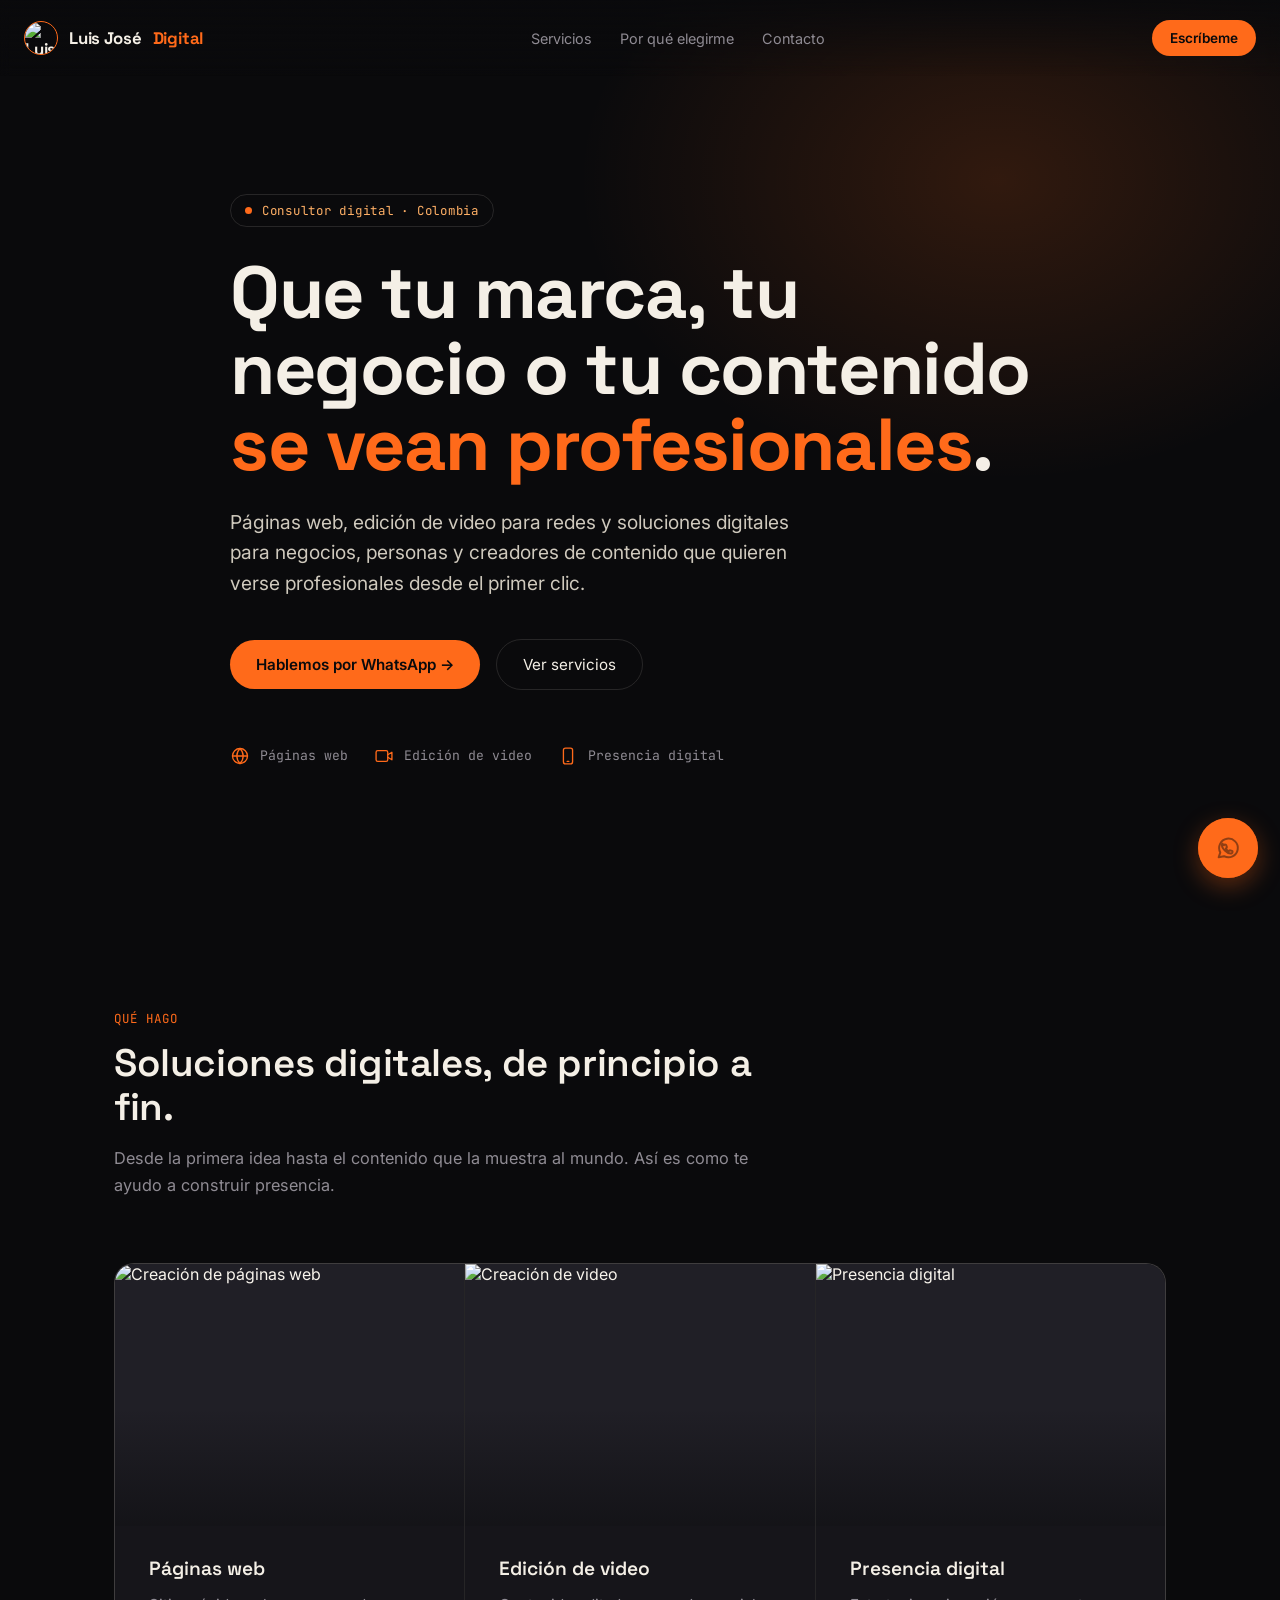
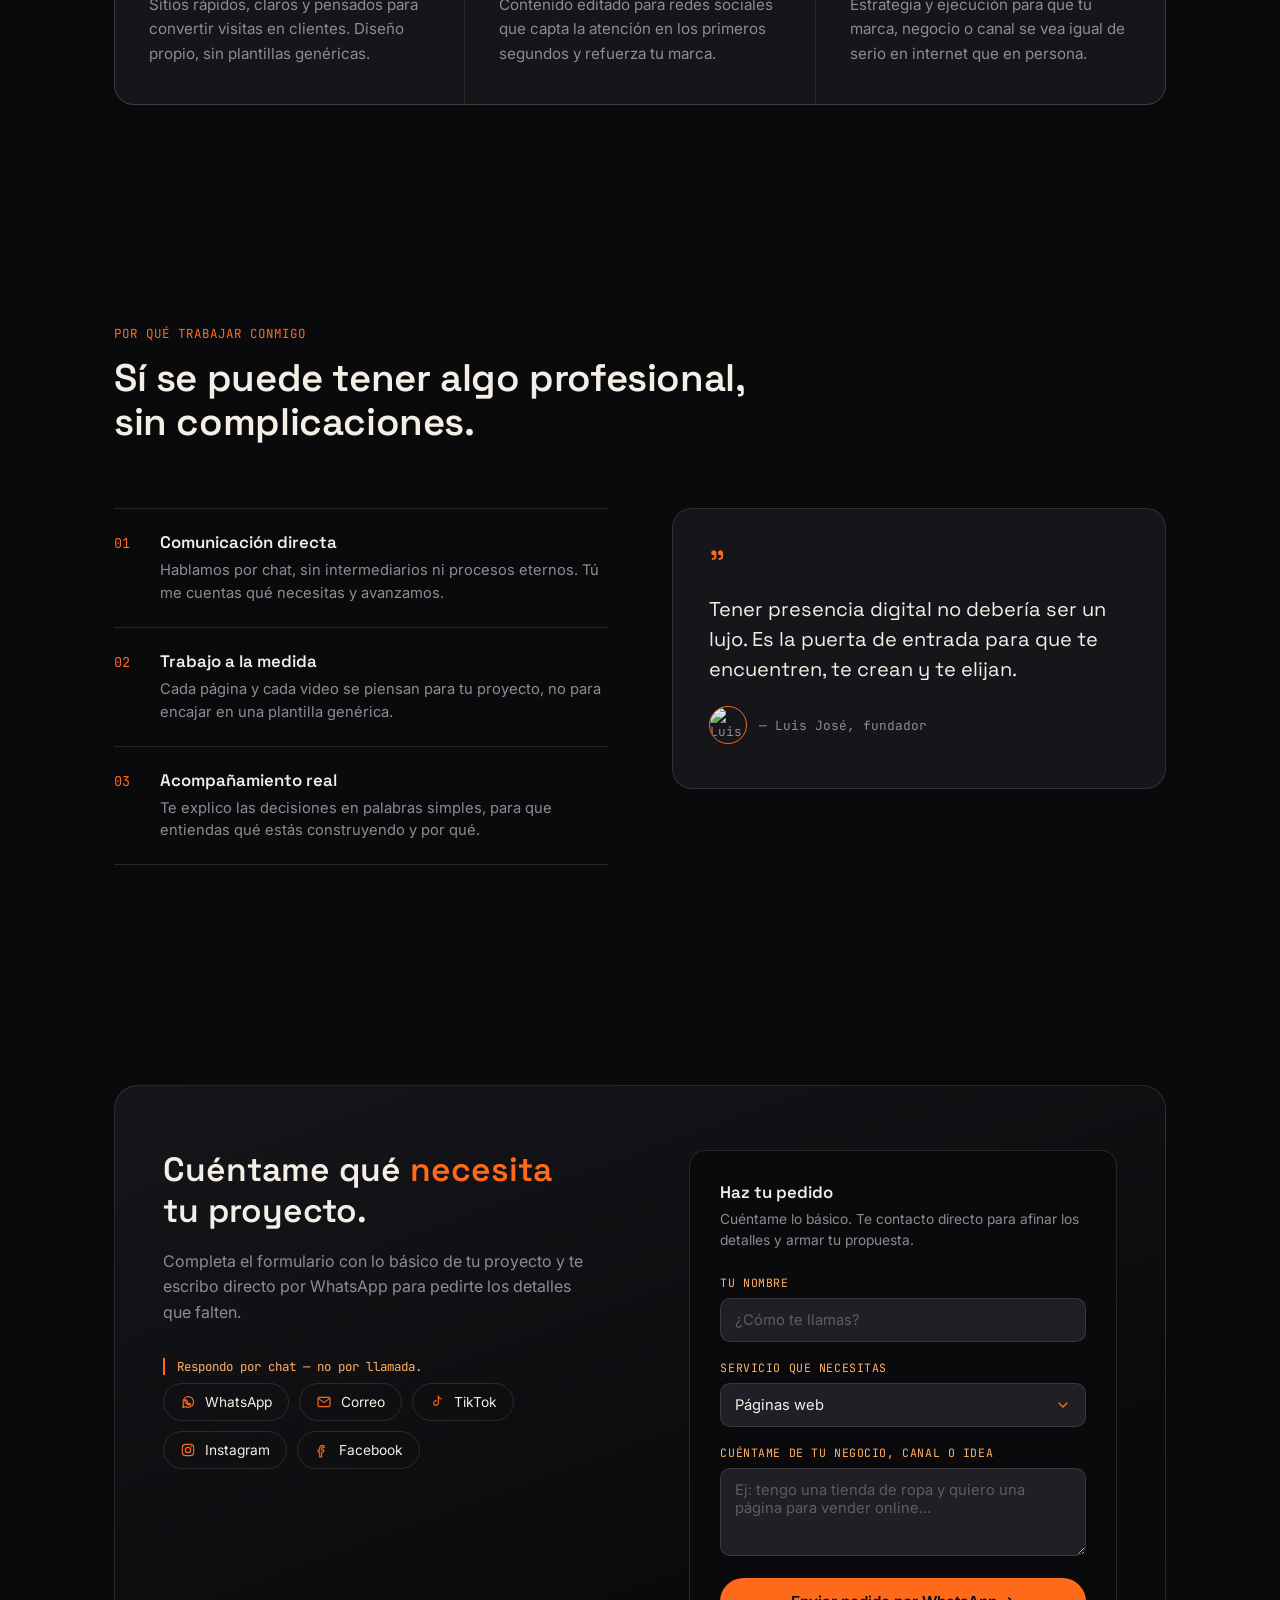
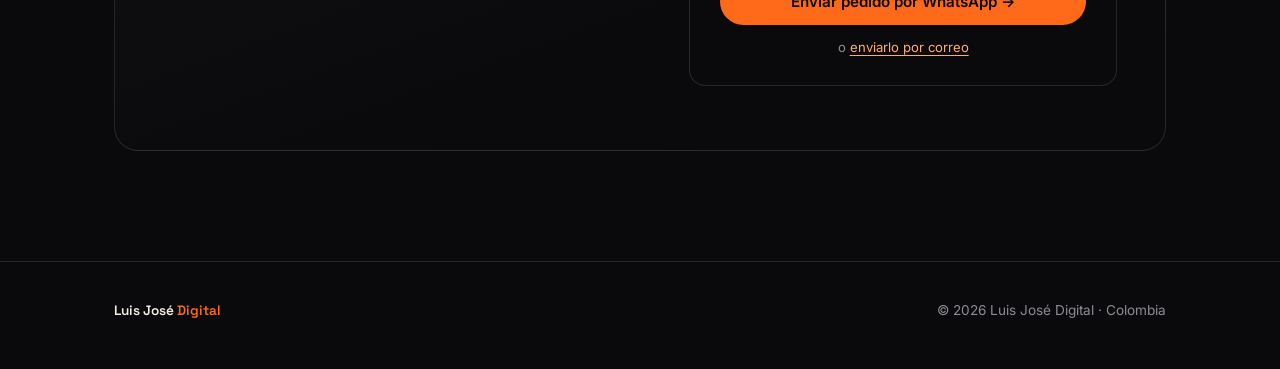
==== index.html @ afcee18d "Create index.html" ====
<!DOCTYPE html>
<html lang="es">
<head>
<meta charset="UTF-8">
<meta name="viewport" content="width=device-width, initial-scale=1.0">
<title>Luis José Digital — Consultor Digital</title>
<meta name="description" content="Luis José Digital: páginas web, edición de video y presencia digital para negocios, personas y creadores de contenido.">
<link rel="icon" type="image/png" href="https://i.postimg.cc/mDjmd9xJ/Perfil.png">
<link rel="preconnect" href="https://fonts.googleapis.com">
<link rel="preconnect" href="https://fonts.gstatic.com" crossorigin>
<link href="https://fonts.googleapis.com/css2?family=Space+Grotesk:wght@400;500;600;700&family=Inter:wght@400;500;600&family=JetBrains+Mono:wght@400;500&display=swap" rel="stylesheet">
<style>
  :root{
    --black: #0a0a0c;
    --charcoal: #16151a;
    --charcoal-2: #201f26;
    --orange: #ff6a1a;
    --orange-soft: #ffb066;
    --paper: #f4efe6;
    --gray: #8f8b93;
    --line: rgba(244,239,230,0.12);
  }
  *{margin:0;padding:0;box-sizing:border-box;}
  html{scroll-behavior:smooth;}
  body{
    background:var(--black);
    color:var(--paper);
    font-family:'Inter',sans-serif;
    -webkit-font-smoothing:antialiased;
    overflow-x:hidden;
  }
  a{color:inherit;text-decoration:none;}
  .mono{font-family:'JetBrains Mono',monospace;}
  .wrap{max-width:1100px;margin:0 auto;padding:0 24px;}

  @media (prefers-reduced-motion: reduce){
    *{animation-duration:0.01ms !important; animation-iteration-count:1 !important; transition-duration:0.01ms !important;}
  }

  /* ---------- NAV ---------- */
  nav{
    position:fixed;top:0;left:0;right:0;z-index:50;
    display:flex;align-items:center;justify-content:space-between;
    padding:20px 24px;
    background:linear-gradient(to bottom, rgba(10,10,12,0.9), transparent);
    backdrop-filter:blur(6px);
  }
  .nav-logo{display:flex;align-items:center;gap:11px;font-family:'Space Grotesk',sans-serif;font-weight:700;font-size:1.05rem;letter-spacing:-0.01em;}
  .nav-logo span{color:var(--orange);}
  .nav-avatar{
    width:34px;height:34px;border-radius:50%;
    object-fit:cover;
    border:1.5px solid var(--orange);
    flex-shrink:0;
  }
  .nav-links{display:flex;gap:28px;font-size:0.9rem;color:var(--gray);}
  .nav-links a:hover{color:var(--orange-soft);}
  .nav-cta{
    background:var(--orange);color:var(--black);font-weight:600;font-size:0.85rem;
    padding:10px 18px;border-radius:100px;
  }
  .nav-cta:hover{background:var(--orange-soft);}
  @media(max-width:720px){.nav-links{display:none;}}

  /* ---------- HERO ---------- */
  header.hero{
    position:relative;
    min-height:100svh;
    display:flex;align-items:center;
    padding:140px 0 80px;
    overflow:hidden;
    background:
      radial-gradient(ellipse 700px 500px at 78% 20%, rgba(255,106,26,0.16), transparent 60%),
      var(--black);
  }

  .eyebrow{
    display:inline-flex;align-items:center;gap:10px;
    font-family:'JetBrains Mono',monospace;
    font-size:0.78rem;letter-spacing:0.06em;
    color:var(--orange-soft);
    border:1px solid var(--line);
    padding:7px 14px;border-radius:100px;
    margin-bottom:28px;
  }
  .eyebrow::before{
    content:'';width:7px;height:7px;border-radius:50%;
    background:var(--orange);
    box-shadow:0 0 0 0 rgba(255,106,26,0.6);
    animation:dot-pulse 2s infinite;
  }
  @keyframes dot-pulse{
    0%{box-shadow:0 0 0 0 rgba(255,106,26,0.55);}
    70%{box-shadow:0 0 0 8px rgba(255,106,26,0);}
    100%{box-shadow:0 0 0 0 rgba(255,106,26,0);}
  }

  h1.title{
    font-family:'Space Grotesk',sans-serif;
    font-weight:700;
    font-size:clamp(2.6rem, 6.5vw, 4.6rem);
    line-height:1.03;
    letter-spacing:-0.02em;
    max-width:820px;
    margin-bottom:24px;
  }
  h1.title em{
    font-style:normal;
    color:var(--orange);
  }
  .hero-sub{
    font-size:clamp(1.02rem,1.6vw,1.2rem);
    color:#cfc9bd;
    max-width:560px;
    line-height:1.6;
    margin-bottom:40px;
  }
  .hero-actions{display:flex;gap:16px;flex-wrap:wrap;align-items:center;}
  .btn-primary{
    background:var(--orange);color:var(--black);
    font-weight:600;font-size:0.95rem;
    padding:15px 26px;border-radius:100px;
    display:inline-flex;align-items:center;gap:8px;
    transition:transform .15s ease, background .15s ease;
  }
  .btn-primary:hover{background:var(--orange-soft);transform:translateY(-2px);}
  .btn-ghost{
    border:1px solid var(--line);
    padding:15px 26px;border-radius:100px;
    font-size:0.95rem;color:var(--paper);
    transition:border-color .15s ease, color .15s ease;
  }
  .btn-ghost:hover{border-color:var(--orange-soft);color:var(--orange-soft);}

  .hero-tags{
    display:flex;gap:26px;margin-top:56px;flex-wrap:wrap;
    font-family:'JetBrains Mono',monospace;font-size:0.82rem;color:var(--gray);
  }
  .hero-tags span{display:flex;align-items:center;gap:10px;}

  /* ---------- ICONS ---------- */
  .icon{
    width:20px;height:20px;flex-shrink:0;
    stroke:var(--orange);
    fill:none;
    stroke-width:1.6;
    stroke-linecap:round;
    stroke-linejoin:round;
  }
  .contact-icon .icon{width:19px;height:19px;}

  /* ---------- SECTION HEADERS ---------- */
  .section{padding:110px 0;}
  .section-head{max-width:640px;margin-bottom:64px;}
  .section-eyebrow{
    font-family:'JetBrains Mono',monospace;
    font-size:0.78rem;color:var(--orange);
    letter-spacing:0.08em;text-transform:uppercase;
    margin-bottom:14px;display:block;
  }
  .section-title{
    font-family:'Space Grotesk',sans-serif;
    font-weight:600;font-size:clamp(1.7rem,3.2vw,2.4rem);
    letter-spacing:-0.01em;line-height:1.15;
  }
  .section-desc{color:var(--gray);margin-top:16px;font-size:1.02rem;line-height:1.65;}

  /* ---------- SERVICES ---------- */
  .services{
    display:grid;grid-template-columns:repeat(3,1fr);gap:1px;
    background:var(--line);
    border:1px solid var(--line);
    border-radius:20px;overflow:hidden;
  }
  @media(max-width:820px){.services{grid-template-columns:1fr;}}
  .service{
    background:var(--charcoal);
    transition:background .2s ease;
    display:flex;flex-direction:column;
  }
  .service:hover{background:var(--charcoal-2);}
  .service-media{
    width:100%;aspect-ratio:4/3;overflow:hidden;
    position:relative;
    background:var(--charcoal-2);
  }
  .service-media img{
    width:100%;height:100%;object-fit:cover;
    display:block;
    filter:grayscale(15%) contrast(1.05);
    transition:transform .35s ease, filter .35s ease;
  }
  .service:hover .service-media img{transform:scale(1.05);filter:grayscale(0%) contrast(1.05);}
  .service-media::after{
    content:'';position:absolute;inset:0;
    background:linear-gradient(180deg, transparent 55%, rgba(10,10,12,0.55));
    pointer-events:none;
  }
  .service-body{padding:30px 34px 38px;}
  .service h3{
    font-family:'Space Grotesk',sans-serif;
    font-size:1.2rem;font-weight:600;margin-bottom:12px;
  }
  .service p{color:var(--gray);font-size:0.95rem;line-height:1.6;}

  /* ---------- WHY / TRUST ---------- */
  .why{
    display:grid;grid-template-columns:1fr 1fr;gap:64px;align-items:start;
  }
  @media(max-width:820px){.why{grid-template-columns:1fr;gap:40px;}}
  .why-list{list-style:none;}
  .why-list li{
    display:flex;gap:18px;padding:22px 0;
    border-top:1px solid var(--line);
  }
  .why-list li:last-child{border-bottom:1px solid var(--line);}
  .why-num{
    font-family:'JetBrains Mono',monospace;color:var(--orange);
    font-size:0.85rem;padding-top:3px;flex-shrink:0;width:28px;
  }
  .why-list h4{font-family:'Space Grotesk',sans-serif;font-size:1.05rem;margin-bottom:6px;font-weight:600;}
  .why-list p{color:var(--gray);font-size:0.92rem;line-height:1.55;}

  .why-quote{
    background:var(--charcoal);
    border:1px solid var(--line);
    border-radius:20px;
    padding:44px 36px;
    position:sticky;top:110px;
  }
  .why-quote .mark{color:var(--orange);font-size:2.4rem;font-family:'Space Grotesk',sans-serif;line-height:0.6;display:block;margin-bottom:18px;}
  .why-quote p{font-family:'Space Grotesk',sans-serif;font-size:1.25rem;line-height:1.5;color:var(--paper);}
  .why-quote .attrib{
    margin-top:22px;display:flex;align-items:center;gap:12px;
    font-family:'JetBrains Mono',monospace;font-size:0.8rem;color:var(--gray);
  }
  .attrib-avatar{
    width:38px;height:38px;border-radius:50%;
    object-fit:cover;border:1.5px solid var(--orange);
  }

  /* ---------- CONTACT ---------- */
  .contact{
    background:linear-gradient(160deg, var(--charcoal), var(--black) 70%);
    border:1px solid var(--line);
    border-radius:24px;
    padding:64px 48px;
    position:relative;
    overflow:hidden;
  }
  @media(max-width:640px){.contact{padding:44px 26px;}}
  .contact-grid{
    display:grid;grid-template-columns:1.1fr 1fr;gap:56px;
    position:relative;z-index:1;
  }
  @media(max-width:820px){.contact-grid{grid-template-columns:1fr;}}
  .contact-title{
    font-family:'Space Grotesk',sans-serif;font-weight:600;
    font-size:clamp(1.6rem,3vw,2.1rem);line-height:1.2;margin-bottom:18px;
  }
  .contact-title em{font-style:normal;color:var(--orange);}
  .contact-copy{color:var(--gray);font-size:1rem;line-height:1.6;margin-bottom:32px;max-width:420px;}
  .contact-note{
    font-family:'JetBrains Mono',monospace;font-size:0.78rem;color:var(--orange-soft);
    border-left:2px solid var(--orange);padding-left:12px;
  }

  .contact-card{
    background:var(--black);
    border:1px solid var(--line);
    border-radius:16px;
    padding:8px;
  }
  .contact-row{
    display:flex;align-items:center;gap:16px;
    padding:18px 16px;
    border-bottom:1px solid var(--line);
    transition:background .15s ease;
  }
  .contact-row:last-child{border-bottom:none;}
  .contact-row:hover{background:var(--charcoal);}
  .contact-icon{
    width:40px;height:40px;border-radius:10px;
    background:var(--charcoal-2);
    display:flex;align-items:center;justify-content:center;
    font-size:1.15rem;flex-shrink:0;
  }
  .contact-row .label{font-size:0.75rem;color:var(--gray);font-family:'JetBrains Mono',monospace;}
  .contact-row .value{font-size:0.96rem;font-weight:500;}
  .contact-row .arrow{margin-left:auto;color:var(--orange);opacity:0;transition:opacity .15s ease;}
  .contact-row:hover .arrow{opacity:1;}

  .quick-links{display:flex;flex-wrap:wrap;gap:10px;margin-top:8px;}
  .quick-link{
    display:inline-flex;align-items:center;gap:9px;
    border:1px solid var(--line);
    padding:10px 16px;border-radius:100px;
    font-size:0.86rem;color:var(--paper);
    transition:border-color .15s ease, color .15s ease, background .15s ease;
  }
  .quick-link:hover{border-color:var(--orange-soft);color:var(--orange-soft);background:rgba(255,106,26,0.06);}
  .quick-link .icon{width:16px;height:16px;stroke-width:1.7;}

  /* ---------- PEDIDO FORM ---------- */
  .pedido-card{
    background:var(--black);
    border:1px solid var(--line);
    border-radius:16px;
    padding:30px;
  }
  .pedido-title{
    font-family:'Space Grotesk',sans-serif;font-weight:600;
    font-size:1.05rem;margin-bottom:6px;
  }
  .pedido-sub{color:var(--gray);font-size:0.86rem;margin-bottom:24px;line-height:1.5;}
  .field{margin-bottom:18px;}
  .field label{
    display:block;font-family:'JetBrains Mono',monospace;
    font-size:0.72rem;letter-spacing:0.05em;text-transform:uppercase;
    color:var(--orange-soft);margin-bottom:8px;
  }
  .field input, .field select, .field textarea{
    width:100%;background:var(--charcoal-2);
    border:1px solid var(--line);border-radius:10px;
    padding:12px 14px;color:var(--paper);
    font-family:'Inter',sans-serif;font-size:0.92rem;
    outline:none;
    transition:border-color .15s ease;
  }
  .field input::placeholder, .field textarea::placeholder{color:#5f5c63;}
  .field input:focus, .field select:focus, .field textarea:focus{border-color:var(--orange);}
  .field textarea{resize:vertical;min-height:88px;font-family:'Inter',sans-serif;}
  .field select{appearance:none;cursor:pointer;
    background-image:url("data:image/svg+xml;utf8,<svg xmlns='http://www.w3.org/2000/svg' viewBox='0 0 24 24' fill='none' stroke='%23ff6a1a' stroke-width='2' stroke-linecap='round' stroke-linejoin='round'><polyline points='6 9 12 15 18 9'/></svg>");
    background-repeat:no-repeat;background-position:right 14px center;background-size:16px;
    padding-right:38px;
  }
  .pedido-submit{
    width:100%;background:var(--orange);color:var(--black);
    font-weight:600;font-size:0.95rem;
    padding:14px 22px;border-radius:100px;border:none;cursor:pointer;
    display:flex;align-items:center;justify-content:center;gap:8px;
    font-family:'Inter',sans-serif;
    transition:background .15s ease, transform .15s ease;
  }
  .pedido-submit:hover{background:var(--orange-soft);transform:translateY(-1px);}
  .pedido-alt{
    display:block;text-align:center;margin-top:14px;
    font-size:0.82rem;color:var(--gray);
  }
  .pedido-alt button{
    background:none;border:none;color:var(--orange-soft);
    font-family:'Inter',sans-serif;font-size:0.82rem;cursor:pointer;
    text-decoration:underline;text-underline-offset:3px;
    padding:0;
  }
  .pedido-alt button:hover{color:var(--orange);}

  /* ---------- BOTÓN FLOTANTE WHATSAPP ---------- */
  .wa-float{
    position:fixed;
    right:22px;
    bottom:calc(22px + env(safe-area-inset-bottom));
    width:60px;height:60px;
    border-radius:50%;
    background:var(--orange);
    display:flex;align-items:center;justify-content:center;
    box-shadow:0 8px 24px rgba(255,106,26,0.35), 0 2px 8px rgba(0,0,0,0.3);
    z-index:80;
    transition:transform .2s ease, box-shadow .2s ease;
  }
  .wa-float:hover{transform:translateY(-3px) scale(1.05);box-shadow:0 12px 28px rgba(255,106,26,0.45), 0 4px 10px rgba(0,0,0,0.35);}
  .wa-float svg{width:28px;height:28px;stroke:var(--black);stroke-width:1.7;fill:none;stroke-linecap:round;stroke-linejoin:round;}
  .wa-float::before{
    content:'';
    position:absolute;inset:0;
    border-radius:50%;
    background:var(--orange);
    opacity:0.55;
    animation:wa-pulse 2.6s ease-out infinite;
  }
  @keyframes wa-pulse{
    0%{transform:scale(1);opacity:0.45;}
    100%{transform:scale(1.7);opacity:0;}
  }
  .wa-tooltip{
    position:absolute;right:74px;top:50%;transform:translateY(-50%);
    background:var(--charcoal);border:1px solid var(--line);
    color:var(--paper);font-size:0.85rem;font-weight:500;
    padding:9px 16px;border-radius:10px;
    white-space:nowrap;
    opacity:0;pointer-events:none;
    transition:opacity .2s ease, transform .2s ease;
  }
  .wa-float:hover .wa-tooltip{opacity:1;transform:translateY(-50%) translateX(-4px);}
  @media(max-width:720px){
    .wa-tooltip{display:none;}
    .wa-float{width:54px;height:54px;right:16px;bottom:calc(16px + env(safe-area-inset-bottom));}
    .wa-float svg{width:25px;height:25px;}
  }

  /* ---------- AJUSTES MÓVIL GENERALES ---------- */
  @media(max-width:720px){
    .section{padding:70px 0;}
    header.hero{padding-top:110px;padding-bottom:56px;min-height:auto;}
    .hero-actions{flex-direction:column;align-items:stretch;}
    .hero-actions .btn-primary, .hero-actions .btn-ghost{justify-content:center;text-align:center;}
    .contact{padding:36px 20px;}
    .pedido-card{padding:24px 20px;}
    .why-quote{position:static;}
    .services{border-radius:16px;}
  }
  @media(max-width:420px){
    .nav-logo span{display:none;}
    .wrap{padding:0 18px;}
  }

  /* ---------- FOOTER ---------- */
  footer{
    padding:40px 0 50px;
    border-top:1px solid var(--line);
    display:flex;justify-content:space-between;align-items:center;flex-wrap:wrap;gap:16px;
    color:var(--gray);font-size:0.85rem;
  }
  footer .foot-logo{font-family:'Space Grotesk',sans-serif;color:var(--paper);font-weight:600;}
  footer .foot-logo span{color:var(--orange);}
</style>
</head>
<body>

<nav>
  <div class="nav-logo">
    <img class="nav-avatar" src="https://i.postimg.cc/mDjmd9xJ/Perfil.png" alt="Luis José">
    Luis José <span>Digital</span>
  </div>
  <div class="nav-links">
    <a href="#servicios">Servicios</a>
    <a href="#por-que">Por qué elegirme</a>
    <a href="#contacto">Contacto</a>
  </div>
  <a class="nav-cta" href="https://wa.me/573228460127" target="_blank" rel="noopener">Escríbeme</a>
</nav>

<header class="hero">
  <div class="wrap">
    <span class="eyebrow">Consultor digital · Colombia</span>
    <h1 class="title">Que tu marca, tu negocio o tu contenido <em>se vean profesionales</em>.</h1>
    <p class="hero-sub">Páginas web, edición de video para redes y soluciones digitales para negocios, personas y creadores de contenido que quieren verse profesionales desde el primer clic.</p>
    <div class="hero-actions">
      <a class="btn-primary" href="https://wa.me/573228460127" target="_blank" rel="noopener">Hablemos por WhatsApp →</a>
      <a class="btn-ghost" href="#servicios">Ver servicios</a>
    </div>
    <div class="hero-tags">
      <span><svg class="icon" viewBox="0 0 24 24"><circle cx="12" cy="12" r="9"/><path d="M3 12h18M12 3c2.5 2.5 3.8 5.7 3.8 9s-1.3 6.5-3.8 9c-2.5-2.5-3.8-5.7-3.8-9S9.5 5.5 12 3z"/></svg> Páginas web</span>
      <span><svg class="icon" viewBox="0 0 24 24"><rect x="2.5" y="5.5" width="14" height="13" rx="2"/><path d="M16.5 10.5l5-3v9l-5-3"/></svg> Edición de video</span>
      <span><svg class="icon" viewBox="0 0 24 24"><rect x="6.5" y="2.5" width="11" height="19" rx="2.5"/><path d="M11 18.5h2"/></svg> Presencia digital</span>
    </div>
  </div>
</header>

<main>
  <section class="section" id="servicios">
    <div class="wrap">
      <div class="section-head">
        <span class="section-eyebrow">Qué hago</span>
        <h2 class="section-title">Soluciones digitales, de principio a fin.</h2>
        <p class="section-desc">Desde la primera idea hasta el contenido que la muestra al mundo. Así es como te ayudo a construir presencia.</p>
      </div>
      <div class="services">
        <div class="service">
          <div class="service-media"><img src="https://i.postimg.cc/1XzJbzs0/Creacion-de-Pagina.png" alt="Creación de páginas web"></div>
          <div class="service-body">
            <h3>Páginas web</h3>
            <p>Sitios rápidos, claros y pensados para convertir visitas en clientes. Diseño propio, sin plantillas genéricas.</p>
          </div>
        </div>
        <div class="service">
          <div class="service-media"><img src="https://i.postimg.cc/MHGdgGq7/Creacion-de-Video.png" alt="Creación de video"></div>
          <div class="service-body">
            <h3>Edición de video</h3>
            <p>Contenido editado para redes sociales que capta la atención en los primeros segundos y refuerza tu marca.</p>
          </div>
        </div>
        <div class="service">
          <div class="service-media"><img src="https://i.postimg.cc/L5sNGs23/Edicion-de-Video.png" alt="Presencia digital"></div>
          <div class="service-body">
            <h3>Presencia digital</h3>
            <p>Estrategia y ejecución para que tu marca, negocio o canal se vea igual de serio en internet que en persona.</p>
          </div>
        </div>
      </div>
    </div>
  </section>

  <section class="section" id="por-que">
    <div class="wrap">
      <div class="section-head">
        <span class="section-eyebrow">Por qué trabajar conmigo</span>
        <h2 class="section-title">Sí se puede tener algo profesional, sin complicaciones.</h2>
      </div>
      <div class="why">
        <ul class="why-list">
          <li>
            <span class="why-num">01</span>
            <div>
              <h4>Comunicación directa</h4>
              <p>Hablamos por chat, sin intermediarios ni procesos eternos. Tú me cuentas qué necesitas y avanzamos.</p>
            </div>
          </li>
          <li>
            <span class="why-num">02</span>
            <div>
              <h4>Trabajo a la medida</h4>
              <p>Cada página y cada video se piensan para tu proyecto, no para encajar en una plantilla genérica.</p>
            </div>
          </li>
          <li>
            <span class="why-num">03</span>
            <div>
              <h4>Acompañamiento real</h4>
              <p>Te explico las decisiones en palabras simples, para que entiendas qué estás construyendo y por qué.</p>
            </div>
          </li>
        </ul>
        <div class="why-quote">
          <span class="mark">"</span>
          <p>Tener presencia digital no debería ser un lujo. Es la puerta de entrada para que te encuentren, te crean y te elijan.</p>
          <div class="attrib">
            <img class="attrib-avatar" src="https://i.postimg.cc/mDjmd9xJ/Perfil.png" alt="Luis José">
            — Luis José, fundador
          </div>
        </div>
      </div>
    </div>
  </section>

  <section class="section" id="contacto">
    <div class="wrap">
      <div class="contact">
        <div class="contact-grid">
          <div>
            <h2 class="contact-title">Cuéntame qué <em>necesita</em><br>tu proyecto.</h2>
            <p class="contact-copy">Completa el formulario con lo básico de tu proyecto y te escribo directo por WhatsApp para pedirte los detalles que falten.</p>
            <p class="contact-note">Respondo por chat — no por llamada.</p>
            <div class="quick-links">
              <a class="quick-link" id="ql-whatsapp" href="#" target="_blank" rel="noopener">
                <svg class="icon" viewBox="0 0 24 24"><path d="M4 20l1.4-4.2A8 8 0 1 1 8.6 19L4 20z"/><path d="M8.5 9.7c.2-.7.9-.6 1.4-.6.3 0 .5.2.6.5l.5 1.4c.1.3 0 .6-.2.8l-.6.6c.5 1 1.4 1.9 2.4 2.4l.6-.6c.2-.2.5-.3.8-.2l1.4.5c.3.1.5.3.5.6 0 .5.1 1.2-.6 1.4-1.7.6-4.3-.6-6-2.3-1.7-1.7-2.9-4.3-2.3-6z"/></svg>
                WhatsApp
              </a>
              <a class="quick-link" id="ql-email" href="#">
                <svg class="icon" viewBox="0 0 24 24"><rect x="3" y="5" width="18" height="14" rx="2"/><path d="M3.5 6.5L12 13l8.5-6.5"/></svg>
                Correo
              </a>
              <a class="quick-link" href="https://www.tiktok.com/@luisjosedigital" target="_blank" rel="noopener">
                <svg class="icon" viewBox="0 0 24 24"><path d="M14 3v10.5a3.5 3.5 0 1 1-3-3.46"/><path d="M14 3c.4 2.4 2.2 4.2 4.6 4.5"/></svg>
                TikTok
              </a>
              <a class="quick-link" href="https://www.instagram.com/luisjosedigital" target="_blank" rel="noopener">
                <svg class="icon" viewBox="0 0 24 24"><rect x="3.5" y="3.5" width="17" height="17" rx="5"/><circle cx="12" cy="12" r="4"/><circle cx="17.2" cy="6.8" r="1" fill="currentColor" stroke="none" style="fill:var(--orange)"/></svg>
                Instagram
              </a>
              <a class="quick-link" href="https://www.facebook.com/share/1M5X1AGJfT/" target="_blank" rel="noopener">
                <svg class="icon" viewBox="0 0 24 24"><path d="M15 8.5h-2c-1 0-1.5.5-1.5 1.5v2h3.3l-.5 3h-2.8v7.5h-3V15h-2.3v-3H8.5V9.8C8.5 7.1 9.9 5.5 12.4 5.5H15v3z"/></svg>
                Facebook
              </a>
            </div>
          </div>

          <div class="pedido-card">
            <div class="pedido-title">Haz tu pedido</div>
            <div class="pedido-sub">Cuéntame lo básico. Te contacto directo para afinar los detalles y armar tu propuesta.</div>

            <div class="field">
              <label for="f-nombre">Tu nombre</label>
              <input type="text" id="f-nombre" placeholder="¿Cómo te llamas?">
            </div>

            <div class="field">
              <label for="f-servicio">Servicio que necesitas</label>
              <select id="f-servicio">
                <option value="Páginas web">Páginas web</option>
                <option value="Edición de video">Edición de video</option>
                <option value="Presencia digital">Presencia digital</option>
                <option value="No estoy seguro, quiero asesoría">No estoy seguro, quiero asesoría</option>
              </select>
            </div>

            <div class="field">
              <label for="f-detalles">Cuéntame de tu negocio, canal o idea</label>
              <textarea id="f-detalles" placeholder="Ej: tengo una tienda de ropa y quiero una página para vender online..."></textarea>
            </div>

            <button class="pedido-submit" onclick="enviarPedido('whatsapp')">
              Enviar pedido por WhatsApp →
            </button>
            <span class="pedido-alt">o <button onclick="enviarPedido('email')">enviarlo por correo</button></span>
          </div>
        </div>
      </div>
    </div>
  </section>

  <script>
    const WA_NUMERO = '573228460127';
    const EMAIL_DEST = 'luisjosedigital@gmail.com';

    function construirMensaje(){
      const nombre = document.getElementById('f-nombre').value.trim();
      const servicio = document.getElementById('f-servicio').value;
      const detalles = document.getElementById('f-detalles').value.trim();

      let msg = nombre
        ? `Hola Luis, soy ${nombre}. Quiero hacer un pedido de: ${servicio}.`
        : `Hola Luis, quiero hacer un pedido de: ${servicio}.`;

      if (detalles){
        msg += `\n\nEsto es lo que tengo en mente: ${detalles}`;
      }
      msg += `\n\n¿Me ayudas a definir los siguientes pasos?`;
      return msg;
    }

    function enviarPedido(canal){
      const msg = construirMensaje();
      if (canal === 'whatsapp'){
        window.open(`https://wa.me/${WA_NUMERO}?text=${encodeURIComponent(msg)}`, '_blank');
      } else {
        const asunto = encodeURIComponent('Pedido desde la página — Luis José Digital');
        window.location.href = `mailto:${EMAIL_DEST}?subject=${asunto}&body=${encodeURIComponent(msg)}`;
      }
    }

    // Enlaces rápidos con mensaje genérico ya escrito
    const MSG_RAPIDO = 'Hola Luis, vi tu página y me interesa saber más sobre tus servicios digitales.';
    document.getElementById('ql-whatsapp').href = `https://wa.me/${WA_NUMERO}?text=${encodeURIComponent(MSG_RAPIDO)}`;
    document.getElementById('ql-email').href = `mailto:${EMAIL_DEST}?subject=${encodeURIComponent('Consulta desde la página')}&body=${encodeURIComponent(MSG_RAPIDO)}`;
  </script>

</main>

<footer>
  <div class="wrap" style="display:flex;justify-content:space-between;align-items:center;flex-wrap:wrap;gap:16px;width:100%;">
    <div class="foot-logo">Luis José <span>Digital</span></div>
    <div>© 2026 Luis José Digital · Colombia</div>
  </div>
</footer>

<a class="wa-float" id="wa-float" href="https://wa.me/573228460127" target="_blank" rel="noopener" aria-label="Escríbeme por WhatsApp">
  <span class="wa-tooltip">Escríbeme por WhatsApp</span>
  <svg viewBox="0 0 24 24"><path d="M4 20l1.4-4.2A8 8 0 1 1 8.6 19L4 20z"/><path d="M8.5 9.7c.2-.7.9-.6 1.4-.6.3 0 .5.2.6.5l.5 1.4c.1.3 0 .6-.2.8l-.6.6c.5 1 1.4 1.9 2.4 2.4l.6-.6c.2-.2.5-.3.8-.2l1.4.5c.3.1.5.3.5.6 0 .5.1 1.2-.6 1.4-1.7.6-4.3-.6-6-2.3-1.7-1.7-2.9-4.3-2.3-6z"/></svg>
</a>

<script>
  document.getElementById('wa-float').href = `https://wa.me/${WA_NUMERO}?text=${encodeURIComponent(MSG_RAPIDO)}`;
</script>

</body>
</html>
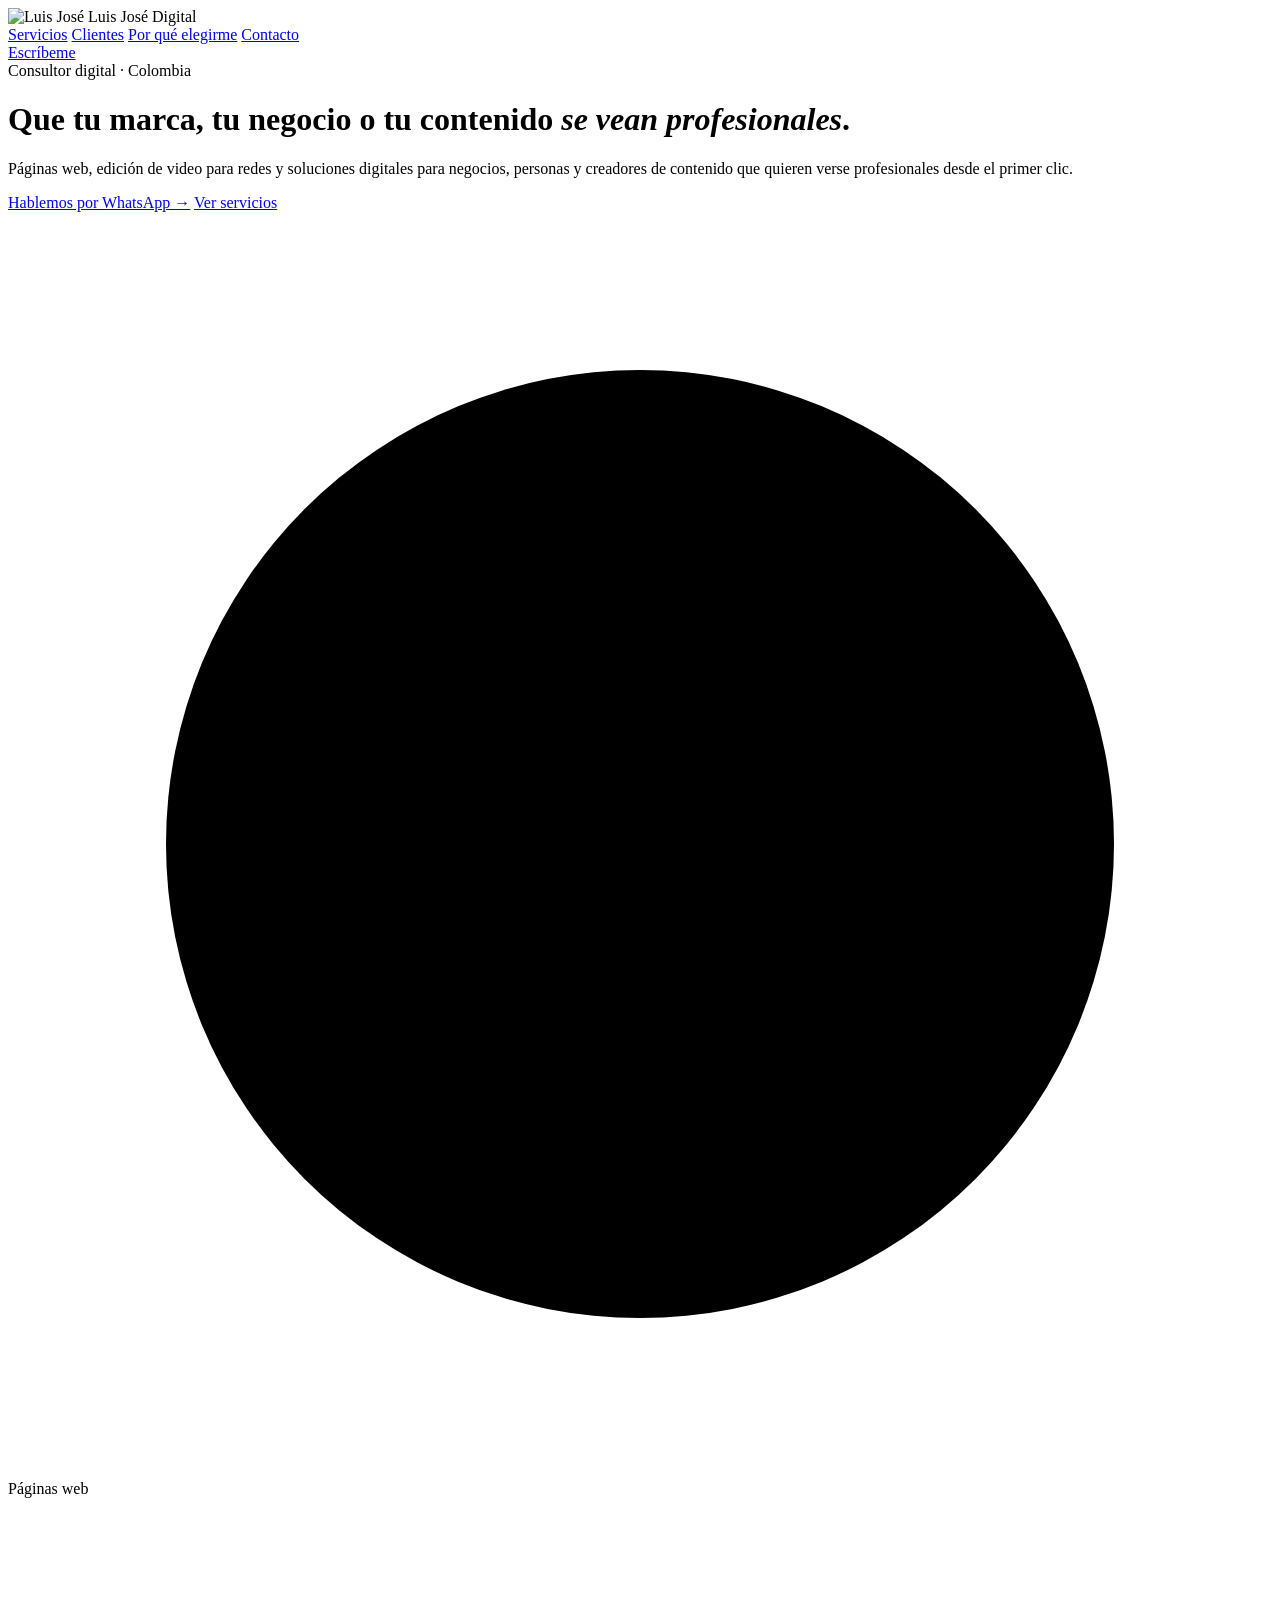
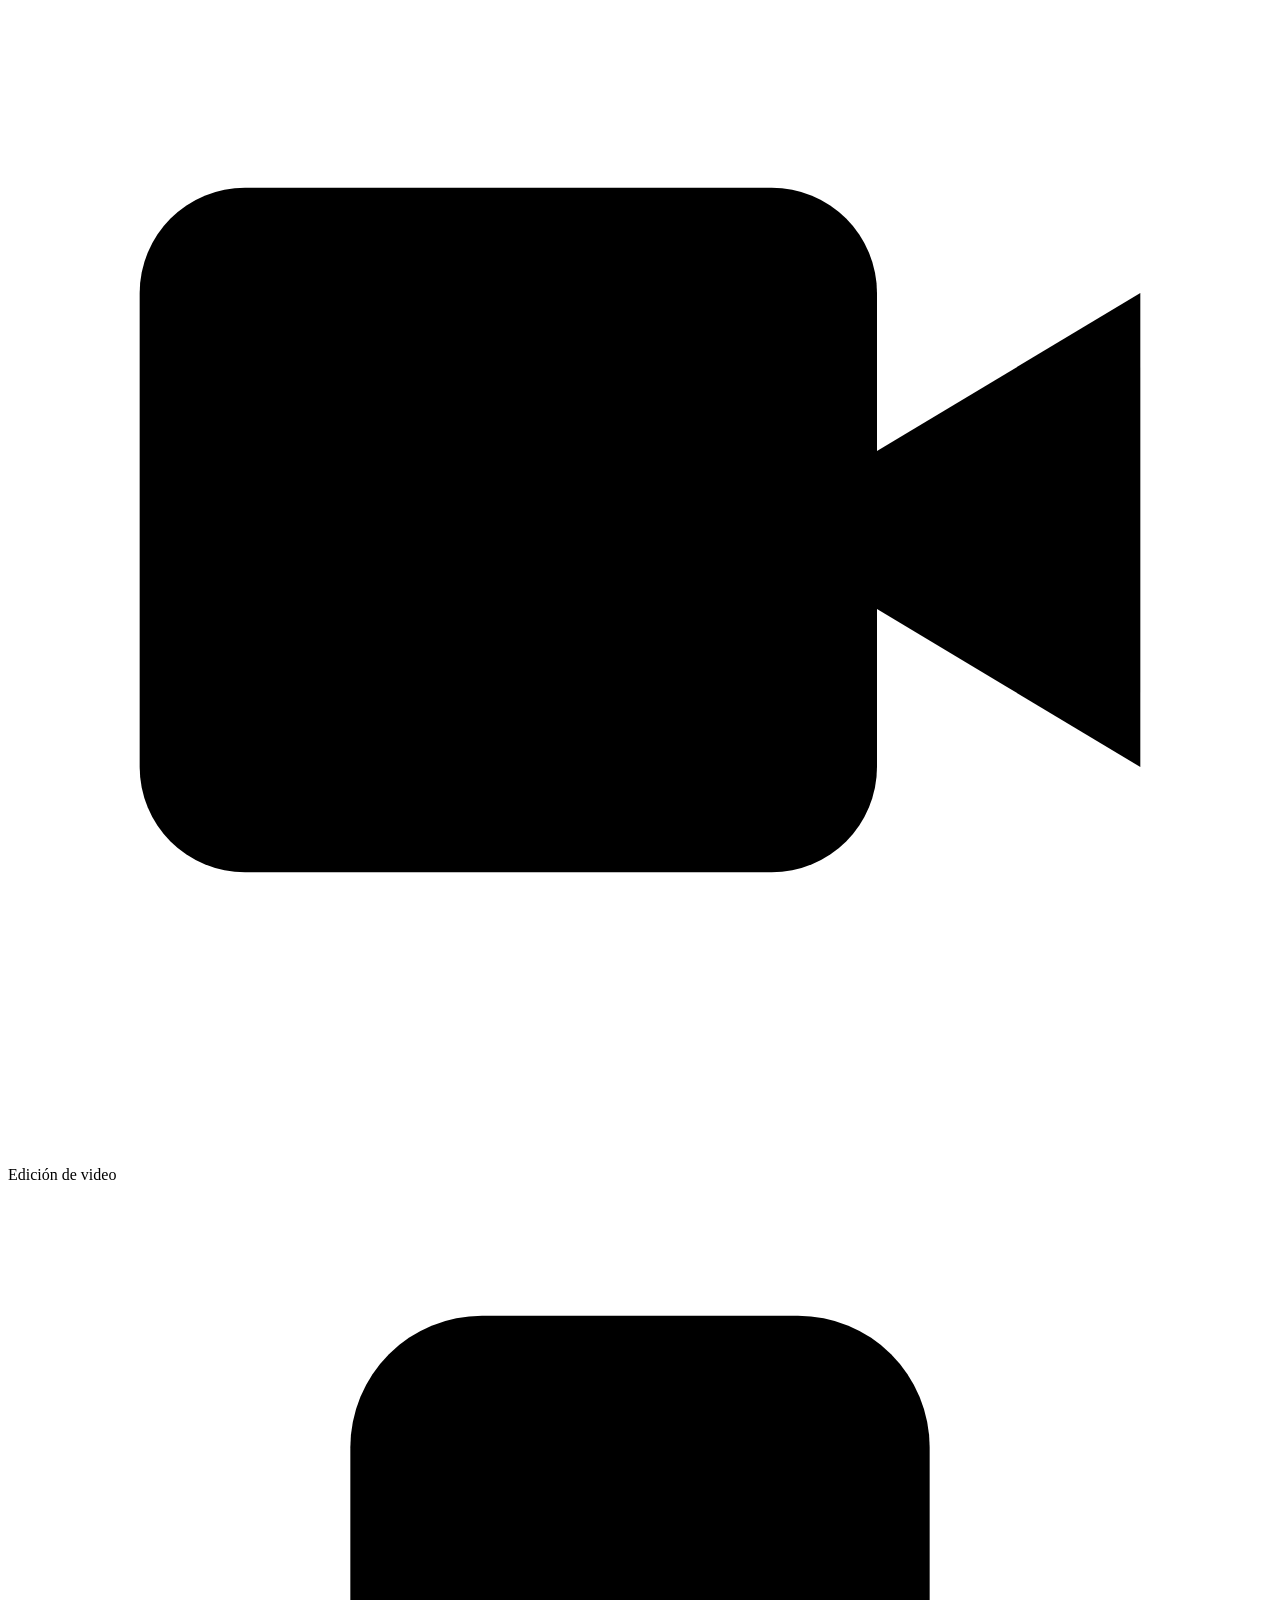
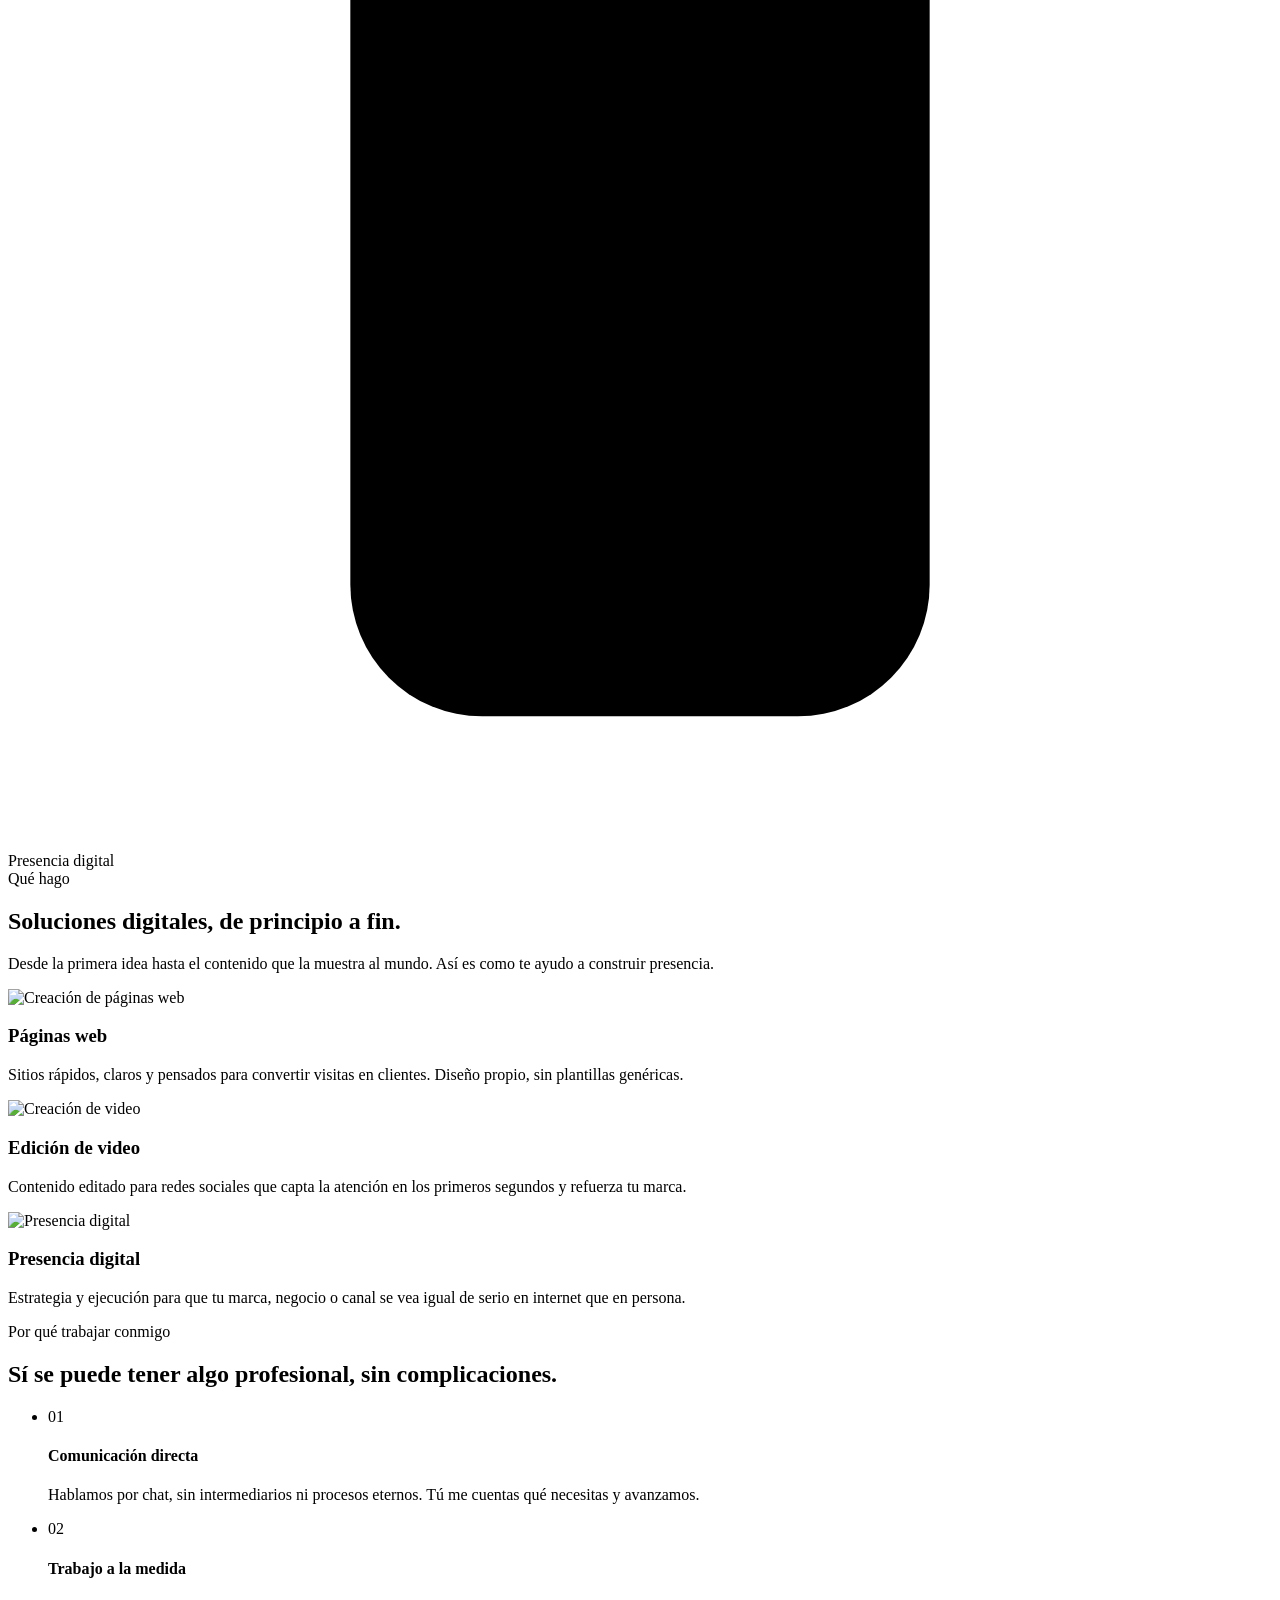
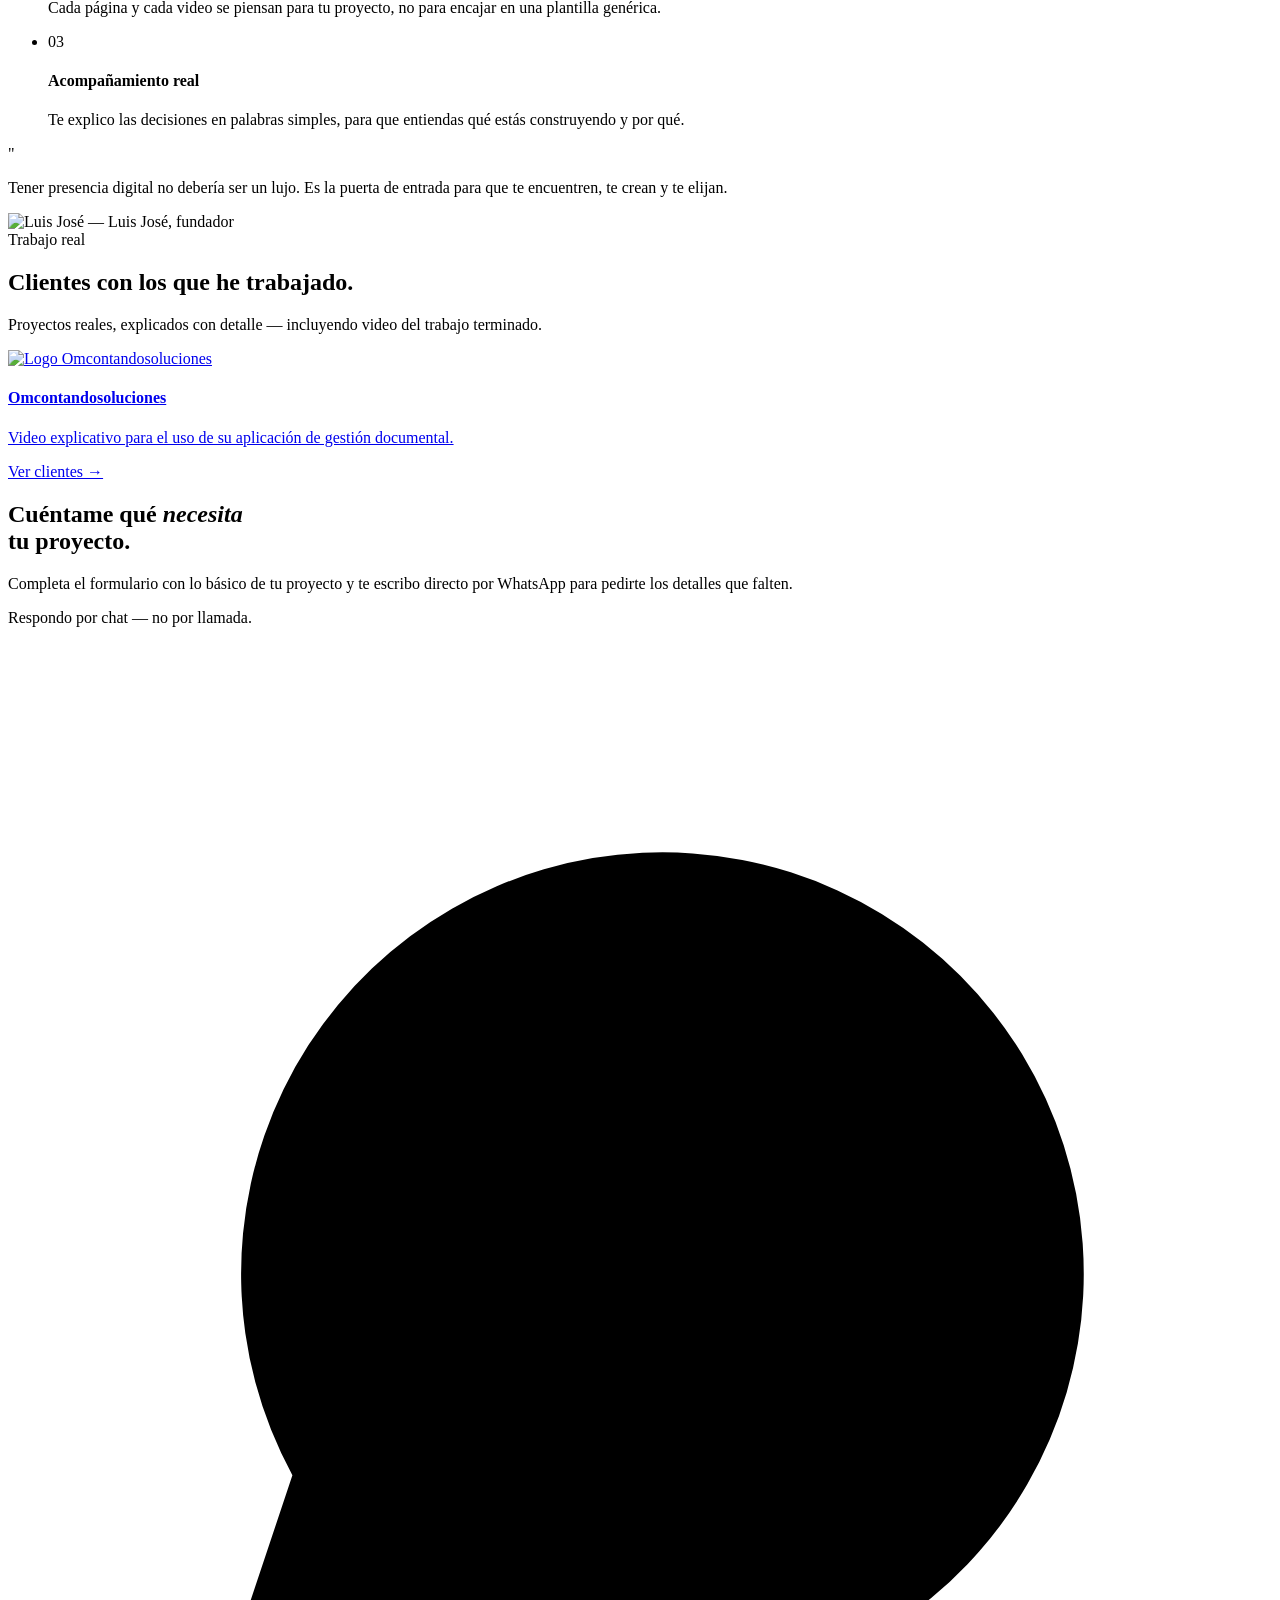
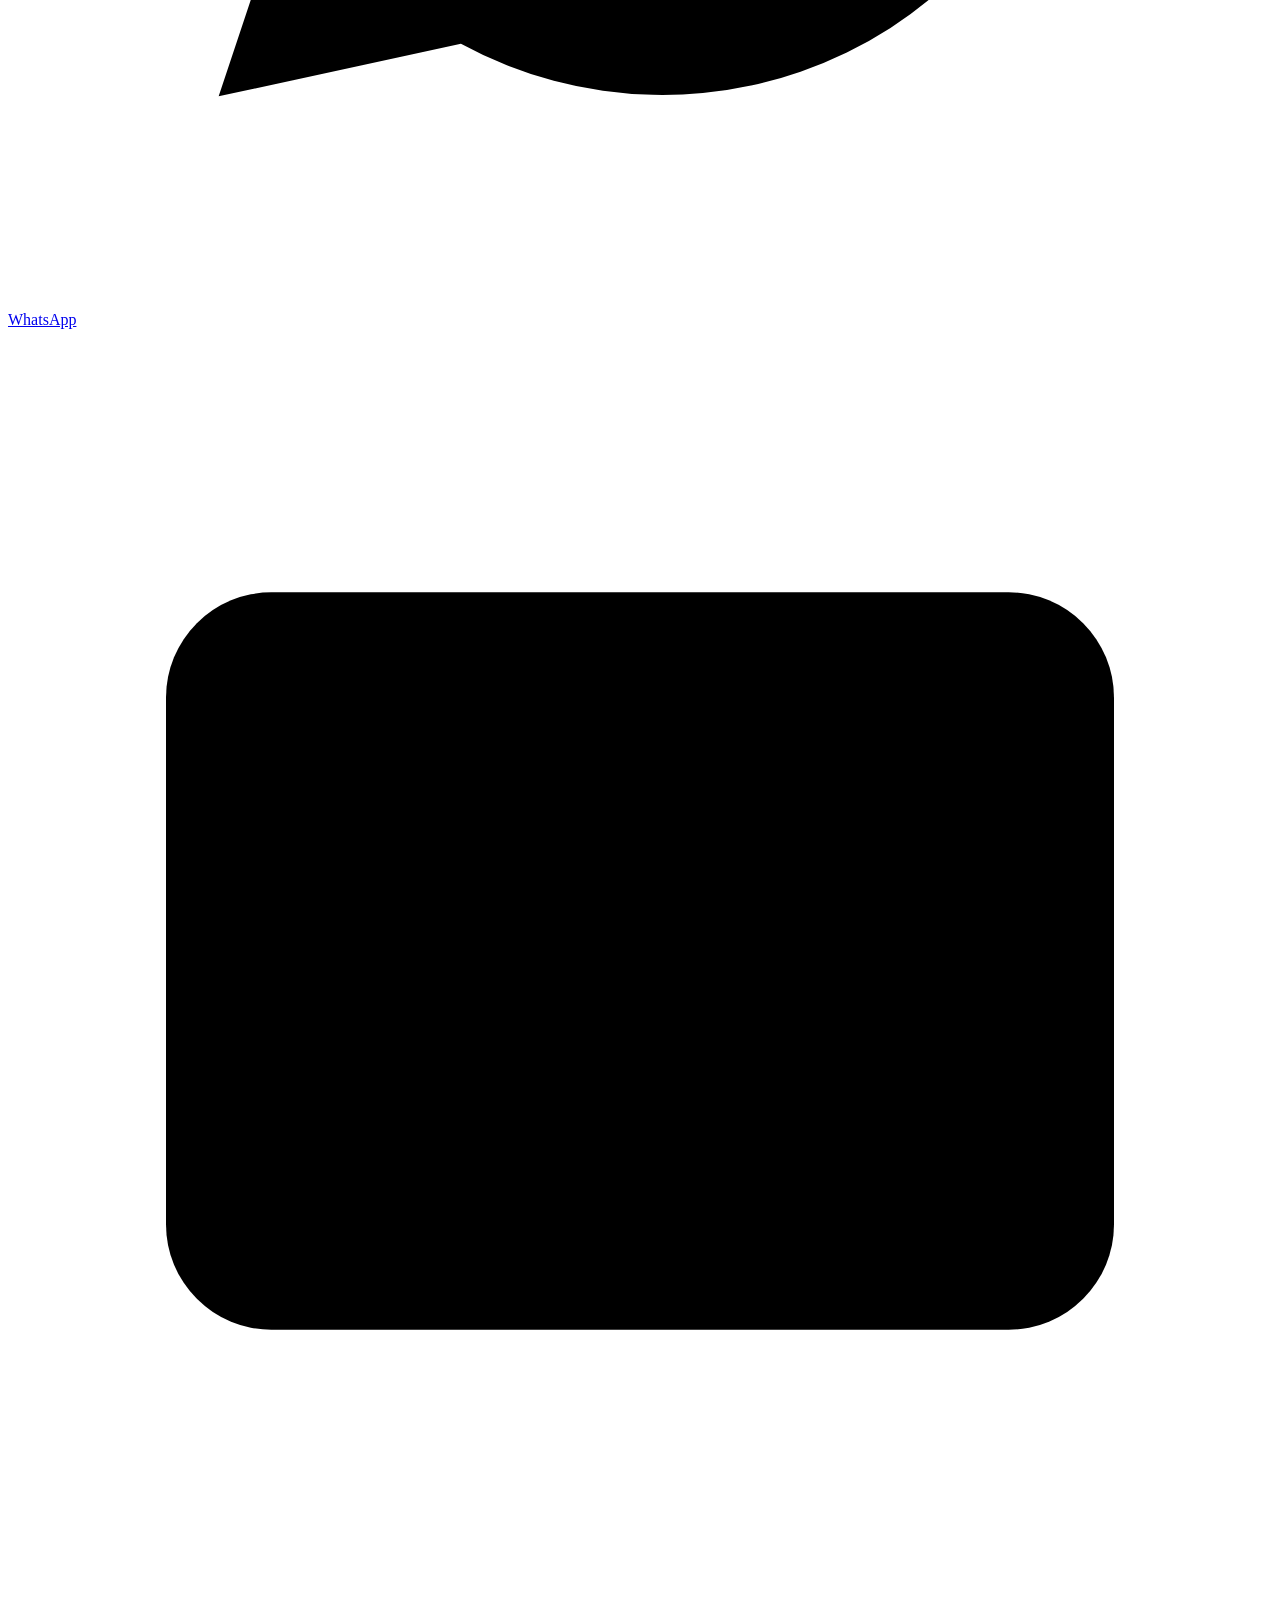
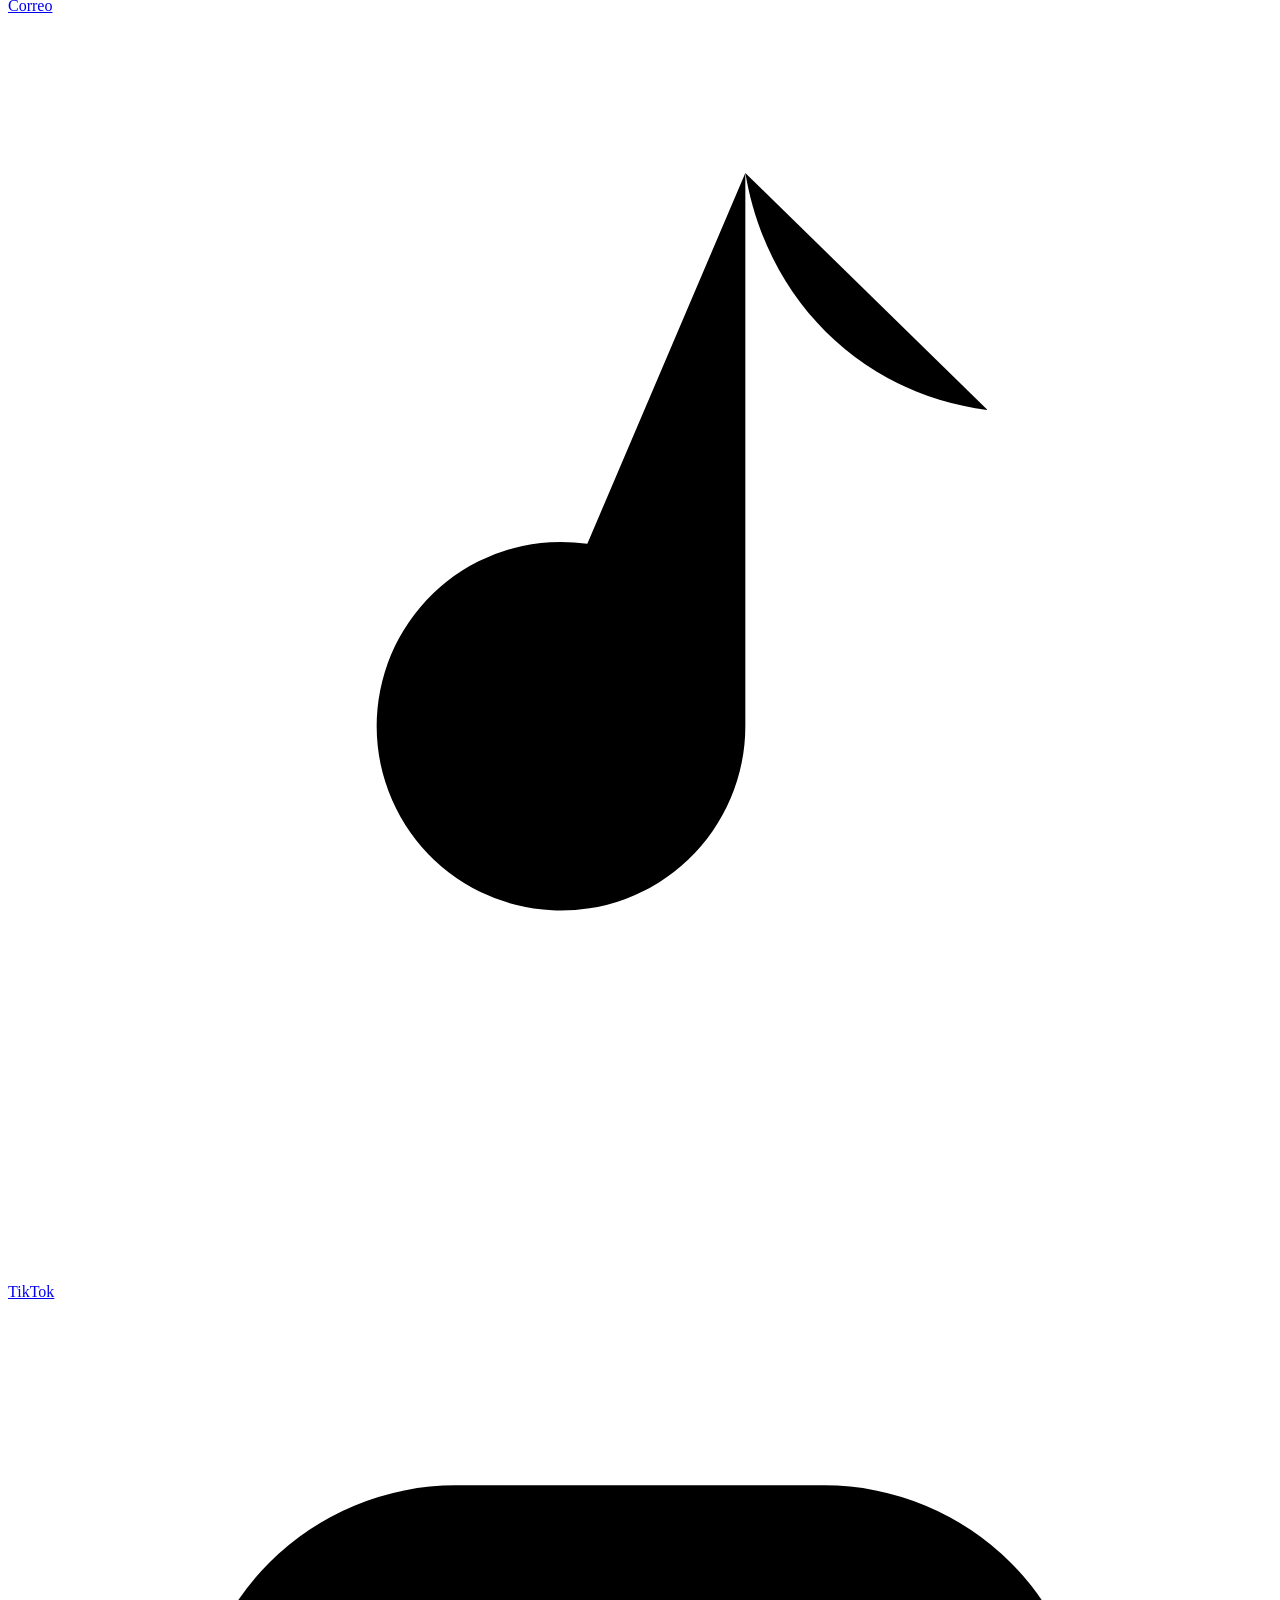
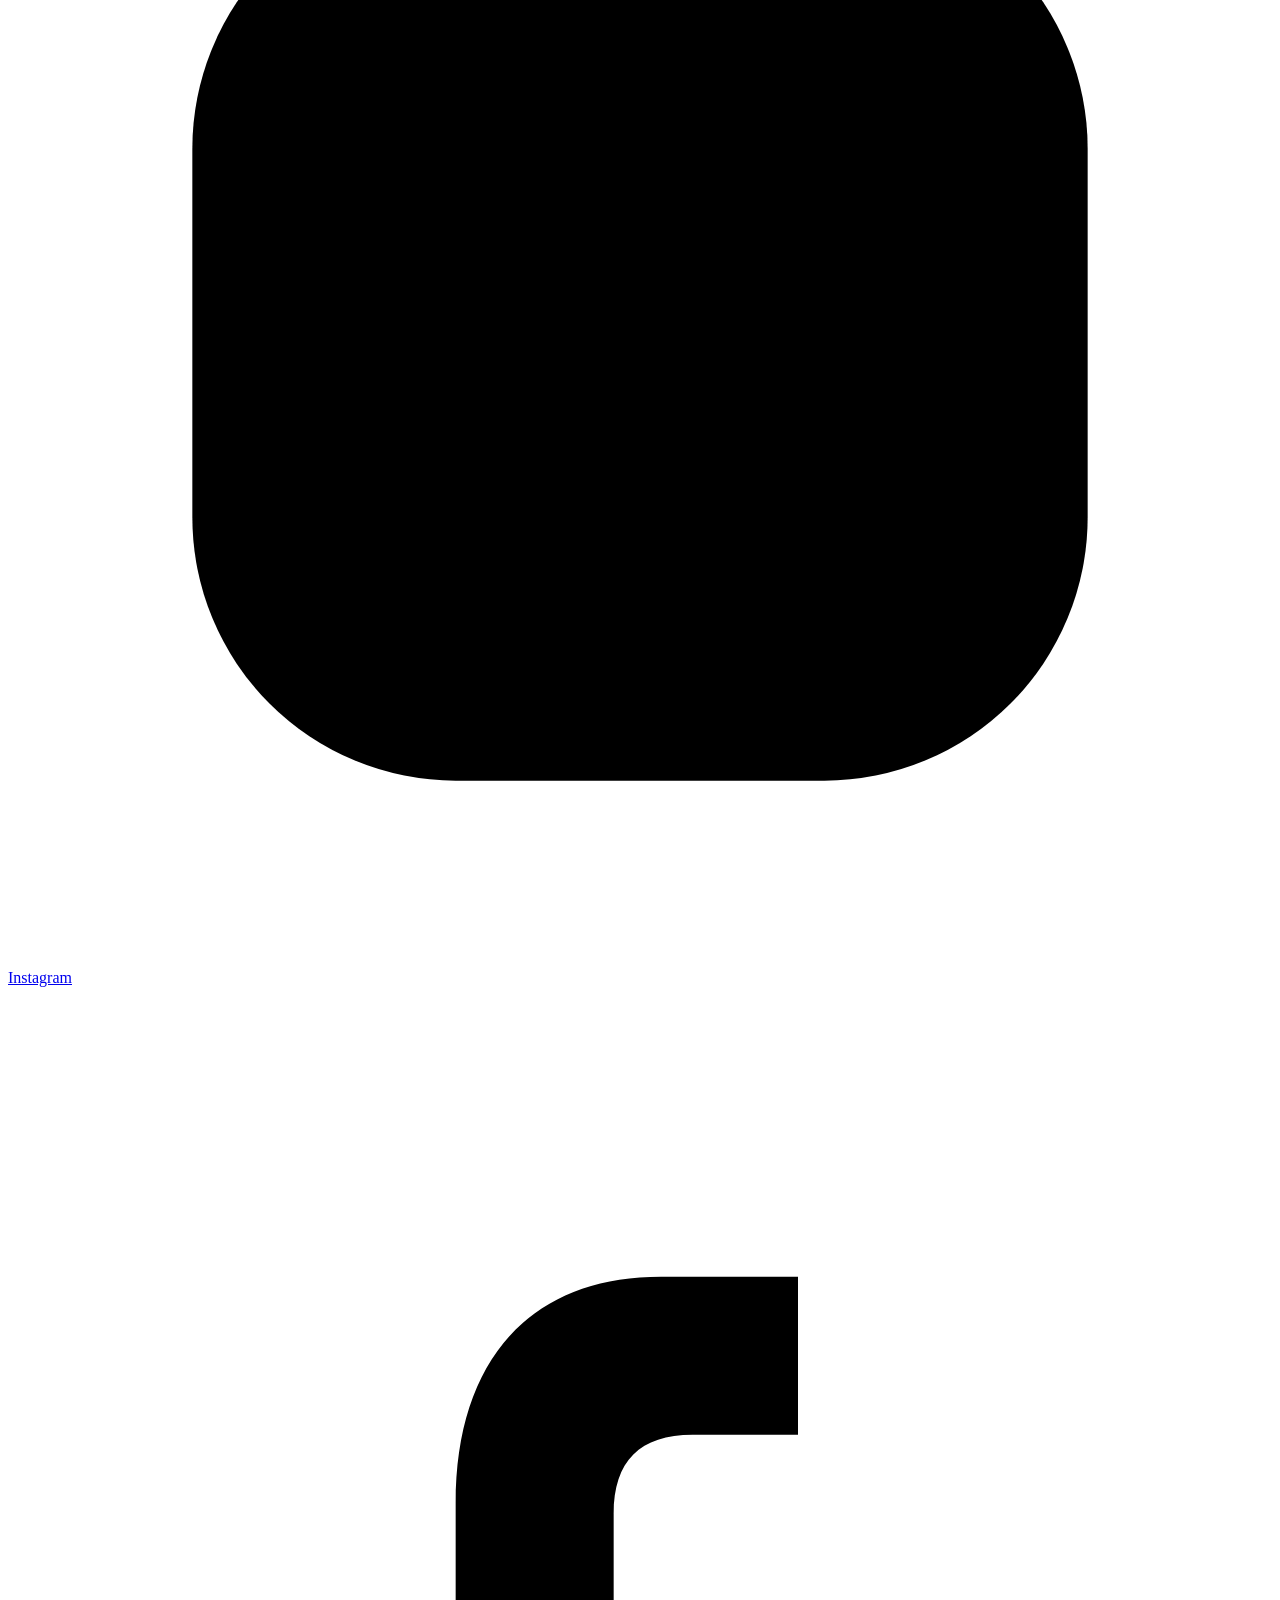
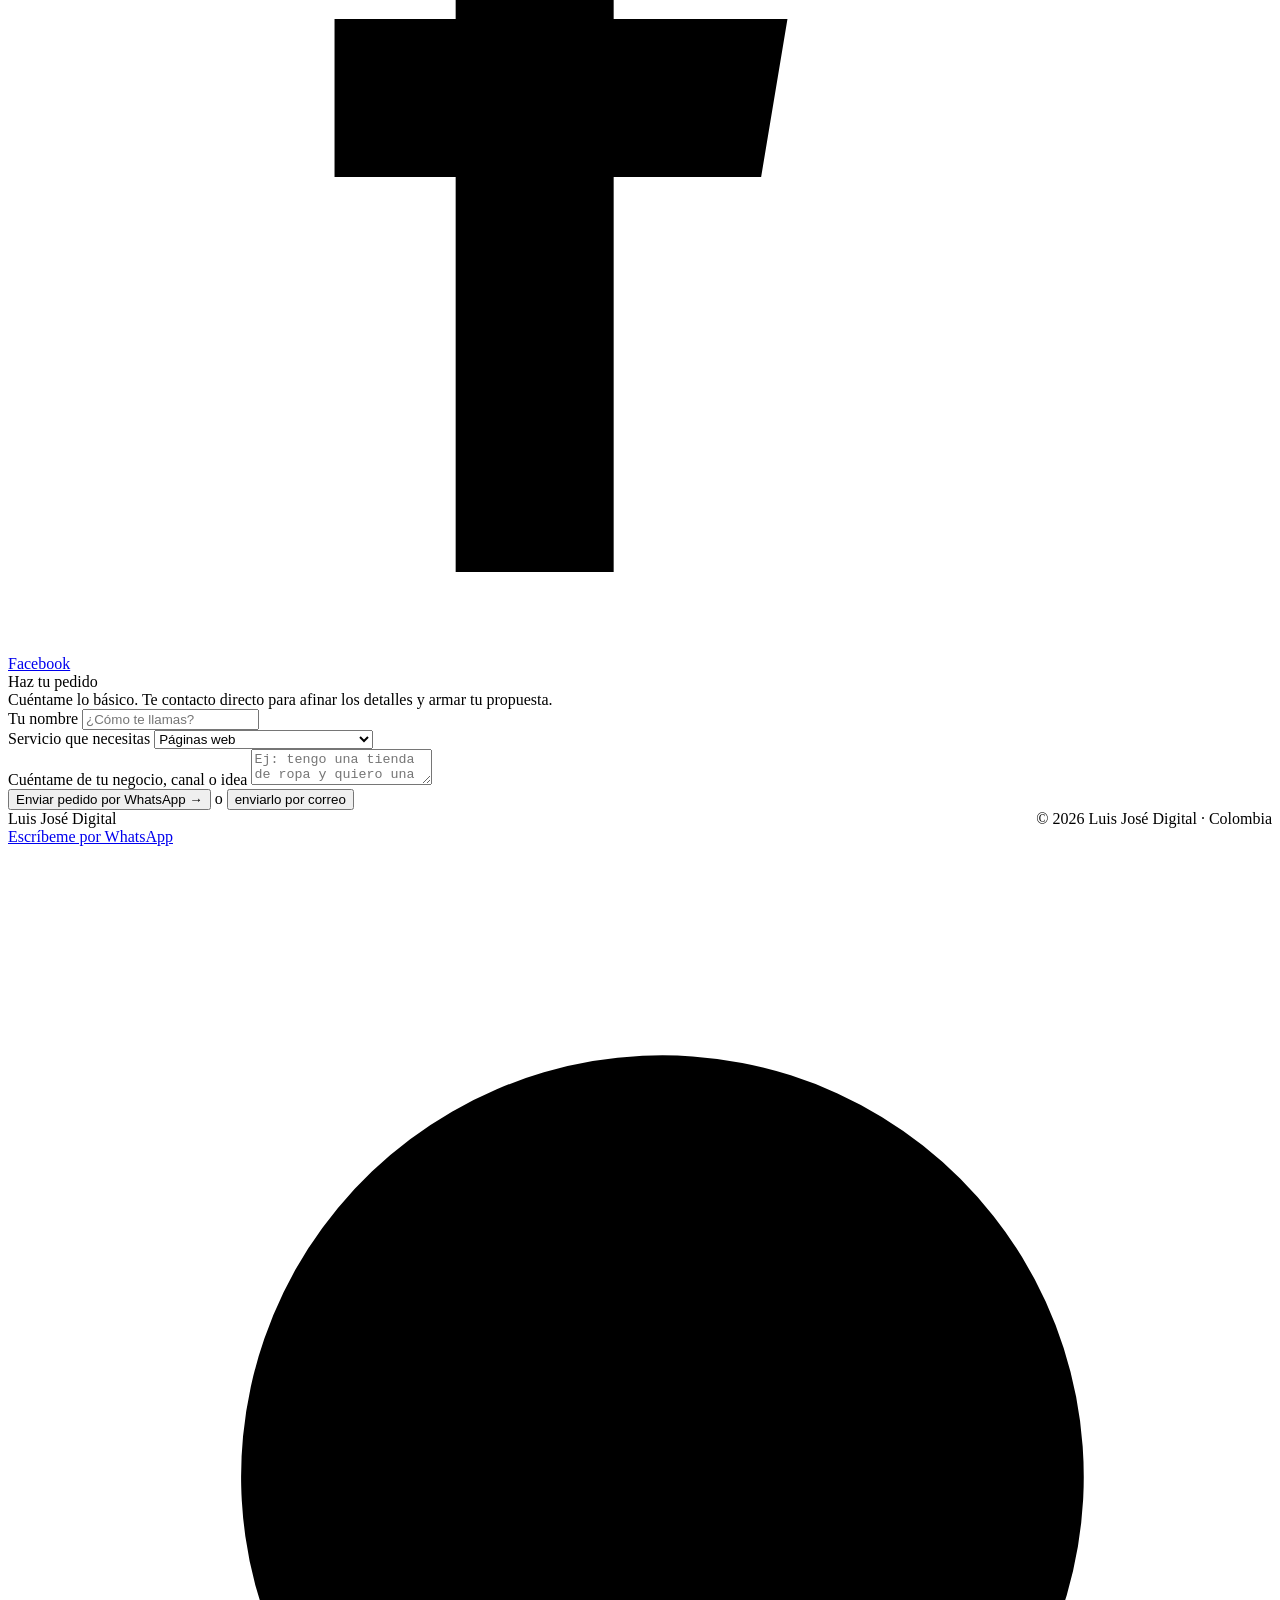
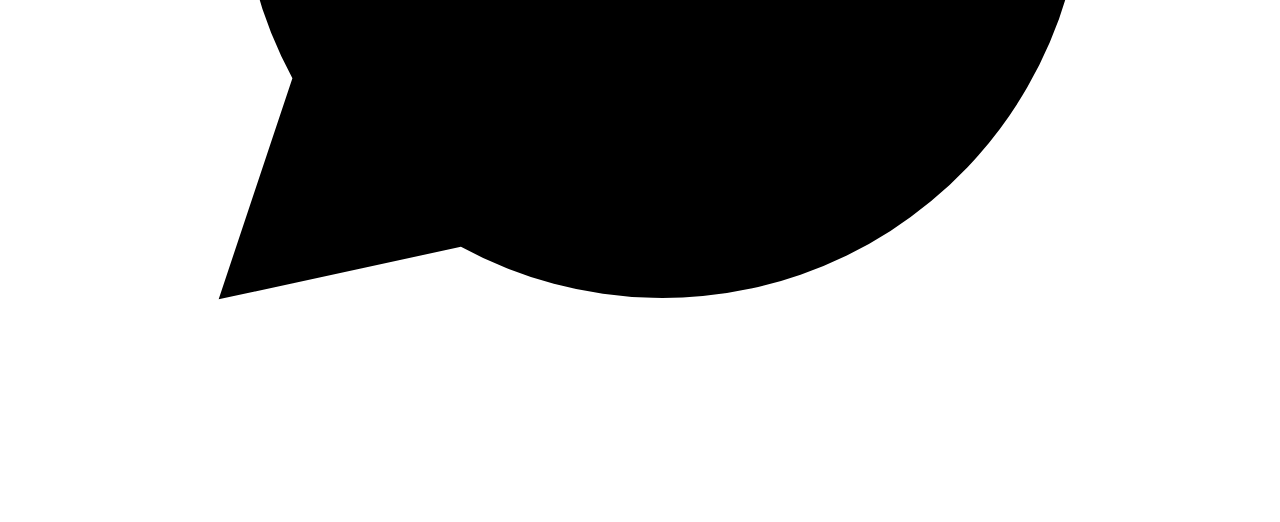
==== commit 8abcf2b6: "Update index.html" ====
--- a/index.html
+++ b/index.html
@@ -9,422 +9,7 @@
 <link rel="preconnect" href="https://fonts.googleapis.com">
 <link rel="preconnect" href="https://fonts.gstatic.com" crossorigin>
 <link href="https://fonts.googleapis.com/css2?family=Space+Grotesk:wght@400;500;600;700&family=Inter:wght@400;500;600&family=JetBrains+Mono:wght@400;500&display=swap" rel="stylesheet">
-<style>
-  :root{
-    --black: #0a0a0c;
-    --charcoal: #16151a;
-    --charcoal-2: #201f26;
-    --orange: #ff6a1a;
-    --orange-soft: #ffb066;
-    --paper: #f4efe6;
-    --gray: #8f8b93;
-    --line: rgba(244,239,230,0.12);
-  }
-  *{margin:0;padding:0;box-sizing:border-box;}
-  html{scroll-behavior:smooth;}
-  body{
-    background:var(--black);
-    color:var(--paper);
-    font-family:'Inter',sans-serif;
-    -webkit-font-smoothing:antialiased;
-    overflow-x:hidden;
-  }
-  a{color:inherit;text-decoration:none;}
-  .mono{font-family:'JetBrains Mono',monospace;}
-  .wrap{max-width:1100px;margin:0 auto;padding:0 24px;}
-
-  @media (prefers-reduced-motion: reduce){
-    *{animation-duration:0.01ms !important; animation-iteration-count:1 !important; transition-duration:0.01ms !important;}
-  }
-
-  /* ---------- NAV ---------- */
-  nav{
-    position:fixed;top:0;left:0;right:0;z-index:50;
-    display:flex;align-items:center;justify-content:space-between;
-    padding:20px 24px;
-    background:linear-gradient(to bottom, rgba(10,10,12,0.9), transparent);
-    backdrop-filter:blur(6px);
-  }
-  .nav-logo{display:flex;align-items:center;gap:11px;font-family:'Space Grotesk',sans-serif;font-weight:700;font-size:1.05rem;letter-spacing:-0.01em;}
-  .nav-logo span{color:var(--orange);}
-  .nav-avatar{
-    width:34px;height:34px;border-radius:50%;
-    object-fit:cover;
-    border:1.5px solid var(--orange);
-    flex-shrink:0;
-  }
-  .nav-links{display:flex;gap:28px;font-size:0.9rem;color:var(--gray);}
-  .nav-links a:hover{color:var(--orange-soft);}
-  .nav-cta{
-    background:var(--orange);color:var(--black);font-weight:600;font-size:0.85rem;
-    padding:10px 18px;border-radius:100px;
-  }
-  .nav-cta:hover{background:var(--orange-soft);}
-  @media(max-width:720px){.nav-links{display:none;}}
-
-  /* ---------- HERO ---------- */
-  header.hero{
-    position:relative;
-    min-height:100svh;
-    display:flex;align-items:center;
-    padding:140px 0 80px;
-    overflow:hidden;
-    background:
-      radial-gradient(ellipse 700px 500px at 78% 20%, rgba(255,106,26,0.16), transparent 60%),
-      var(--black);
-  }
-
-  .eyebrow{
-    display:inline-flex;align-items:center;gap:10px;
-    font-family:'JetBrains Mono',monospace;
-    font-size:0.78rem;letter-spacing:0.06em;
-    color:var(--orange-soft);
-    border:1px solid var(--line);
-    padding:7px 14px;border-radius:100px;
-    margin-bottom:28px;
-  }
-  .eyebrow::before{
-    content:'';width:7px;height:7px;border-radius:50%;
-    background:var(--orange);
-    box-shadow:0 0 0 0 rgba(255,106,26,0.6);
-    animation:dot-pulse 2s infinite;
-  }
-  @keyframes dot-pulse{
-    0%{box-shadow:0 0 0 0 rgba(255,106,26,0.55);}
-    70%{box-shadow:0 0 0 8px rgba(255,106,26,0);}
-    100%{box-shadow:0 0 0 0 rgba(255,106,26,0);}
-  }
-
-  h1.title{
-    font-family:'Space Grotesk',sans-serif;
-    font-weight:700;
-    font-size:clamp(2.6rem, 6.5vw, 4.6rem);
-    line-height:1.03;
-    letter-spacing:-0.02em;
-    max-width:820px;
-    margin-bottom:24px;
-  }
-  h1.title em{
-    font-style:normal;
-    color:var(--orange);
-  }
-  .hero-sub{
-    font-size:clamp(1.02rem,1.6vw,1.2rem);
-    color:#cfc9bd;
-    max-width:560px;
-    line-height:1.6;
-    margin-bottom:40px;
-  }
-  .hero-actions{display:flex;gap:16px;flex-wrap:wrap;align-items:center;}
-  .btn-primary{
-    background:var(--orange);color:var(--black);
-    font-weight:600;font-size:0.95rem;
-    padding:15px 26px;border-radius:100px;
-    display:inline-flex;align-items:center;gap:8px;
-    transition:transform .15s ease, background .15s ease;
-  }
-  .btn-primary:hover{background:var(--orange-soft);transform:translateY(-2px);}
-  .btn-ghost{
-    border:1px solid var(--line);
-    padding:15px 26px;border-radius:100px;
-    font-size:0.95rem;color:var(--paper);
-    transition:border-color .15s ease, color .15s ease;
-  }
-  .btn-ghost:hover{border-color:var(--orange-soft);color:var(--orange-soft);}
-
-  .hero-tags{
-    display:flex;gap:26px;margin-top:56px;flex-wrap:wrap;
-    font-family:'JetBrains Mono',monospace;font-size:0.82rem;color:var(--gray);
-  }
-  .hero-tags span{display:flex;align-items:center;gap:10px;}
-
-  /* ---------- ICONS ---------- */
-  .icon{
-    width:20px;height:20px;flex-shrink:0;
-    stroke:var(--orange);
-    fill:none;
-    stroke-width:1.6;
-    stroke-linecap:round;
-    stroke-linejoin:round;
-  }
-  .contact-icon .icon{width:19px;height:19px;}
-
-  /* ---------- SECTION HEADERS ---------- */
-  .section{padding:110px 0;}
-  .section-head{max-width:640px;margin-bottom:64px;}
-  .section-eyebrow{
-    font-family:'JetBrains Mono',monospace;
-    font-size:0.78rem;color:var(--orange);
-    letter-spacing:0.08em;text-transform:uppercase;
-    margin-bottom:14px;display:block;
-  }
-  .section-title{
-    font-family:'Space Grotesk',sans-serif;
-    font-weight:600;font-size:clamp(1.7rem,3.2vw,2.4rem);
-    letter-spacing:-0.01em;line-height:1.15;
-  }
-  .section-desc{color:var(--gray);margin-top:16px;font-size:1.02rem;line-height:1.65;}
-
-  /* ---------- SERVICES ---------- */
-  .services{
-    display:grid;grid-template-columns:repeat(3,1fr);gap:1px;
-    background:var(--line);
-    border:1px solid var(--line);
-    border-radius:20px;overflow:hidden;
-  }
-  @media(max-width:820px){.services{grid-template-columns:1fr;}}
-  .service{
-    background:var(--charcoal);
-    transition:background .2s ease;
-    display:flex;flex-direction:column;
-  }
-  .service:hover{background:var(--charcoal-2);}
-  .service-media{
-    width:100%;aspect-ratio:4/3;overflow:hidden;
-    position:relative;
-    background:var(--charcoal-2);
-  }
-  .service-media img{
-    width:100%;height:100%;object-fit:cover;
-    display:block;
-    filter:grayscale(15%) contrast(1.05);
-    transition:transform .35s ease, filter .35s ease;
-  }
-  .service:hover .service-media img{transform:scale(1.05);filter:grayscale(0%) contrast(1.05);}
-  .service-media::after{
-    content:'';position:absolute;inset:0;
-    background:linear-gradient(180deg, transparent 55%, rgba(10,10,12,0.55));
-    pointer-events:none;
-  }
-  .service-body{padding:30px 34px 38px;}
-  .service h3{
-    font-family:'Space Grotesk',sans-serif;
-    font-size:1.2rem;font-weight:600;margin-bottom:12px;
-  }
-  .service p{color:var(--gray);font-size:0.95rem;line-height:1.6;}
-
-  /* ---------- WHY / TRUST ---------- */
-  .why{
-    display:grid;grid-template-columns:1fr 1fr;gap:64px;align-items:start;
-  }
-  @media(max-width:820px){.why{grid-template-columns:1fr;gap:40px;}}
-  .why-list{list-style:none;}
-  .why-list li{
-    display:flex;gap:18px;padding:22px 0;
-    border-top:1px solid var(--line);
-  }
-  .why-list li:last-child{border-bottom:1px solid var(--line);}
-  .why-num{
-    font-family:'JetBrains Mono',monospace;color:var(--orange);
-    font-size:0.85rem;padding-top:3px;flex-shrink:0;width:28px;
-  }
-  .why-list h4{font-family:'Space Grotesk',sans-serif;font-size:1.05rem;margin-bottom:6px;font-weight:600;}
-  .why-list p{color:var(--gray);font-size:0.92rem;line-height:1.55;}
-
-  .why-quote{
-    background:var(--charcoal);
-    border:1px solid var(--line);
-    border-radius:20px;
-    padding:44px 36px;
-    position:sticky;top:110px;
-  }
-  .why-quote .mark{color:var(--orange);font-size:2.4rem;font-family:'Space Grotesk',sans-serif;line-height:0.6;display:block;margin-bottom:18px;}
-  .why-quote p{font-family:'Space Grotesk',sans-serif;font-size:1.25rem;line-height:1.5;color:var(--paper);}
-  .why-quote .attrib{
-    margin-top:22px;display:flex;align-items:center;gap:12px;
-    font-family:'JetBrains Mono',monospace;font-size:0.8rem;color:var(--gray);
-  }
-  .attrib-avatar{
-    width:38px;height:38px;border-radius:50%;
-    object-fit:cover;border:1.5px solid var(--orange);
-  }
-
-  /* ---------- CONTACT ---------- */
-  .contact{
-    background:linear-gradient(160deg, var(--charcoal), var(--black) 70%);
-    border:1px solid var(--line);
-    border-radius:24px;
-    padding:64px 48px;
-    position:relative;
-    overflow:hidden;
-  }
-  @media(max-width:640px){.contact{padding:44px 26px;}}
-  .contact-grid{
-    display:grid;grid-template-columns:1.1fr 1fr;gap:56px;
-    position:relative;z-index:1;
-  }
-  @media(max-width:820px){.contact-grid{grid-template-columns:1fr;}}
-  .contact-title{
-    font-family:'Space Grotesk',sans-serif;font-weight:600;
-    font-size:clamp(1.6rem,3vw,2.1rem);line-height:1.2;margin-bottom:18px;
-  }
-  .contact-title em{font-style:normal;color:var(--orange);}
-  .contact-copy{color:var(--gray);font-size:1rem;line-height:1.6;margin-bottom:32px;max-width:420px;}
-  .contact-note{
-    font-family:'JetBrains Mono',monospace;font-size:0.78rem;color:var(--orange-soft);
-    border-left:2px solid var(--orange);padding-left:12px;
-  }
-
-  .contact-card{
-    background:var(--black);
-    border:1px solid var(--line);
-    border-radius:16px;
-    padding:8px;
-  }
-  .contact-row{
-    display:flex;align-items:center;gap:16px;
-    padding:18px 16px;
-    border-bottom:1px solid var(--line);
-    transition:background .15s ease;
-  }
-  .contact-row:last-child{border-bottom:none;}
-  .contact-row:hover{background:var(--charcoal);}
-  .contact-icon{
-    width:40px;height:40px;border-radius:10px;
-    background:var(--charcoal-2);
-    display:flex;align-items:center;justify-content:center;
-    font-size:1.15rem;flex-shrink:0;
-  }
-  .contact-row .label{font-size:0.75rem;color:var(--gray);font-family:'JetBrains Mono',monospace;}
-  .contact-row .value{font-size:0.96rem;font-weight:500;}
-  .contact-row .arrow{margin-left:auto;color:var(--orange);opacity:0;transition:opacity .15s ease;}
-  .contact-row:hover .arrow{opacity:1;}
-
-  .quick-links{display:flex;flex-wrap:wrap;gap:10px;margin-top:8px;}
-  .quick-link{
-    display:inline-flex;align-items:center;gap:9px;
-    border:1px solid var(--line);
-    padding:10px 16px;border-radius:100px;
-    font-size:0.86rem;color:var(--paper);
-    transition:border-color .15s ease, color .15s ease, background .15s ease;
-  }
-  .quick-link:hover{border-color:var(--orange-soft);color:var(--orange-soft);background:rgba(255,106,26,0.06);}
-  .quick-link .icon{width:16px;height:16px;stroke-width:1.7;}
-
-  /* ---------- PEDIDO FORM ---------- */
-  .pedido-card{
-    background:var(--black);
-    border:1px solid var(--line);
-    border-radius:16px;
-    padding:30px;
-  }
-  .pedido-title{
-    font-family:'Space Grotesk',sans-serif;font-weight:600;
-    font-size:1.05rem;margin-bottom:6px;
-  }
-  .pedido-sub{color:var(--gray);font-size:0.86rem;margin-bottom:24px;line-height:1.5;}
-  .field{margin-bottom:18px;}
-  .field label{
-    display:block;font-family:'JetBrains Mono',monospace;
-    font-size:0.72rem;letter-spacing:0.05em;text-transform:uppercase;
-    color:var(--orange-soft);margin-bottom:8px;
-  }
-  .field input, .field select, .field textarea{
-    width:100%;background:var(--charcoal-2);
-    border:1px solid var(--line);border-radius:10px;
-    padding:12px 14px;color:var(--paper);
-    font-family:'Inter',sans-serif;font-size:0.92rem;
-    outline:none;
-    transition:border-color .15s ease;
-  }
-  .field input::placeholder, .field textarea::placeholder{color:#5f5c63;}
-  .field input:focus, .field select:focus, .field textarea:focus{border-color:var(--orange);}
-  .field textarea{resize:vertical;min-height:88px;font-family:'Inter',sans-serif;}
-  .field select{appearance:none;cursor:pointer;
-    background-image:url("data:image/svg+xml;utf8,<svg xmlns='http://www.w3.org/2000/svg' viewBox='0 0 24 24' fill='none' stroke='%23ff6a1a' stroke-width='2' stroke-linecap='round' stroke-linejoin='round'><polyline points='6 9 12 15 18 9'/></svg>");
-    background-repeat:no-repeat;background-position:right 14px center;background-size:16px;
-    padding-right:38px;
-  }
-  .pedido-submit{
-    width:100%;background:var(--orange);color:var(--black);
-    font-weight:600;font-size:0.95rem;
-    padding:14px 22px;border-radius:100px;border:none;cursor:pointer;
-    display:flex;align-items:center;justify-content:center;gap:8px;
-    font-family:'Inter',sans-serif;
-    transition:background .15s ease, transform .15s ease;
-  }
-  .pedido-submit:hover{background:var(--orange-soft);transform:translateY(-1px);}
-  .pedido-alt{
-    display:block;text-align:center;margin-top:14px;
-    font-size:0.82rem;color:var(--gray);
-  }
-  .pedido-alt button{
-    background:none;border:none;color:var(--orange-soft);
-    font-family:'Inter',sans-serif;font-size:0.82rem;cursor:pointer;
-    text-decoration:underline;text-underline-offset:3px;
-    padding:0;
-  }
-  .pedido-alt button:hover{color:var(--orange);}
-
-  /* ---------- BOTÓN FLOTANTE WHATSAPP ---------- */
-  .wa-float{
-    position:fixed;
-    right:22px;
-    bottom:calc(22px + env(safe-area-inset-bottom));
-    width:60px;height:60px;
-    border-radius:50%;
-    background:var(--orange);
-    display:flex;align-items:center;justify-content:center;
-    box-shadow:0 8px 24px rgba(255,106,26,0.35), 0 2px 8px rgba(0,0,0,0.3);
-    z-index:80;
-    transition:transform .2s ease, box-shadow .2s ease;
-  }
-  .wa-float:hover{transform:translateY(-3px) scale(1.05);box-shadow:0 12px 28px rgba(255,106,26,0.45), 0 4px 10px rgba(0,0,0,0.35);}
-  .wa-float svg{width:28px;height:28px;stroke:var(--black);stroke-width:1.7;fill:none;stroke-linecap:round;stroke-linejoin:round;}
-  .wa-float::before{
-    content:'';
-    position:absolute;inset:0;
-    border-radius:50%;
-    background:var(--orange);
-    opacity:0.55;
-    animation:wa-pulse 2.6s ease-out infinite;
-  }
-  @keyframes wa-pulse{
-    0%{transform:scale(1);opacity:0.45;}
-    100%{transform:scale(1.7);opacity:0;}
-  }
-  .wa-tooltip{
-    position:absolute;right:74px;top:50%;transform:translateY(-50%);
-    background:var(--charcoal);border:1px solid var(--line);
-    color:var(--paper);font-size:0.85rem;font-weight:500;
-    padding:9px 16px;border-radius:10px;
-    white-space:nowrap;
-    opacity:0;pointer-events:none;
-    transition:opacity .2s ease, transform .2s ease;
-  }
-  .wa-float:hover .wa-tooltip{opacity:1;transform:translateY(-50%) translateX(-4px);}
-  @media(max-width:720px){
-    .wa-tooltip{display:none;}
-    .wa-float{width:54px;height:54px;right:16px;bottom:calc(16px + env(safe-area-inset-bottom));}
-    .wa-float svg{width:25px;height:25px;}
-  }
-
-  /* ---------- AJUSTES MÓVIL GENERALES ---------- */
-  @media(max-width:720px){
-    .section{padding:70px 0;}
-    header.hero{padding-top:110px;padding-bottom:56px;min-height:auto;}
-    .hero-actions{flex-direction:column;align-items:stretch;}
-    .hero-actions .btn-primary, .hero-actions .btn-ghost{justify-content:center;text-align:center;}
-    .contact{padding:36px 20px;}
-    .pedido-card{padding:24px 20px;}
-    .why-quote{position:static;}
-    .services{border-radius:16px;}
-  }
-  @media(max-width:420px){
-    .nav-logo span{display:none;}
-    .wrap{padding:0 18px;}
-  }
-
-  /* ---------- FOOTER ---------- */
-  footer{
-    padding:40px 0 50px;
-    border-top:1px solid var(--line);
-    display:flex;justify-content:space-between;align-items:center;flex-wrap:wrap;gap:16px;
-    color:var(--gray);font-size:0.85rem;
-  }
-  footer .foot-logo{font-family:'Space Grotesk',sans-serif;color:var(--paper);font-weight:600;}
-  footer .foot-logo span{color:var(--orange);}
-</style>
+<link rel="stylesheet" href="style.css">
 </head>
 <body>
 
@@ -435,6 +20,7 @@
   </div>
   <div class="nav-links">
     <a href="#servicios">Servicios</a>
+    <a href="clientes/">Clientes</a>
     <a href="#por-que">Por qué elegirme</a>
     <a href="#contacto">Contacto</a>
   </div>
@@ -531,6 +117,24 @@
           </div>
         </div>
       </div>
+    </div>
+  </section>
+
+  <section class="section" id="trabajos">
+    <div class="wrap">
+      <div class="section-head">
+        <span class="section-eyebrow">Trabajo real</span>
+        <h2 class="section-title">Clientes con los que he trabajado.</h2>
+        <p class="section-desc">Proyectos reales, explicados con detalle — incluyendo video del trabajo terminado.</p>
+      </div>
+      <a class="teaser-card" href="clientes/">
+        <img class="teaser-logo" src="https://i.postimg.cc/Qd6sjdPG/omcontandosoluciones.png" alt="Logo Omcontandosoluciones">
+        <div class="teaser-body">
+          <h4>Omcontandosoluciones</h4>
+          <p>Video explicativo para el uso de su aplicación de gestión documental.</p>
+        </div>
+        <span class="teaser-cta">Ver clientes →</span>
+      </a>
     </div>
   </section>
 
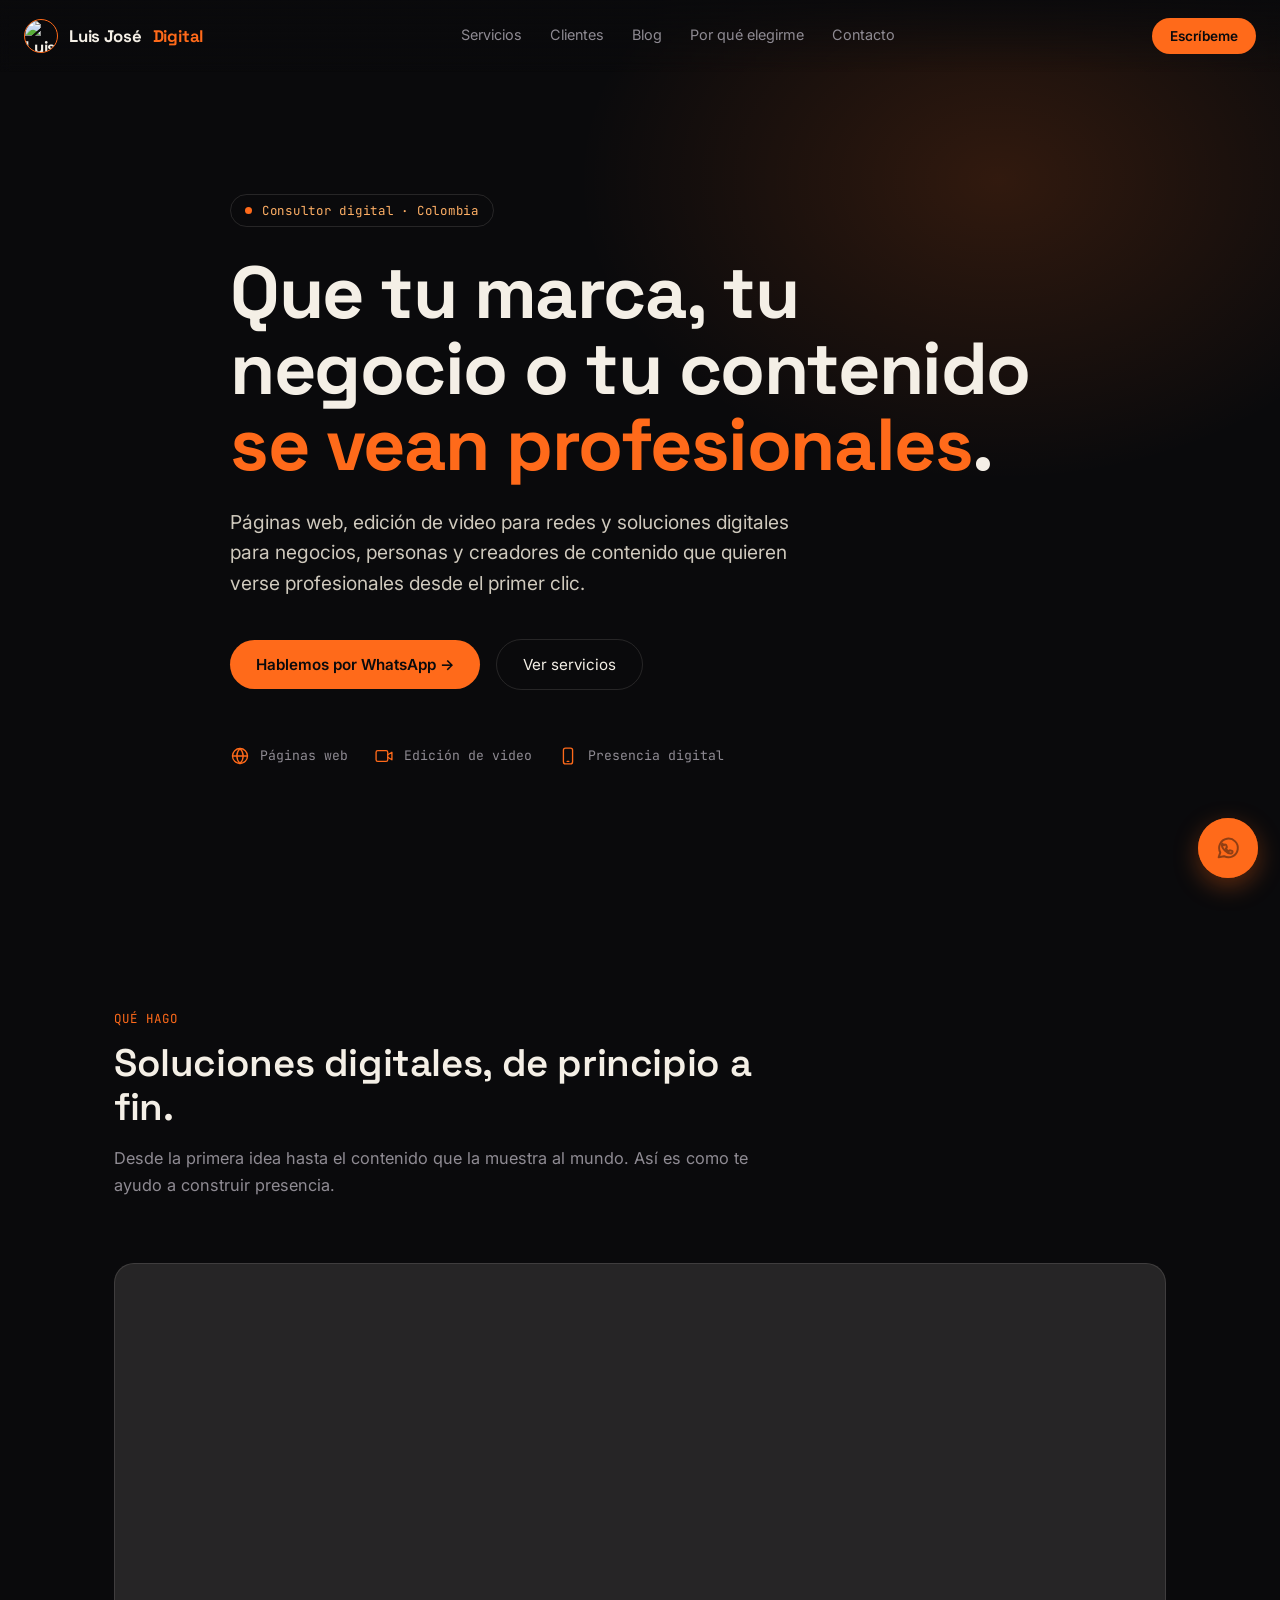
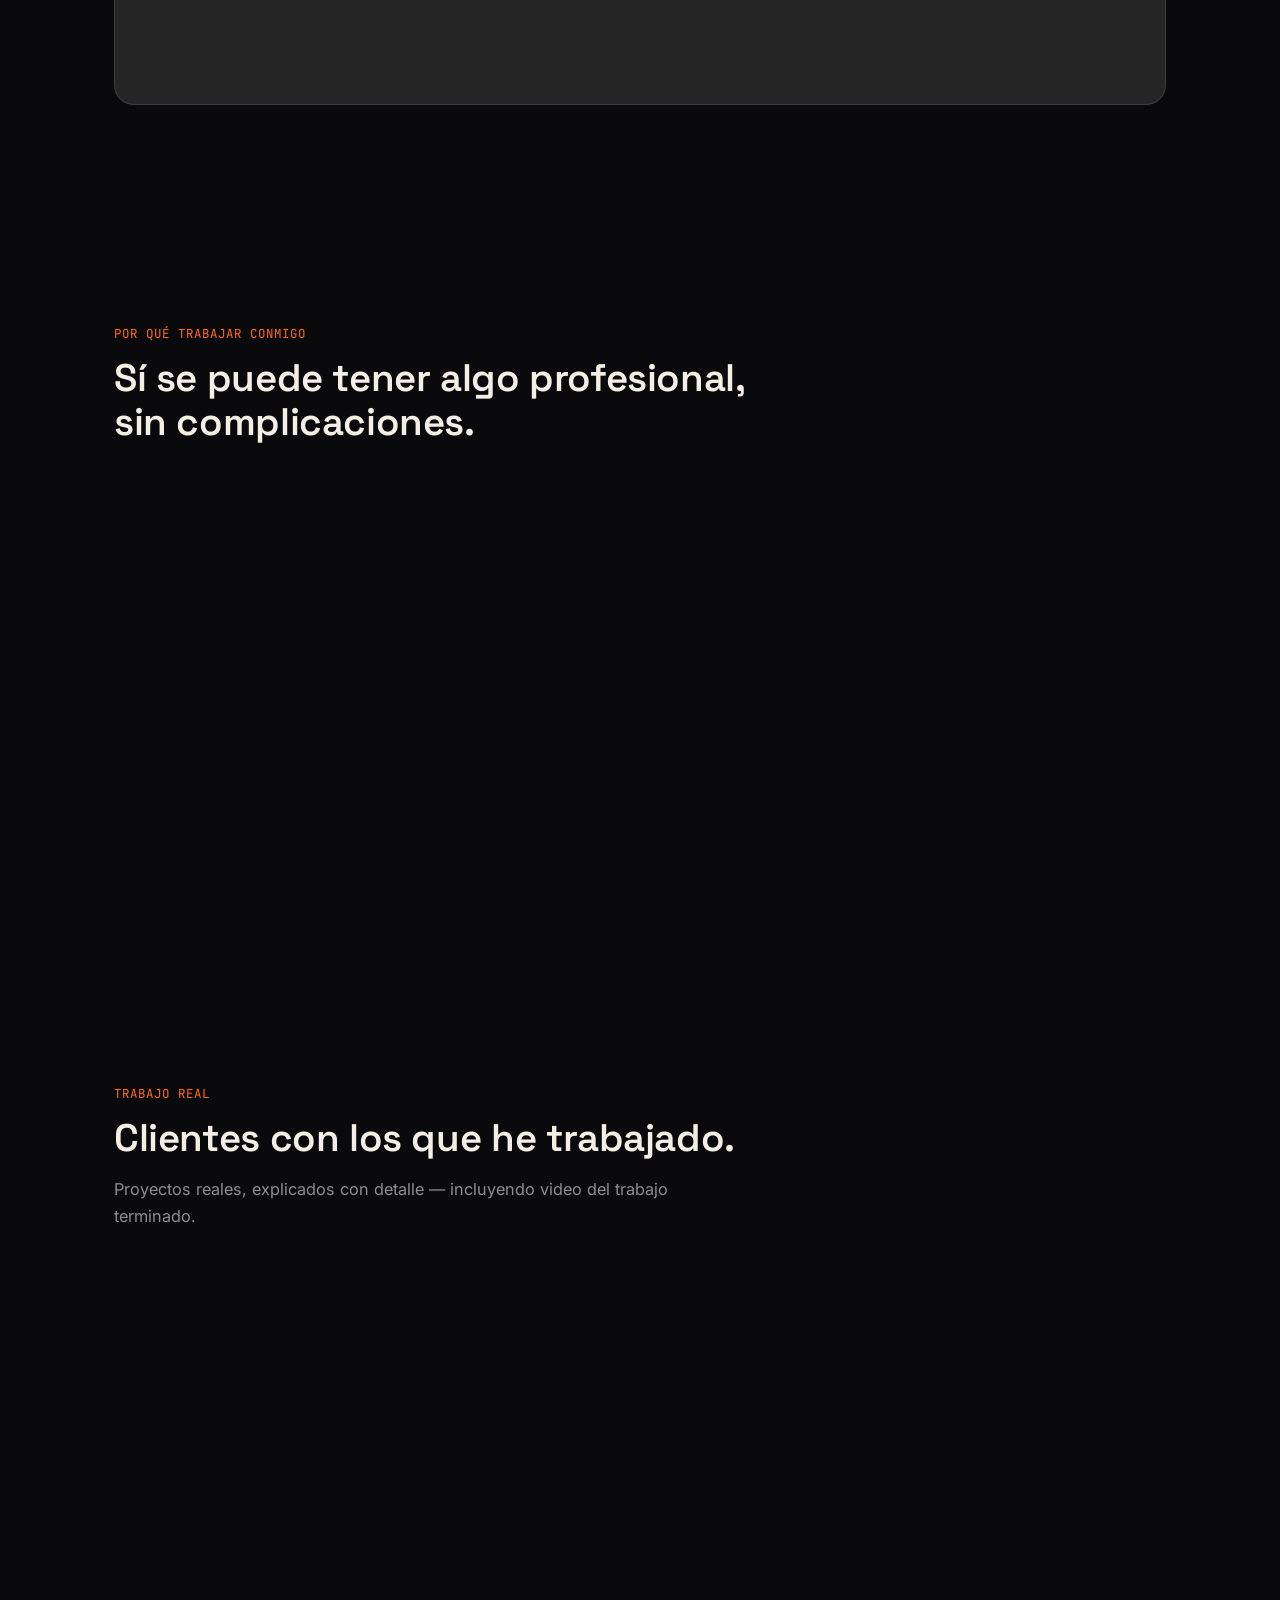
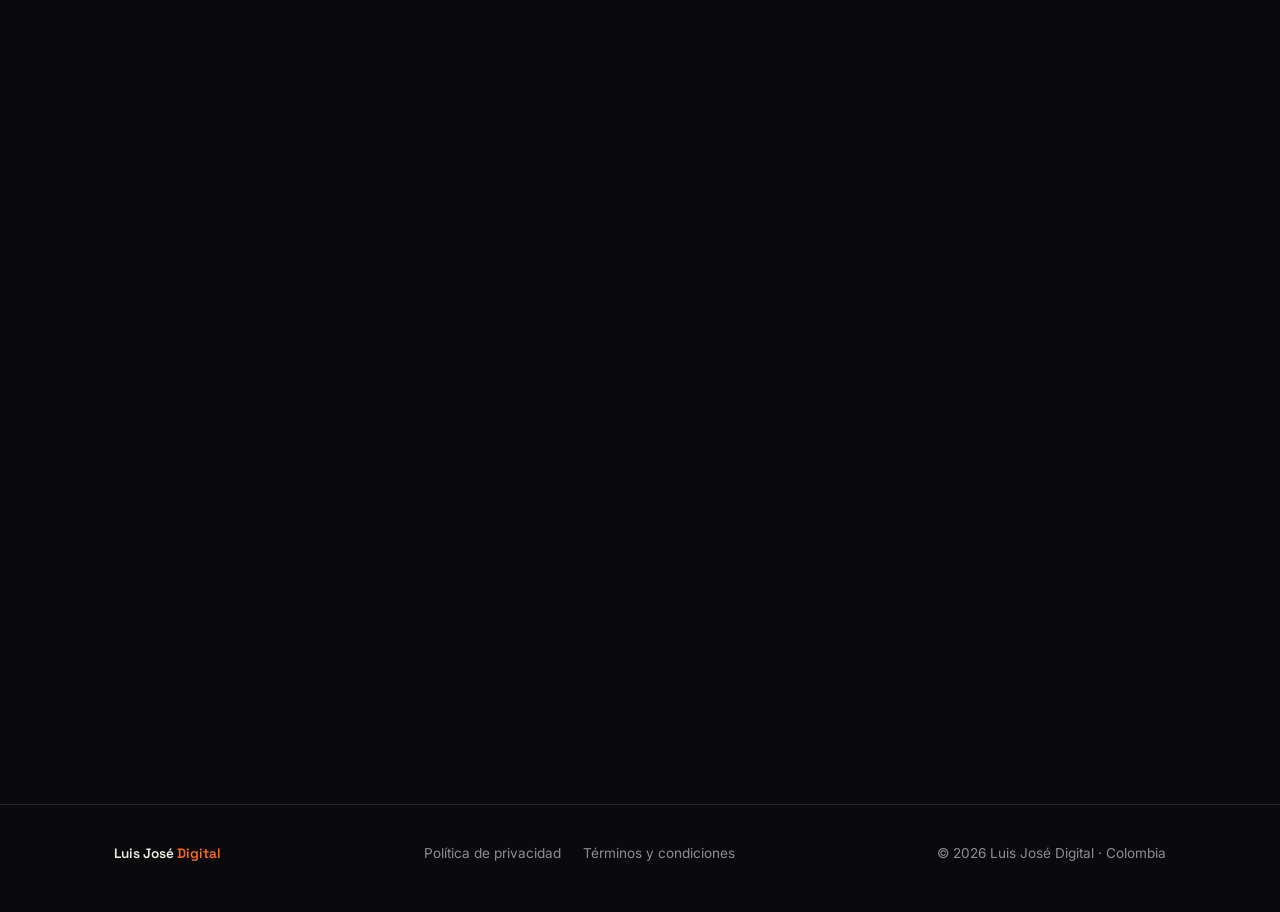
==== commit f283ec5a: "Update index.html" ====
--- a/index.html
+++ b/index.html
@@ -6,26 +6,75 @@
 <title>Luis José Digital — Consultor Digital</title>
 <meta name="description" content="Luis José Digital: páginas web, edición de video y presencia digital para negocios, personas y creadores de contenido.">
 <link rel="icon" type="image/png" href="https://i.postimg.cc/mDjmd9xJ/Perfil.png">
+<link rel="apple-touch-icon" href="https://i.postimg.cc/mDjmd9xJ/Perfil.png">
+<meta property="og:type" content="website">
+<meta property="og:title" content="Luis José Digital — Consultor Digital">
+<meta property="og:description" content="Páginas web, edición de video y presencia digital para negocios, personas y creadores de contenido.">
+<meta property="og:image" content="https://i.postimg.cc/mDjmd9xJ/Perfil.png">
+<meta name="twitter:card" content="summary">
+<meta name="twitter:title" content="Luis José Digital — Consultor Digital">
+<meta name="twitter:description" content="Páginas web, edición de video y presencia digital para negocios, personas y creadores de contenido.">
+<meta name="twitter:image" content="https://i.postimg.cc/mDjmd9xJ/Perfil.png">
 <link rel="preconnect" href="https://fonts.googleapis.com">
 <link rel="preconnect" href="https://fonts.gstatic.com" crossorigin>
 <link href="https://fonts.googleapis.com/css2?family=Space+Grotesk:wght@400;500;600;700&family=Inter:wght@400;500;600&family=JetBrains+Mono:wght@400;500&display=swap" rel="stylesheet">
 <link rel="stylesheet" href="style.css">
+<link rel="canonical" href="https://luisjosedigital.github.io/pagina/">
+<meta name="google-site-verification" content="dXEPbk71OU6Zuv2R-OSCuUD6ZIfxZNuP-fi2BZ7kyTI" />
+<script type="application/ld+json">
+{
+  "@context": "https://schema.org",
+  "@type": "ProfessionalService",
+  "name": "Luis José Digital",
+  "image": "https://i.postimg.cc/mDjmd9xJ/Perfil.png",
+  "url": "https://luisjosedigital.github.io/pagina/",
+  "telephone": "+573228460127",
+  "email": "luisjosedigital@gmail.com",
+  "description": "Consultor digital independiente: páginas web, edición de video y presencia digital para negocios, personas y creadores de contenido.",
+  "address": {
+    "@type": "PostalAddress",
+    "addressCountry": "CO"
+  },
+  "areaServed": ["CO", "Worldwide"],
+  "priceRange": "$25.000 - $1.000.000 COP",
+  "sameAs": [
+    "https://www.instagram.com/luisjosedigital",
+    "https://www.tiktok.com/@luisjosedigital",
+    "https://www.facebook.com/share/1M5X1AGJfT/"
+  ]
+}
+</script>
 </head>
 <body>
 
 <nav>
-  <div class="nav-logo">
+  <a class="nav-logo" href="index.html">
     <img class="nav-avatar" src="https://i.postimg.cc/mDjmd9xJ/Perfil.png" alt="Luis José">
     Luis José <span>Digital</span>
-  </div>
+  </a>
   <div class="nav-links">
     <a href="#servicios">Servicios</a>
     <a href="clientes/">Clientes</a>
+    <a href="blog/">Blog</a>
     <a href="#por-que">Por qué elegirme</a>
     <a href="#contacto">Contacto</a>
   </div>
-  <a class="nav-cta" href="https://wa.me/573228460127" target="_blank" rel="noopener">Escríbeme</a>
+  <div class="nav-right">
+    <a class="nav-cta" href="https://wa.me/573228460127" target="_blank" rel="noopener">Escríbeme</a>
+    <button class="nav-toggle" id="nav-toggle" aria-label="Abrir menú" aria-expanded="false">
+      <span></span><span></span><span></span>
+    </button>
+  </div>
 </nav>
+
+<div class="nav-mobile" id="nav-mobile">
+  <a href="#servicios">Servicios</a>
+  <a href="clientes/">Clientes</a>
+  <a href="blog/">Blog</a>
+  <a href="#por-que">Por qué elegirme</a>
+  <a href="#contacto">Contacto</a>
+  <a class="nav-mobile-cta" href="https://wa.me/573228460127" target="_blank" rel="noopener">Escríbeme →</a>
+</div>
 
 <header class="hero">
   <div class="wrap">
@@ -53,21 +102,21 @@
         <p class="section-desc">Desde la primera idea hasta el contenido que la muestra al mundo. Así es como te ayudo a construir presencia.</p>
       </div>
       <div class="services">
-        <div class="service">
+        <div class="service reveal">
           <div class="service-media"><img src="https://i.postimg.cc/1XzJbzs0/Creacion-de-Pagina.png" alt="Creación de páginas web"></div>
           <div class="service-body">
             <h3>Páginas web</h3>
             <p>Sitios rápidos, claros y pensados para convertir visitas en clientes. Diseño propio, sin plantillas genéricas.</p>
           </div>
         </div>
-        <div class="service">
+        <div class="service reveal">
           <div class="service-media"><img src="https://i.postimg.cc/MHGdgGq7/Creacion-de-Video.png" alt="Creación de video"></div>
           <div class="service-body">
             <h3>Edición de video</h3>
             <p>Contenido editado para redes sociales que capta la atención en los primeros segundos y refuerza tu marca.</p>
           </div>
         </div>
-        <div class="service">
+        <div class="service reveal">
           <div class="service-media"><img src="https://i.postimg.cc/L5sNGs23/Edicion-de-Video.png" alt="Presencia digital"></div>
           <div class="service-body">
             <h3>Presencia digital</h3>
@@ -86,21 +135,21 @@
       </div>
       <div class="why">
         <ul class="why-list">
-          <li>
+          <li class="reveal">
             <span class="why-num">01</span>
             <div>
               <h4>Comunicación directa</h4>
               <p>Hablamos por chat, sin intermediarios ni procesos eternos. Tú me cuentas qué necesitas y avanzamos.</p>
             </div>
           </li>
-          <li>
+          <li class="reveal">
             <span class="why-num">02</span>
             <div>
               <h4>Trabajo a la medida</h4>
               <p>Cada página y cada video se piensan para tu proyecto, no para encajar en una plantilla genérica.</p>
             </div>
           </li>
-          <li>
+          <li class="reveal">
             <span class="why-num">03</span>
             <div>
               <h4>Acompañamiento real</h4>
@@ -108,7 +157,7 @@
             </div>
           </li>
         </ul>
-        <div class="why-quote">
+        <div class="why-quote reveal">
           <span class="mark">"</span>
           <p>Tener presencia digital no debería ser un lujo. Es la puerta de entrada para que te encuentren, te crean y te elijan.</p>
           <div class="attrib">
@@ -127,7 +176,7 @@
         <h2 class="section-title">Clientes con los que he trabajado.</h2>
         <p class="section-desc">Proyectos reales, explicados con detalle — incluyendo video del trabajo terminado.</p>
       </div>
-      <a class="teaser-card" href="clientes/">
+      <a class="teaser-card reveal" href="clientes/">
         <img class="teaser-logo" src="https://i.postimg.cc/Qd6sjdPG/omcontandosoluciones.png" alt="Logo Omcontandosoluciones">
         <div class="teaser-body">
           <h4>Omcontandosoluciones</h4>
@@ -140,7 +189,7 @@
 
   <section class="section" id="contacto">
     <div class="wrap">
-      <div class="contact">
+      <div class="contact reveal">
         <div class="contact-grid">
           <div>
             <h2 class="contact-title">Cuéntame qué <em>necesita</em><br>tu proyecto.</h2>
@@ -245,6 +294,10 @@
 <footer>
   <div class="wrap" style="display:flex;justify-content:space-between;align-items:center;flex-wrap:wrap;gap:16px;width:100%;">
     <div class="foot-logo">Luis José <span>Digital</span></div>
+    <div class="footer-links">
+      <a href="privacidad/">Política de privacidad</a>
+      <a href="terminos/">Términos y condiciones</a>
+    </div>
     <div>© 2026 Luis José Digital · Colombia</div>
   </div>
 </footer>
@@ -257,6 +310,7 @@
 <script>
   document.getElementById('wa-float').href = `https://wa.me/${WA_NUMERO}?text=${encodeURIComponent(MSG_RAPIDO)}`;
 </script>
+<script src="script.js"></script>
 
 </body>
 </html>
--- a/style.css
+++ b/style.css
@@ -0,0 +1,635 @@
+:root{
+    --black: #0a0a0c;
+    --charcoal: #16151a;
+    --charcoal-2: #201f26;
+    --orange: #ff6a1a;
+    --orange-soft: #ffb066;
+    --paper: #f4efe6;
+    --gray: #8f8b93;
+    --line: rgba(244,239,230,0.12);
+  }
+  *{margin:0;padding:0;box-sizing:border-box;}
+  html{scroll-behavior:smooth;}
+  body{
+    background:var(--black);
+    color:var(--paper);
+    font-family:'Inter',sans-serif;
+    -webkit-font-smoothing:antialiased;
+    overflow-x:hidden;
+  }
+  a{color:inherit;text-decoration:none;}
+  .mono{font-family:'JetBrains Mono',monospace;}
+  .wrap{max-width:1100px;margin:0 auto;padding:0 24px;}
+
+  @media (prefers-reduced-motion: reduce){
+    *{animation-duration:0.01ms !important; animation-iteration-count:1 !important; transition-duration:0.01ms !important;}
+  }
+
+  :focus-visible{outline:2px solid var(--orange);outline-offset:3px;border-radius:4px;}
+
+  body.menu-open{overflow:hidden;}
+
+  /* ---------- NAV ---------- */
+  nav{
+    position:fixed;top:0;left:0;right:0;z-index:90;
+    display:flex;align-items:center;justify-content:space-between;
+    padding:18px 24px;
+    background:linear-gradient(to bottom, rgba(10,10,12,0.9), transparent);
+    backdrop-filter:blur(6px);
+    transition:background .3s ease, box-shadow .3s ease, padding .3s ease;
+  }
+  nav.nav-scrolled{
+    background:rgba(10,10,12,0.88);
+    box-shadow:0 1px 0 var(--line);
+    padding:14px 24px;
+  }
+  .nav-logo{display:flex;align-items:center;gap:11px;font-family:'Space Grotesk',sans-serif;font-weight:700;font-size:1.05rem;letter-spacing:-0.01em;}
+  .nav-logo span{color:var(--orange);}
+  .nav-avatar{
+    width:34px;height:34px;border-radius:50%;
+    object-fit:cover;
+    border:1.5px solid var(--orange);
+    flex-shrink:0;
+  }
+  .nav-links{display:flex;gap:28px;font-size:0.9rem;color:var(--gray);}
+  .nav-links a{position:relative;padding-bottom:3px;transition:color .15s ease;}
+  .nav-links a:hover{color:var(--orange-soft);}
+  .nav-links a.active{color:var(--paper);}
+  .nav-links a.active::after{
+    content:'';position:absolute;left:0;right:0;bottom:-4px;
+    height:2px;background:var(--orange);border-radius:2px;
+  }
+  .nav-right{display:flex;align-items:center;gap:16px;}
+  .nav-cta{
+    background:var(--orange);color:var(--black);font-weight:600;font-size:0.85rem;
+    padding:10px 18px;border-radius:100px;
+    transition:background .15s ease;
+  }
+  .nav-cta:hover{background:var(--orange-soft);}
+
+  .nav-toggle{
+    display:none;flex-direction:column;justify-content:center;gap:5px;
+    width:36px;height:36px;background:none;border:none;cursor:pointer;padding:0;
+    flex-shrink:0;
+  }
+  .nav-toggle span{
+    display:block;width:100%;height:2px;background:var(--paper);border-radius:2px;
+    transition:transform .25s ease, opacity .2s ease;
+  }
+  .nav-toggle.open span:nth-child(1){transform:translateY(7px) rotate(45deg);}
+  .nav-toggle.open span:nth-child(2){opacity:0;}
+  .nav-toggle.open span:nth-child(3){transform:translateY(-7px) rotate(-45deg);}
+
+  .nav-mobile{
+    position:fixed;inset:0;z-index:85;
+    background:rgba(10,10,12,0.98);
+    backdrop-filter:blur(8px);
+    display:flex;flex-direction:column;align-items:center;justify-content:center;gap:26px;
+    transform:translateY(-100%);opacity:0;pointer-events:none;
+    transition:transform .35s ease, opacity .3s ease;
+  }
+  .nav-mobile.open{transform:translateY(0);opacity:1;pointer-events:auto;}
+  .nav-mobile a{font-family:'Space Grotesk',sans-serif;font-weight:600;font-size:1.5rem;color:var(--paper);}
+  .nav-mobile a:hover{color:var(--orange-soft);}
+  .nav-mobile-cta{
+    margin-top:8px;background:var(--orange);color:var(--black);
+    font-weight:600;font-size:1rem;padding:14px 30px;border-radius:100px;
+  }
+
+  @media(max-width:720px){
+    .nav-links{display:none;}
+    .nav-cta{display:none;}
+    .nav-toggle{display:flex;}
+  }
+
+  /* ---------- HERO ---------- */
+  header.hero{
+    position:relative;
+    min-height:100svh;
+    display:flex;align-items:center;
+    padding:140px 0 80px;
+    overflow:hidden;
+    background:
+      radial-gradient(ellipse 700px 500px at 78% 20%, rgba(255,106,26,0.16), transparent 60%),
+      var(--black);
+  }
+
+  .eyebrow{
+    display:inline-flex;align-items:center;gap:10px;
+    font-family:'JetBrains Mono',monospace;
+    font-size:0.78rem;letter-spacing:0.06em;
+    color:var(--orange-soft);
+    border:1px solid var(--line);
+    padding:7px 14px;border-radius:100px;
+    margin-bottom:28px;
+  }
+  .eyebrow::before{
+    content:'';width:7px;height:7px;border-radius:50%;
+    background:var(--orange);
+    box-shadow:0 0 0 0 rgba(255,106,26,0.6);
+    animation:dot-pulse 2s infinite;
+  }
+  @keyframes dot-pulse{
+    0%{box-shadow:0 0 0 0 rgba(255,106,26,0.55);}
+    70%{box-shadow:0 0 0 8px rgba(255,106,26,0);}
+    100%{box-shadow:0 0 0 0 rgba(255,106,26,0);}
+  }
+
+  h1.title{
+    font-family:'Space Grotesk',sans-serif;
+    font-weight:700;
+    font-size:clamp(2.6rem, 6.5vw, 4.6rem);
+    line-height:1.03;
+    letter-spacing:-0.02em;
+    max-width:820px;
+    margin-bottom:24px;
+  }
+  h1.title em{
+    font-style:normal;
+    color:var(--orange);
+  }
+  .hero-sub{
+    font-size:clamp(1.02rem,1.6vw,1.2rem);
+    color:#cfc9bd;
+    max-width:560px;
+    line-height:1.6;
+    margin-bottom:40px;
+  }
+  .hero-actions{display:flex;gap:16px;flex-wrap:wrap;align-items:center;}
+  .btn-primary{
+    background:var(--orange);color:var(--black);
+    font-weight:600;font-size:0.95rem;
+    padding:15px 26px;border-radius:100px;
+    display:inline-flex;align-items:center;gap:8px;
+    transition:transform .15s ease, background .15s ease;
+  }
+  .btn-primary:hover{background:var(--orange-soft);transform:translateY(-2px);}
+  .btn-ghost{
+    border:1px solid var(--line);
+    padding:15px 26px;border-radius:100px;
+    font-size:0.95rem;color:var(--paper);
+    transition:border-color .15s ease, color .15s ease;
+  }
+  .btn-ghost:hover{border-color:var(--orange-soft);color:var(--orange-soft);}
+
+  .hero-tags{
+    display:flex;gap:26px;margin-top:56px;flex-wrap:wrap;
+    font-family:'JetBrains Mono',monospace;font-size:0.82rem;color:var(--gray);
+  }
+  .hero-tags span{display:flex;align-items:center;gap:10px;}
+
+  /* ---------- ICONS ---------- */
+  .icon{
+    width:20px;height:20px;flex-shrink:0;
+    stroke:var(--orange);
+    fill:none;
+    stroke-width:1.6;
+    stroke-linecap:round;
+    stroke-linejoin:round;
+  }
+  .contact-icon .icon{width:19px;height:19px;}
+
+  /* ---------- SECTION HEADERS ---------- */
+  .section{padding:110px 0;}
+  .section-head{max-width:640px;margin-bottom:64px;}
+  .section-eyebrow{
+    font-family:'JetBrains Mono',monospace;
+    font-size:0.78rem;color:var(--orange);
+    letter-spacing:0.08em;text-transform:uppercase;
+    margin-bottom:14px;display:block;
+  }
+  .section-title{
+    font-family:'Space Grotesk',sans-serif;
+    font-weight:600;font-size:clamp(1.7rem,3.2vw,2.4rem);
+    letter-spacing:-0.01em;line-height:1.15;
+  }
+  .section-desc{color:var(--gray);margin-top:16px;font-size:1.02rem;line-height:1.65;}
+
+  /* ---------- SERVICES ---------- */
+  .services{
+    display:grid;grid-template-columns:repeat(3,1fr);gap:1px;
+    background:var(--line);
+    border:1px solid var(--line);
+    border-radius:20px;overflow:hidden;
+  }
+  @media(max-width:820px){.services{grid-template-columns:1fr;}}
+  .service{
+    background:var(--charcoal);
+    transition:background .2s ease;
+    display:flex;flex-direction:column;
+  }
+  .service:hover{background:var(--charcoal-2);}
+  .service-media{
+    width:100%;aspect-ratio:4/3;overflow:hidden;
+    position:relative;
+    background:var(--charcoal-2);
+  }
+  .service-media img{
+    width:100%;height:100%;object-fit:cover;
+    display:block;
+    filter:grayscale(15%) contrast(1.05);
+    transition:transform .35s ease, filter .35s ease;
+  }
+  .service:hover .service-media img{transform:scale(1.05);filter:grayscale(0%) contrast(1.05);}
+  .service-media::after{
+    content:'';position:absolute;inset:0;
+    background:linear-gradient(180deg, transparent 55%, rgba(10,10,12,0.55));
+    pointer-events:none;
+  }
+  .service-body{padding:30px 34px 38px;}
+  .service h3{
+    font-family:'Space Grotesk',sans-serif;
+    font-size:1.2rem;font-weight:600;margin-bottom:12px;
+  }
+  .service p{color:var(--gray);font-size:0.95rem;line-height:1.6;}
+
+  /* ---------- WHY / TRUST ---------- */
+  .why{
+    display:grid;grid-template-columns:1fr 1fr;gap:64px;align-items:start;
+  }
+  @media(max-width:820px){.why{grid-template-columns:1fr;gap:40px;}}
+  .why-list{list-style:none;}
+  .why-list li{
+    display:flex;gap:18px;padding:22px 0;
+    border-top:1px solid var(--line);
+  }
+  .why-list li:last-child{border-bottom:1px solid var(--line);}
+  .why-num{
+    font-family:'JetBrains Mono',monospace;color:var(--orange);
+    font-size:0.85rem;padding-top:3px;flex-shrink:0;width:28px;
+  }
+  .why-list h4{font-family:'Space Grotesk',sans-serif;font-size:1.05rem;margin-bottom:6px;font-weight:600;}
+  .why-list p{color:var(--gray);font-size:0.92rem;line-height:1.55;}
+
+  .why-quote{
+    background:var(--charcoal);
+    border:1px solid var(--line);
+    border-radius:20px;
+    padding:44px 36px;
+    position:sticky;top:110px;
+  }
+  .why-quote .mark{color:var(--orange);font-size:2.4rem;font-family:'Space Grotesk',sans-serif;line-height:0.6;display:block;margin-bottom:18px;}
+  .why-quote p{font-family:'Space Grotesk',sans-serif;font-size:1.25rem;line-height:1.5;color:var(--paper);}
+  .why-quote .attrib{
+    margin-top:22px;display:flex;align-items:center;gap:12px;
+    font-family:'JetBrains Mono',monospace;font-size:0.8rem;color:var(--gray);
+  }
+  .attrib-avatar{
+    width:38px;height:38px;border-radius:50%;
+    object-fit:cover;border:1.5px solid var(--orange);
+  }
+
+  /* ---------- TEASER DE CLIENTES (home) ---------- */
+  .teaser-card{
+    display:flex;align-items:center;gap:24px;
+    background:var(--charcoal);
+    border:1px solid var(--line);
+    border-radius:20px;
+    padding:28px 32px;
+    transition:background .2s ease, border-color .2s ease, transform .2s ease;
+  }
+  .teaser-card:hover{background:var(--charcoal-2);border-color:var(--orange-soft);transform:translateY(-2px);}
+  .teaser-logo{
+    width:56px;height:56px;border-radius:12px;
+    object-fit:contain;background:#fff;padding:8px;
+    flex-shrink:0;
+  }
+  .teaser-body{flex:1;}
+  .teaser-body h4{font-family:'Space Grotesk',sans-serif;font-size:1.05rem;font-weight:600;margin-bottom:4px;}
+  .teaser-body p{color:var(--gray);font-size:0.9rem;line-height:1.5;}
+  .teaser-cta{
+    flex-shrink:0;font-family:'JetBrains Mono',monospace;
+    font-size:0.85rem;color:var(--orange);white-space:nowrap;
+  }
+  @media(max-width:600px){
+    .teaser-card{flex-direction:column;align-items:flex-start;text-align:left;gap:14px;}
+    .teaser-cta{align-self:flex-end;}
+  }
+
+  /* ---------- CONTACT ---------- */
+  .contact{
+    background:linear-gradient(160deg, var(--charcoal), var(--black) 70%);
+    border:1px solid var(--line);
+    border-radius:24px;
+    padding:64px 48px;
+    position:relative;
+    overflow:hidden;
+  }
+  @media(max-width:640px){.contact{padding:44px 26px;}}
+  .contact-grid{
+    display:grid;grid-template-columns:1.1fr 1fr;gap:56px;
+    position:relative;z-index:1;
+  }
+  @media(max-width:820px){.contact-grid{grid-template-columns:1fr;}}
+  .contact-title{
+    font-family:'Space Grotesk',sans-serif;font-weight:600;
+    font-size:clamp(1.6rem,3vw,2.1rem);line-height:1.2;margin-bottom:18px;
+  }
+  .contact-title em{font-style:normal;color:var(--orange);}
+  .contact-copy{color:var(--gray);font-size:1rem;line-height:1.6;margin-bottom:32px;max-width:420px;}
+  .contact-note{
+    font-family:'JetBrains Mono',monospace;font-size:0.78rem;color:var(--orange-soft);
+    border-left:2px solid var(--orange);padding-left:12px;
+  }
+
+  .contact-card{
+    background:var(--black);
+    border:1px solid var(--line);
+    border-radius:16px;
+    padding:8px;
+  }
+  .contact-row{
+    display:flex;align-items:center;gap:16px;
+    padding:18px 16px;
+    border-bottom:1px solid var(--line);
+    transition:background .15s ease;
+  }
+  .contact-row:last-child{border-bottom:none;}
+  .contact-row:hover{background:var(--charcoal);}
+  .contact-icon{
+    width:40px;height:40px;border-radius:10px;
+    background:var(--charcoal-2);
+    display:flex;align-items:center;justify-content:center;
+    font-size:1.15rem;flex-shrink:0;
+  }
+  .contact-row .label{font-size:0.75rem;color:var(--gray);font-family:'JetBrains Mono',monospace;}
+  .contact-row .value{font-size:0.96rem;font-weight:500;}
+  .contact-row .arrow{margin-left:auto;color:var(--orange);opacity:0;transition:opacity .15s ease;}
+  .contact-row:hover .arrow{opacity:1;}
+
+  .quick-links{display:flex;flex-wrap:wrap;gap:10px;margin-top:8px;}
+  .quick-link{
+    display:inline-flex;align-items:center;gap:9px;
+    border:1px solid var(--line);
+    padding:10px 16px;border-radius:100px;
+    font-size:0.86rem;color:var(--paper);
+    transition:border-color .15s ease, color .15s ease, background .15s ease;
+  }
+  .quick-link:hover{border-color:var(--orange-soft);color:var(--orange-soft);background:rgba(255,106,26,0.06);}
+  .quick-link .icon{width:16px;height:16px;stroke-width:1.7;}
+
+  /* ---------- PEDIDO FORM ---------- */
+  .pedido-card{
+    background:var(--black);
+    border:1px solid var(--line);
+    border-radius:16px;
+    padding:30px;
+  }
+  .pedido-title{
+    font-family:'Space Grotesk',sans-serif;font-weight:600;
+    font-size:1.05rem;margin-bottom:6px;
+  }
+  .pedido-sub{color:var(--gray);font-size:0.86rem;margin-bottom:24px;line-height:1.5;}
+  .field{margin-bottom:18px;}
+  .field label{
+    display:block;font-family:'JetBrains Mono',monospace;
+    font-size:0.72rem;letter-spacing:0.05em;text-transform:uppercase;
+    color:var(--orange-soft);margin-bottom:8px;
+  }
+  .field input, .field select, .field textarea{
+    width:100%;background:var(--charcoal-2);
+    border:1px solid var(--line);border-radius:10px;
+    padding:12px 14px;color:var(--paper);
+    font-family:'Inter',sans-serif;font-size:0.92rem;
+    outline:none;
+    transition:border-color .15s ease;
+  }
+  .field input::placeholder, .field textarea::placeholder{color:#5f5c63;}
+  .field input:focus, .field select:focus, .field textarea:focus{border-color:var(--orange);}
+  .field textarea{resize:vertical;min-height:88px;font-family:'Inter',sans-serif;}
+  .field select{appearance:none;cursor:pointer;
+    background-image:url("data:image/svg+xml;utf8,<svg xmlns='http://www.w3.org/2000/svg' viewBox='0 0 24 24' fill='none' stroke='%23ff6a1a' stroke-width='2' stroke-linecap='round' stroke-linejoin='round'><polyline points='6 9 12 15 18 9'/></svg>");
+    background-repeat:no-repeat;background-position:right 14px center;background-size:16px;
+    padding-right:38px;
+  }
+  .pedido-submit{
+    width:100%;background:var(--orange);color:var(--black);
+    font-weight:600;font-size:0.95rem;
+    padding:14px 22px;border-radius:100px;border:none;cursor:pointer;
+    display:flex;align-items:center;justify-content:center;gap:8px;
+    font-family:'Inter',sans-serif;
+    transition:background .15s ease, transform .15s ease;
+  }
+  .pedido-submit:hover{background:var(--orange-soft);transform:translateY(-1px);}
+  .pedido-alt{
+    display:block;text-align:center;margin-top:14px;
+    font-size:0.82rem;color:var(--gray);
+  }
+  .pedido-alt button{
+    background:none;border:none;color:var(--orange-soft);
+    font-family:'Inter',sans-serif;font-size:0.82rem;cursor:pointer;
+    text-decoration:underline;text-underline-offset:3px;
+    padding:0;
+  }
+  .pedido-alt button:hover{color:var(--orange);}
+
+  /* ---------- BOTÓN FLOTANTE WHATSAPP ---------- */
+  .wa-float{
+    position:fixed;
+    right:22px;
+    bottom:calc(22px + env(safe-area-inset-bottom));
+    width:60px;height:60px;
+    border-radius:50%;
+    background:var(--orange);
+    display:flex;align-items:center;justify-content:center;
+    box-shadow:0 8px 24px rgba(255,106,26,0.35), 0 2px 8px rgba(0,0,0,0.3);
+    z-index:80;
+    transition:transform .2s ease, box-shadow .2s ease;
+  }
+  .wa-float:hover{transform:translateY(-3px) scale(1.05);box-shadow:0 12px 28px rgba(255,106,26,0.45), 0 4px 10px rgba(0,0,0,0.35);}
+  .wa-float svg{width:28px;height:28px;stroke:var(--black);stroke-width:1.7;fill:none;stroke-linecap:round;stroke-linejoin:round;}
+  .wa-float::before{
+    content:'';
+    position:absolute;inset:0;
+    border-radius:50%;
+    background:var(--orange);
+    opacity:0.55;
+    animation:wa-pulse 2.6s ease-out infinite;
+  }
+  @keyframes wa-pulse{
+    0%{transform:scale(1);opacity:0.45;}
+    100%{transform:scale(1.7);opacity:0;}
+  }
+  .wa-tooltip{
+    position:absolute;right:74px;top:50%;transform:translateY(-50%);
+    background:var(--charcoal);border:1px solid var(--line);
+    color:var(--paper);font-size:0.85rem;font-weight:500;
+    padding:9px 16px;border-radius:10px;
+    white-space:nowrap;
+    opacity:0;pointer-events:none;
+    transition:opacity .2s ease, transform .2s ease;
+  }
+  .wa-float:hover .wa-tooltip{opacity:1;transform:translateY(-50%) translateX(-4px);}
+  @media(max-width:720px){
+    .wa-tooltip{display:none;}
+    .wa-float{width:54px;height:54px;right:16px;bottom:calc(16px + env(safe-area-inset-bottom));}
+    .wa-float svg{width:25px;height:25px;}
+  }
+
+  /* ---------- AJUSTES MÓVIL GENERALES ---------- */
+  @media(max-width:720px){
+    .section{padding:70px 0;}
+    header.hero{padding-top:110px;padding-bottom:56px;min-height:auto;}
+    .hero-actions{flex-direction:column;align-items:stretch;}
+    .hero-actions .btn-primary, .hero-actions .btn-ghost{justify-content:center;text-align:center;}
+    .contact{padding:36px 20px;}
+    .pedido-card{padding:24px 20px;}
+    .why-quote{position:static;}
+    .services{border-radius:16px;}
+  }
+  @media(max-width:420px){
+    .nav-logo span{display:none;}
+    .wrap{padding:0 18px;}
+  }
+
+  /* ---------- FOOTER ---------- */
+  footer{
+    padding:40px 0 50px;
+    border-top:1px solid var(--line);
+    display:flex;justify-content:space-between;align-items:center;flex-wrap:wrap;gap:16px;
+    color:var(--gray);font-size:0.85rem;
+  }
+  footer .foot-logo{font-family:'Space Grotesk',sans-serif;color:var(--paper);font-weight:600;}
+  footer .foot-logo span{color:var(--orange);}
+
+  /* ---------- PÁGINA DE CLIENTES ---------- */
+  .page-hero{
+    padding:150px 0 60px;
+    background:radial-gradient(ellipse 700px 500px at 78% 10%, rgba(255,106,26,0.14), transparent 60%), var(--black);
+  }
+  .back-link{
+    display:inline-flex;align-items:center;gap:6px;
+    font-family:'JetBrains Mono',monospace;font-size:0.82rem;
+    color:var(--gray);margin-bottom:24px;
+    transition:color .15s ease;
+  }
+  .back-link:hover{color:var(--orange-soft);}
+  .page-title{
+    font-family:'Space Grotesk',sans-serif;font-weight:700;
+    font-size:clamp(2rem,4.5vw,3rem);letter-spacing:-0.02em;line-height:1.08;
+    margin-bottom:16px;max-width:640px;
+  }
+  .page-sub{color:#cfc9bd;font-size:1.02rem;max-width:520px;line-height:1.6;}
+
+  .client-card{
+    background:var(--charcoal);
+    border:1px solid var(--line);
+    border-radius:24px;
+    padding:44px;
+    margin-bottom:28px;
+  }
+  @media(max-width:640px){.client-card{padding:28px 22px;}}
+  .client-head{
+    display:flex;align-items:center;gap:20px;margin-bottom:28px;flex-wrap:wrap;
+  }
+  .client-logo{
+    width:64px;height:64px;border-radius:14px;
+    background:#fff;object-fit:contain;padding:10px;
+    flex-shrink:0;
+  }
+  .client-name-block h3{
+    font-family:'Space Grotesk',sans-serif;font-weight:600;font-size:1.35rem;margin-bottom:6px;
+  }
+  .client-meta{
+    display:flex;gap:10px;flex-wrap:wrap;
+    font-family:'JetBrains Mono',monospace;font-size:0.78rem;color:var(--gray);
+  }
+  .client-meta span{
+    border:1px solid var(--line);padding:5px 12px;border-radius:100px;
+  }
+  .client-meta span.tag-orange{color:var(--orange);}
+  .client-desc{color:var(--gray);font-size:0.98rem;line-height:1.65;max-width:640px;margin-bottom:32px;}
+
+  .ig-widget{
+    margin-top:36px;
+    display:flex;align-items:center;gap:18px;
+    background:var(--black);
+    border:1px solid var(--line);
+    border-radius:16px;
+    padding:22px 26px;
+    flex-wrap:wrap;
+  }
+  .ig-avatar{
+    width:52px;height:52px;border-radius:50%;
+    flex-shrink:0;
+    display:flex;align-items:center;justify-content:center;
+    background:linear-gradient(135deg, #ff6a1a, #ffb066);
+    padding:2px;
+  }
+  .ig-avatar-inner{
+    width:100%;height:100%;border-radius:50%;
+    background:var(--charcoal);
+    display:flex;align-items:center;justify-content:center;
+  }
+  .ig-avatar-inner .icon{width:24px;height:24px;stroke:var(--orange);}
+  .ig-info{flex:1;min-width:180px;}
+  .ig-info .ig-label{font-family:'JetBrains Mono',monospace;font-size:0.72rem;color:var(--gray);text-transform:uppercase;letter-spacing:0.05em;margin-bottom:3px;}
+  .ig-info .ig-handle{font-family:'Space Grotesk',sans-serif;font-weight:600;font-size:1.02rem;}
+  .ig-follow-btn{
+    flex-shrink:0;
+    background:var(--orange);color:var(--black);
+    font-weight:600;font-size:0.86rem;
+    padding:11px 20px;border-radius:100px;
+    transition:background .15s ease;
+  }
+  .ig-follow-btn:hover{background:var(--orange-soft);}
+
+  .clients-cta{
+    text-align:center;padding:50px 0 20px;
+  }
+  .clients-cta p{color:var(--gray);margin-bottom:18px;font-size:0.98rem;}
+
+  /* ---------- FOOTER: enlaces legales ---------- */
+  .footer-links{display:flex;gap:22px;flex-wrap:wrap;}
+  .footer-links a{color:var(--gray);transition:color .15s ease;}
+  .footer-links a:hover{color:var(--orange-soft);}
+
+  /* ---------- DOCUMENTO LEGAL ---------- */
+  .legal-doc{max-width:740px;}
+  .legal-doc h2{
+    font-family:'Space Grotesk',sans-serif;font-weight:600;
+    font-size:1.25rem;color:var(--paper);
+    margin-top:44px;margin-bottom:14px;
+    display:flex;align-items:baseline;gap:10px;
+  }
+  .legal-doc h2:first-of-type{margin-top:0;}
+  .legal-doc h2 .num{color:var(--orange);font-family:'JetBrains Mono',monospace;font-size:0.9rem;}
+  .legal-doc p{color:var(--gray);line-height:1.75;margin-bottom:14px;font-size:0.97rem;}
+  .legal-doc ul, .legal-doc ol{margin:0 0 16px 22px;color:var(--gray);line-height:1.75;font-size:0.97rem;}
+  .legal-doc li{margin-bottom:7px;}
+  .legal-doc strong{color:var(--paper);font-weight:600;}
+  .legal-doc .price-table{
+    display:grid;gap:1px;background:var(--line);
+    border:1px solid var(--line);border-radius:14px;overflow:hidden;
+    margin-bottom:18px;
+  }
+  .legal-doc .price-row{
+    background:var(--charcoal);
+    display:flex;justify-content:space-between;gap:16px;
+    padding:12px 18px;font-size:0.9rem;
+  }
+  .legal-doc .price-row span:first-child{color:var(--paper);}
+  .legal-doc .price-row span:last-child{color:var(--orange-soft);font-family:'JetBrains Mono',monospace;flex-shrink:0;}
+  .legal-doc .price-group-title{
+    font-family:'JetBrains Mono',monospace;font-size:0.75rem;color:var(--orange);
+    text-transform:uppercase;letter-spacing:0.05em;
+    margin:22px 0 8px;
+  }
+  .legal-updated{
+    margin-top:44px;padding-top:22px;border-top:1px solid var(--line);
+    font-family:'JetBrains Mono',monospace;font-size:0.82rem;color:var(--gray);
+  }
+
+  /* ---------- REVEAL AL HACER SCROLL ---------- */
+  .reveal{
+    opacity:0;
+    transform:translateY(26px);
+    transition:opacity .65s cubic-bezier(.16,.84,.44,1), transform .65s cubic-bezier(.16,.84,.44,1);
+  }
+  .reveal.is-visible{opacity:1;transform:translateY(0);}
+  .services .reveal:nth-child(1){transition-delay:0s;}
+  .services .reveal:nth-child(2){transition-delay:.1s;}
+  .services .reveal:nth-child(3){transition-delay:.2s;}
+  .why-list .reveal:nth-child(1){transition-delay:0s;}
+  .why-list .reveal:nth-child(2){transition-delay:.1s;}
+  .why-list .reveal:nth-child(3){transition-delay:.2s;}
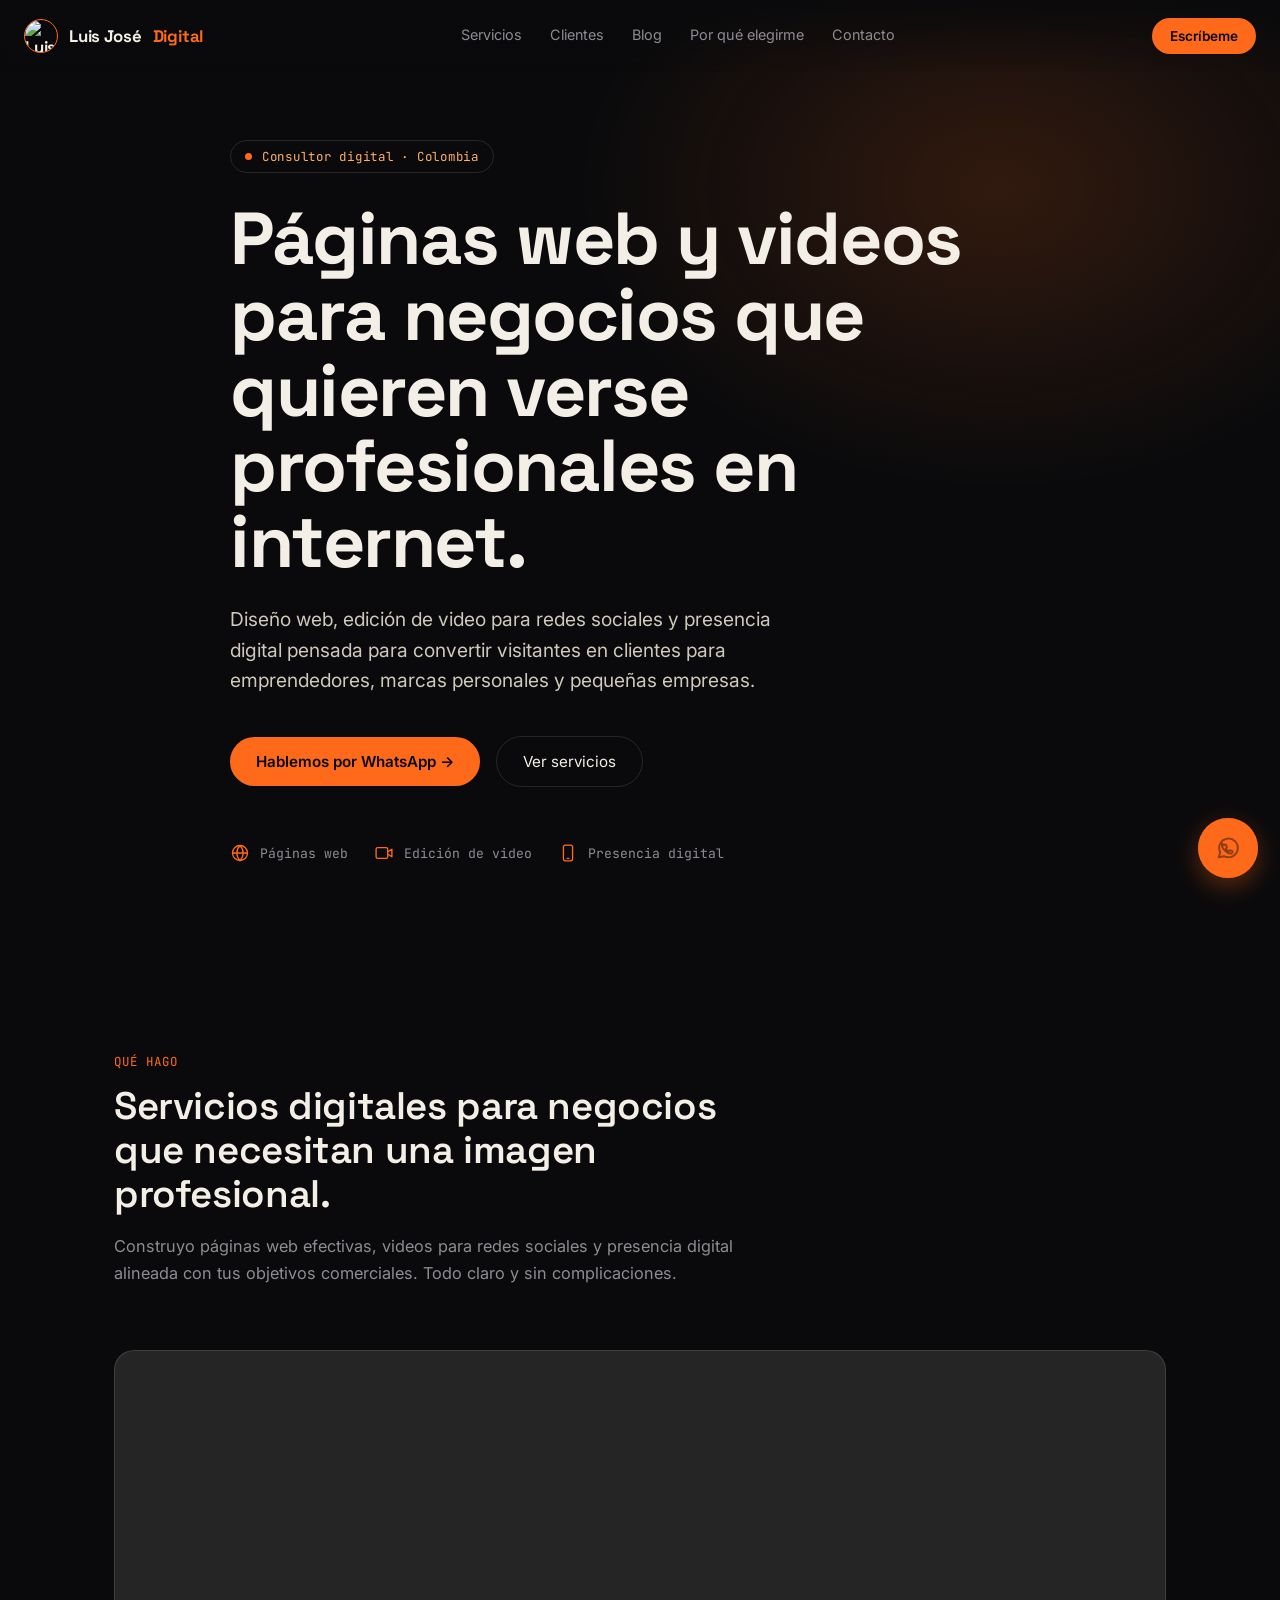
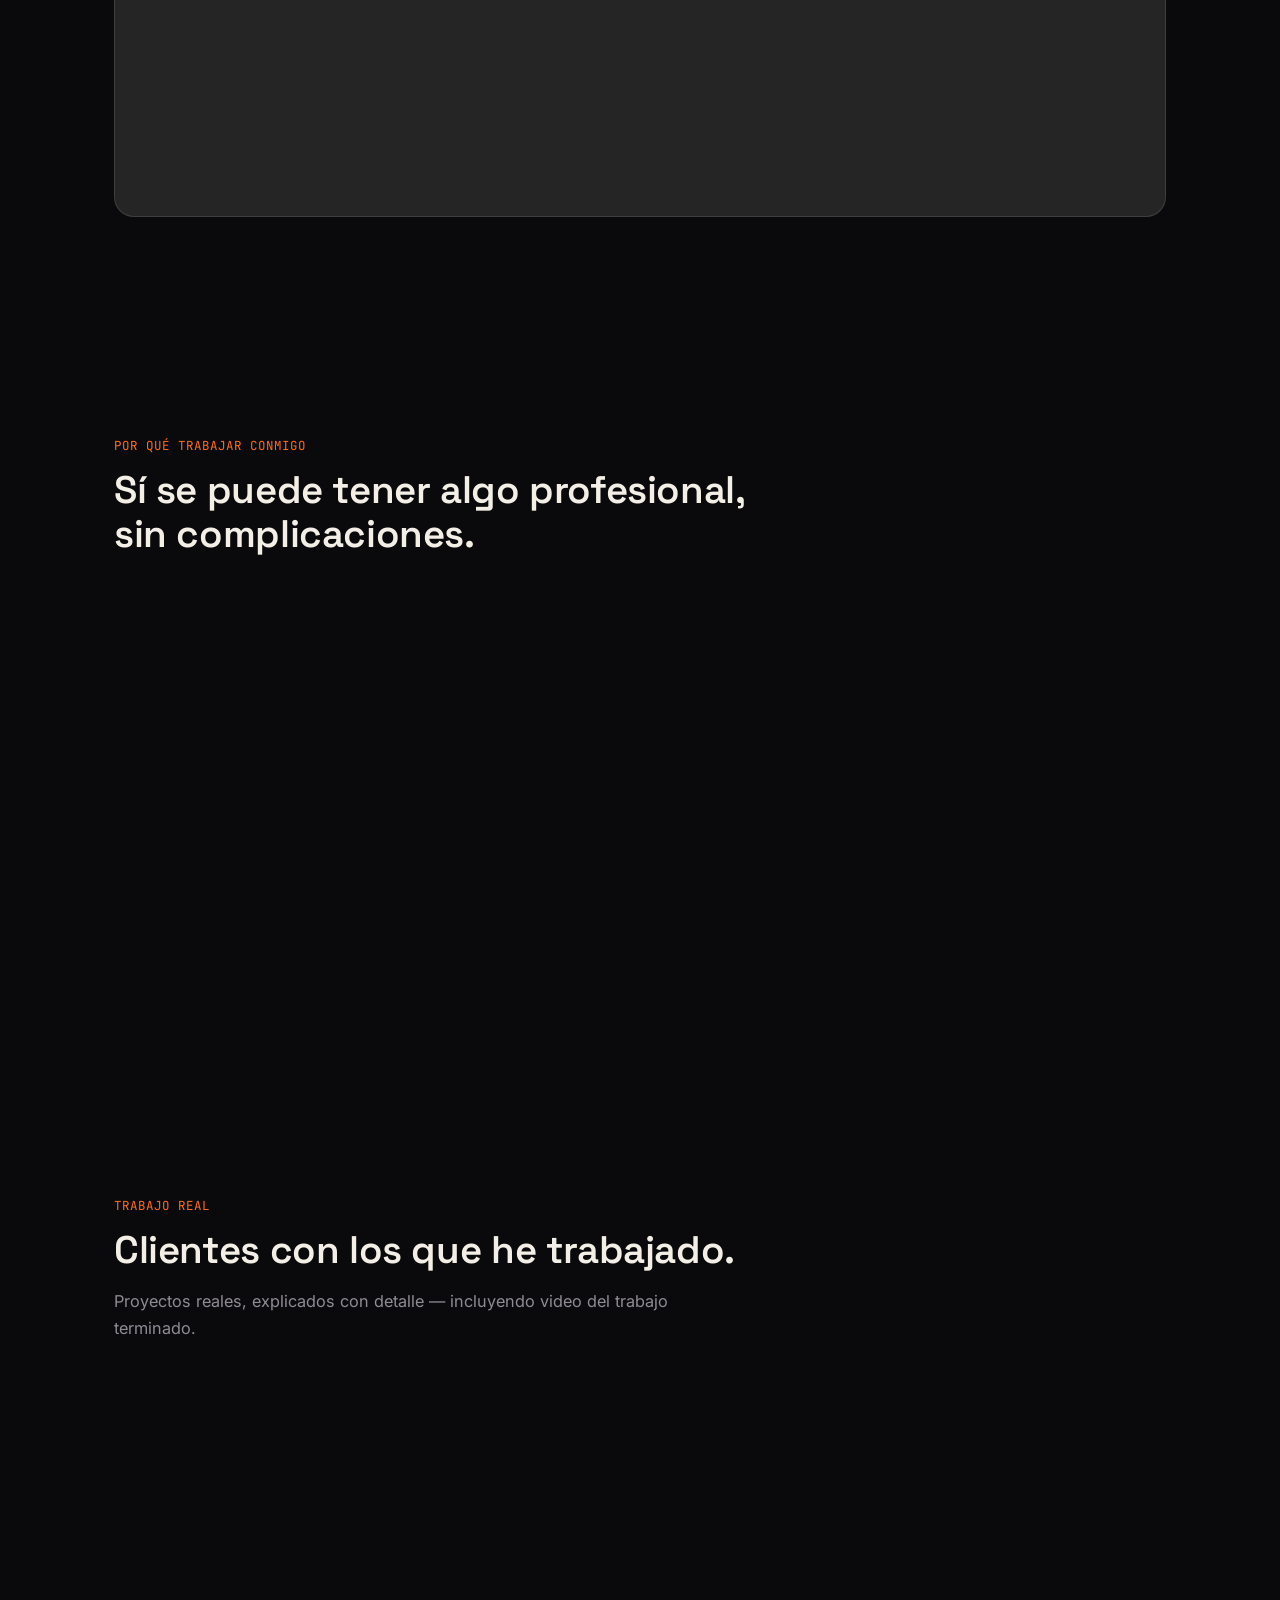
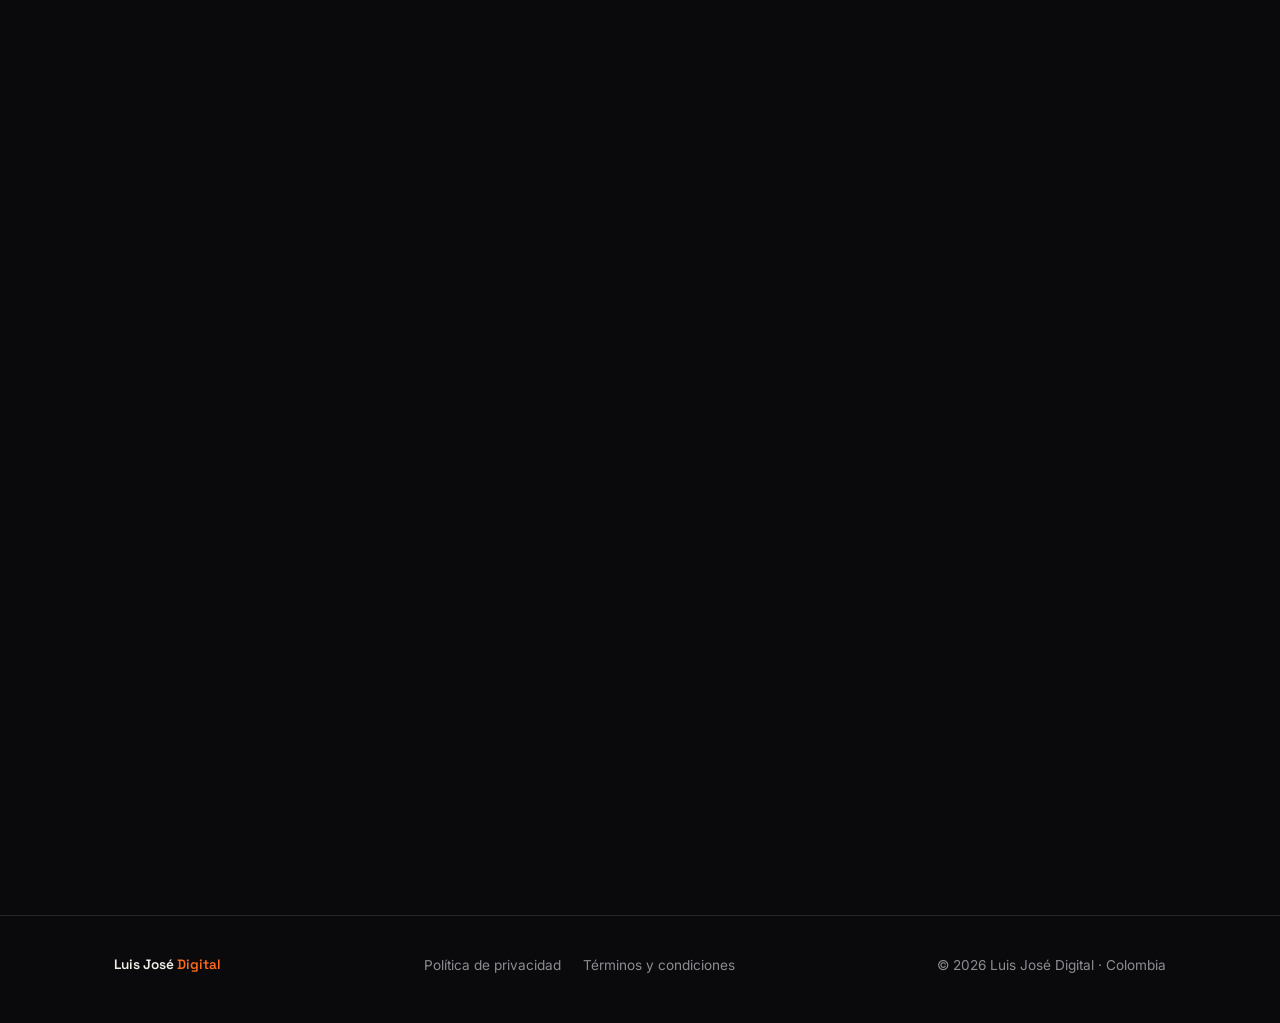
==== commit de8b817f: "Fix canonical URLs, update sitemap and improve home SEO copy" ====
--- a/index.html
+++ b/index.html
@@ -3,8 +3,8 @@
 <head>
 <meta charset="UTF-8">
 <meta name="viewport" content="width=device-width, initial-scale=1.0">
-<title>Luis José Digital — Consultor Digital</title>
-<meta name="description" content="Luis José Digital: páginas web, edición de video y presencia digital para negocios, personas y creadores de contenido.">
+<title>Páginas web y video para negocios | Luis José Digital</title>
+<meta name="description" content="Consultor digital en Colombia: diseño de páginas web, edición de video para redes y presencia digital para negocios, emprendedores y marcas personales.">
 <link rel="icon" type="image/png" href="https://i.postimg.cc/mDjmd9xJ/Perfil.png">
 <link rel="apple-touch-icon" href="https://i.postimg.cc/mDjmd9xJ/Perfil.png">
 <meta property="og:type" content="website">
@@ -19,7 +19,7 @@
 <link rel="preconnect" href="https://fonts.gstatic.com" crossorigin>
 <link href="https://fonts.googleapis.com/css2?family=Space+Grotesk:wght@400;500;600;700&family=Inter:wght@400;500;600&family=JetBrains+Mono:wght@400;500&display=swap" rel="stylesheet">
 <link rel="stylesheet" href="style.css">
-<link rel="canonical" href="https://luisjosedigital.github.io/pagina/">
+<link rel="canonical" href="https://luisjosedigital.github.io/">
 <meta name="google-site-verification" content="dXEPbk71OU6Zuv2R-OSCuUD6ZIfxZNuP-fi2BZ7kyTI" />
 <script type="application/ld+json">
 {
@@ -27,7 +27,7 @@
   "@type": "ProfessionalService",
   "name": "Luis José Digital",
   "image": "https://i.postimg.cc/mDjmd9xJ/Perfil.png",
-  "url": "https://luisjosedigital.github.io/pagina/",
+  "url": "https://luisjosedigital.github.io/",
   "telephone": "+573228460127",
   "email": "luisjosedigital@gmail.com",
   "description": "Consultor digital independiente: páginas web, edición de video y presencia digital para negocios, personas y creadores de contenido.",
@@ -44,6 +44,8 @@
   ]
 }
 </script>
+<script async src="https://pagead2.googlesyndication.com/pagead/js/adsbygoogle.js?client=ca-pub-7767083382782785"
+     crossorigin="anonymous"></script>
 </head>
 <body>
 
@@ -79,8 +81,8 @@
 <header class="hero">
   <div class="wrap">
     <span class="eyebrow">Consultor digital · Colombia</span>
-    <h1 class="title">Que tu marca, tu negocio o tu contenido <em>se vean profesionales</em>.</h1>
-    <p class="hero-sub">Páginas web, edición de video para redes y soluciones digitales para negocios, personas y creadores de contenido que quieren verse profesionales desde el primer clic.</p>
+    <h1 class="title">Páginas web y videos para negocios que quieren verse profesionales en internet.</h1>
+    <p class="hero-sub">Diseño web, edición de video para redes sociales y presencia digital pensada para convertir visitantes en clientes para emprendedores, marcas personales y pequeñas empresas.</p>
     <div class="hero-actions">
       <a class="btn-primary" href="https://wa.me/573228460127" target="_blank" rel="noopener">Hablemos por WhatsApp →</a>
       <a class="btn-ghost" href="#servicios">Ver servicios</a>
@@ -98,15 +100,15 @@
     <div class="wrap">
       <div class="section-head">
         <span class="section-eyebrow">Qué hago</span>
-        <h2 class="section-title">Soluciones digitales, de principio a fin.</h2>
-        <p class="section-desc">Desde la primera idea hasta el contenido que la muestra al mundo. Así es como te ayudo a construir presencia.</p>
+        <h2 class="section-title">Servicios digitales para negocios que necesitan una imagen profesional.</h2>
+        <p class="section-desc">Construyo páginas web efectivas, videos para redes sociales y presencia digital alineada con tus objetivos comerciales. Todo claro y sin complicaciones.</p>
       </div>
       <div class="services">
         <div class="service reveal">
           <div class="service-media"><img src="https://i.postimg.cc/1XzJbzs0/Creacion-de-Pagina.png" alt="Creación de páginas web"></div>
           <div class="service-body">
             <h3>Páginas web</h3>
-            <p>Sitios rápidos, claros y pensados para convertir visitas en clientes. Diseño propio, sin plantillas genéricas.</p>
+            <p>Sitios rápidos y confiables para empresas y emprendimientos, diseñados para atraer clientes y mostrar tu servicio con claridad.</p>
           </div>
         </div>
         <div class="service reveal">
--- a/style.css
+++ b/style.css
@@ -633,3 +633,43 @@
   .why-list .reveal:nth-child(1){transition-delay:0s;}
   .why-list .reveal:nth-child(2){transition-delay:.1s;}
   .why-list .reveal:nth-child(3){transition-delay:.2s;}
+
+  /* ---------- BLOG ---------- */
+  .blog-grid{display:grid;grid-template-columns:repeat(3,1fr);gap:22px;}
+  @media(max-width:900px){.blog-grid{grid-template-columns:1fr 1fr;}}
+  @media(max-width:640px){.blog-grid{grid-template-columns:1fr;}}
+  .blog-card{
+    background:var(--charcoal);border:1px solid var(--line);border-radius:18px;
+    padding:28px 26px;display:flex;flex-direction:column;gap:14px;
+    transition:background .2s ease, border-color .2s ease, transform .2s ease;
+  }
+  .blog-card:hover{background:var(--charcoal-2);border-color:var(--orange-soft);transform:translateY(-3px);}
+  .blog-tag{
+    align-self:flex-start;
+    font-family:'JetBrains Mono',monospace;font-size:0.72rem;color:var(--orange);
+    border:1px solid var(--line);padding:5px 12px;border-radius:100px;
+  }
+  .blog-card h3{font-family:'Space Grotesk',sans-serif;font-size:1.1rem;font-weight:600;line-height:1.3;}
+  .blog-card p{color:var(--gray);font-size:0.9rem;line-height:1.55;flex:1;}
+  .blog-card .blog-read{
+    font-family:'JetBrains Mono',monospace;font-size:0.8rem;color:var(--orange-soft);
+  }
+
+  /* ---------- ARTÍCULO DE BLOG ---------- */
+  .article-doc{max-width:700px;}
+  .article-doc h2{
+    font-family:'Space Grotesk',sans-serif;font-weight:600;
+    font-size:1.2rem;color:var(--paper);margin-top:34px;margin-bottom:12px;
+  }
+  .article-doc h2:first-of-type{margin-top:0;}
+  .article-doc p{color:var(--gray);line-height:1.75;margin-bottom:16px;font-size:0.98rem;}
+  .article-doc ul, .article-doc ol{margin:0 0 16px 22px;color:var(--gray);line-height:1.75;font-size:0.98rem;}
+  .article-doc li{margin-bottom:8px;}
+  .article-doc strong{color:var(--paper);font-weight:600;}
+  .article-doc a{color:var(--orange-soft);text-decoration:underline;text-underline-offset:3px;}
+  .article-doc a:hover{color:var(--orange);}
+  .article-cta{
+    margin-top:40px;background:var(--charcoal);border:1px solid var(--line);
+    border-radius:16px;padding:26px 30px;display:flex;align-items:center;justify-content:space-between;gap:20px;flex-wrap:wrap;
+  }
+  .article-cta p{color:var(--paper);font-size:0.98rem;margin:0;font-weight:500;}
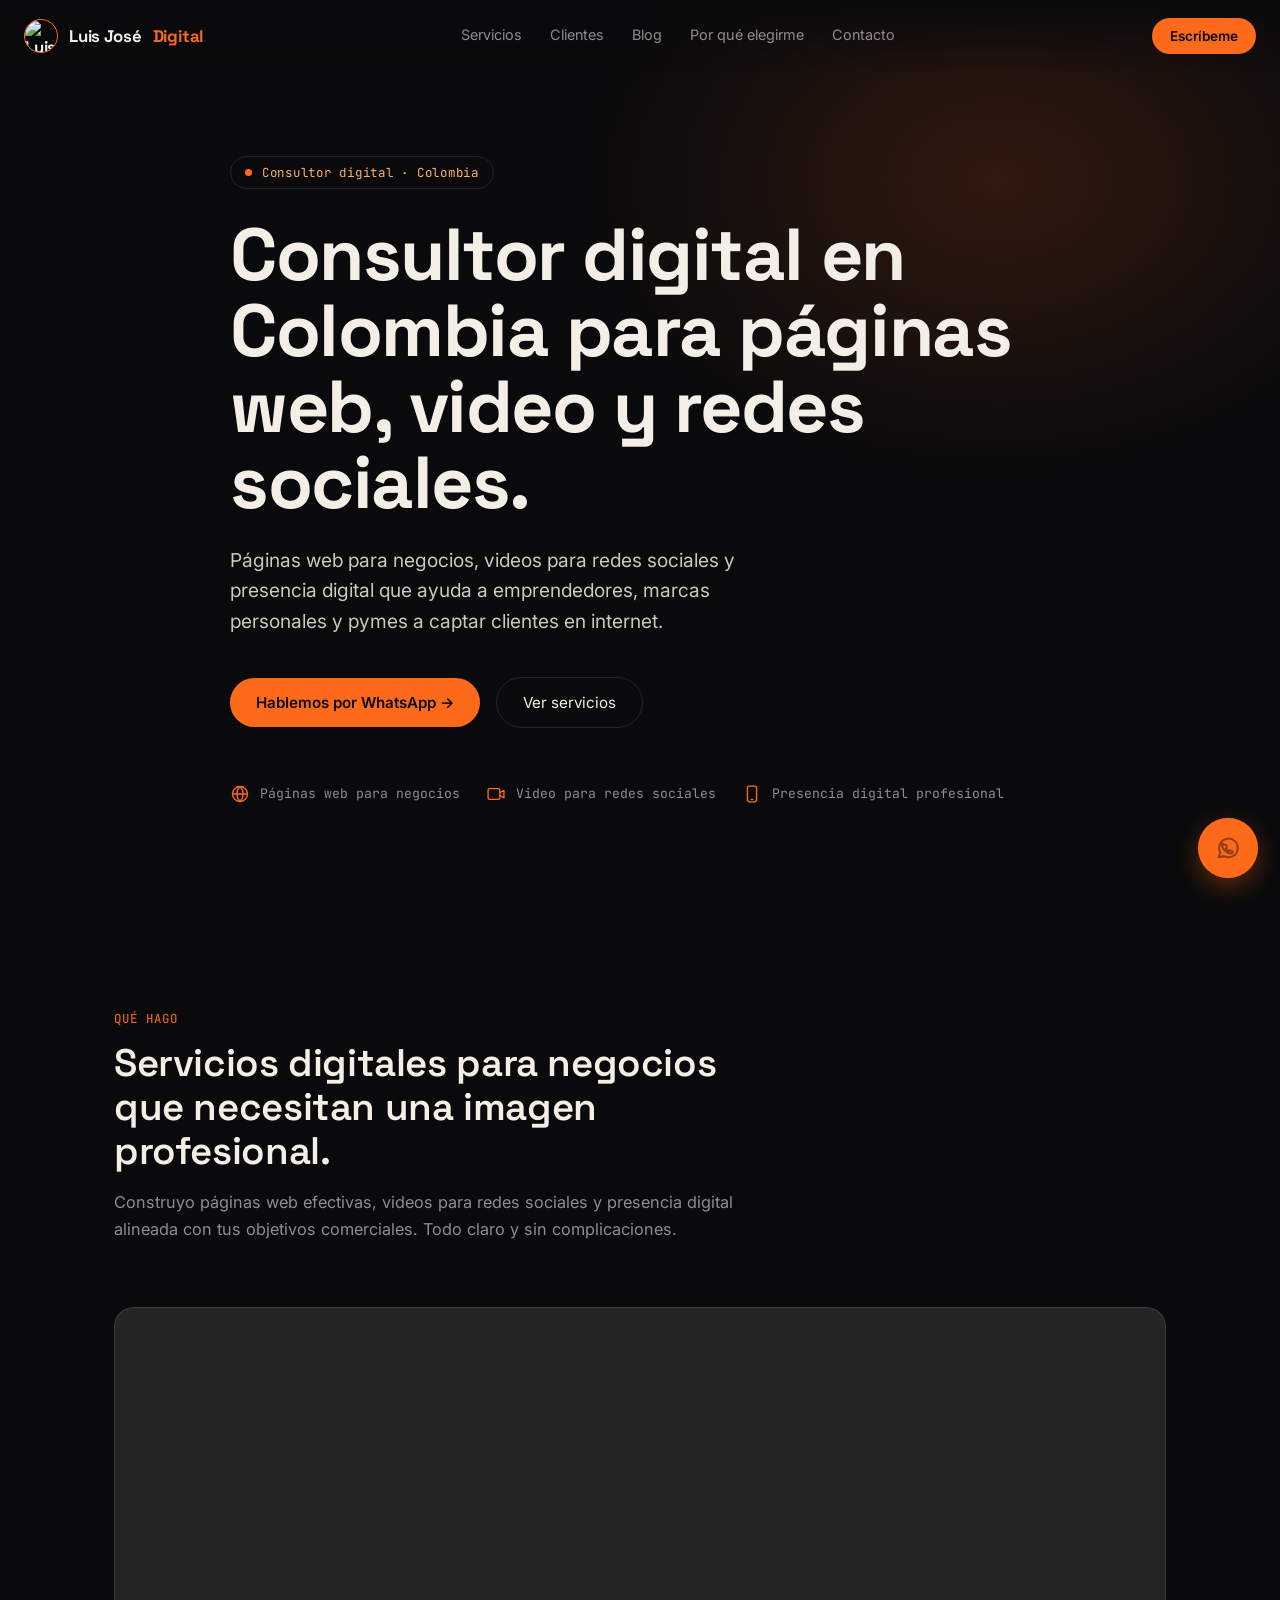
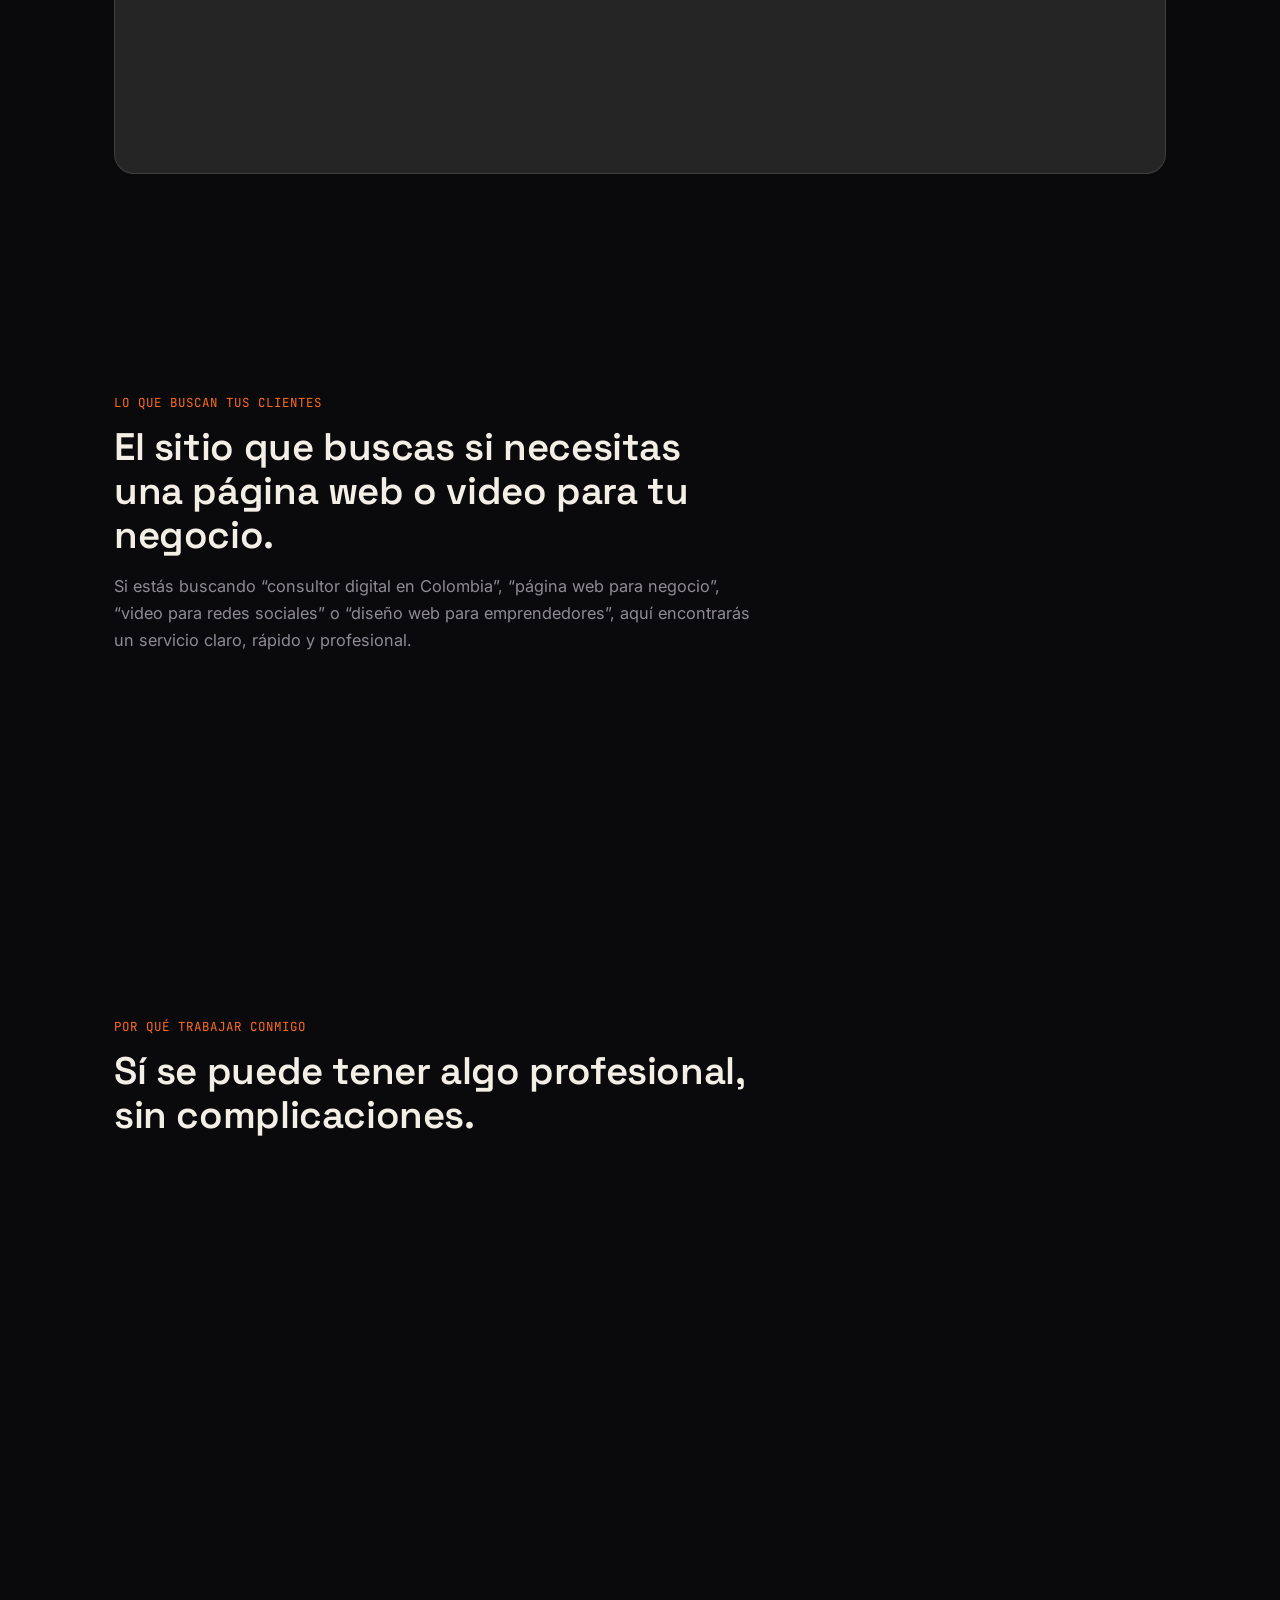
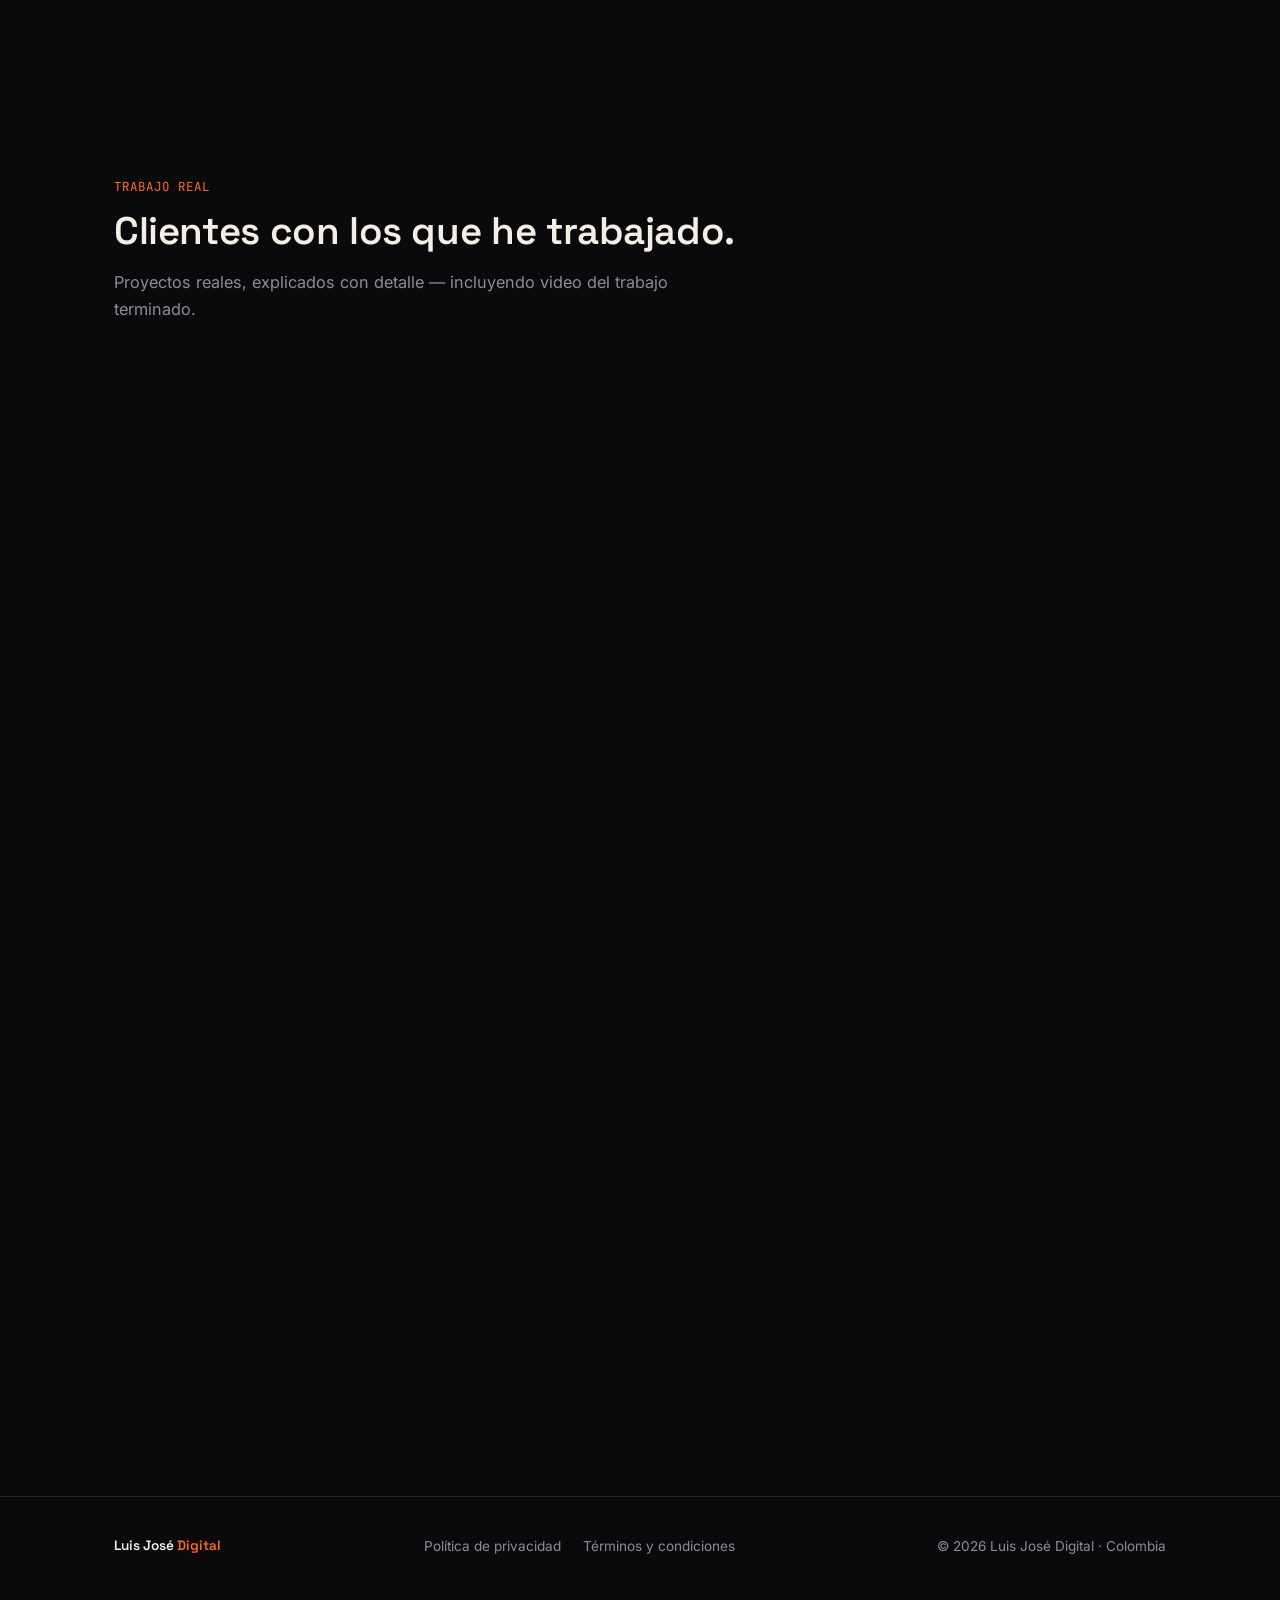
==== commit fcd6bb66: "Add new blog articles and improve homepage SEO for better search presentation" ====
--- a/index.html
+++ b/index.html
@@ -3,17 +3,18 @@
 <head>
 <meta charset="UTF-8">
 <meta name="viewport" content="width=device-width, initial-scale=1.0">
-<title>Páginas web y video para negocios | Luis José Digital</title>
-<meta name="description" content="Consultor digital en Colombia: diseño de páginas web, edición de video para redes y presencia digital para negocios, emprendedores y marcas personales.">
+<title>Consultor digital para páginas web y video en Colombia | Luis José Digital</title>
+<meta name="description" content="Consultor digital en Colombia: páginas web para negocios, edición de video para redes y presencia digital profesional para emprendedores y pymes.">
+<meta name="keywords" content="consultor digital, páginas web para negocios, diseño web, edición de video para redes, presencia digital, marketing digital, consultoría digital Colombia">
 <link rel="icon" type="image/png" href="https://i.postimg.cc/mDjmd9xJ/Perfil.png">
 <link rel="apple-touch-icon" href="https://i.postimg.cc/mDjmd9xJ/Perfil.png">
 <meta property="og:type" content="website">
-<meta property="og:title" content="Luis José Digital — Consultor Digital">
-<meta property="og:description" content="Páginas web, edición de video y presencia digital para negocios, personas y creadores de contenido.">
+<meta property="og:title" content="Consultor digital para páginas web y video en Colombia">
+<meta property="og:description" content="Consultor digital en Colombia: diseño de páginas web, video para redes sociales y presencia digital para negocios, emprendedores y marcas personales.">
 <meta property="og:image" content="https://i.postimg.cc/mDjmd9xJ/Perfil.png">
-<meta name="twitter:card" content="summary">
-<meta name="twitter:title" content="Luis José Digital — Consultor Digital">
-<meta name="twitter:description" content="Páginas web, edición de video y presencia digital para negocios, personas y creadores de contenido.">
+<meta name="twitter:card" content="summary_large_image">
+<meta name="twitter:title" content="Consultor digital para páginas web y video en Colombia">
+<meta name="twitter:description" content="Consultor digital en Colombia: diseño de páginas web, video para redes sociales y presencia digital para emprendedores y pymes.">
 <meta name="twitter:image" content="https://i.postimg.cc/mDjmd9xJ/Perfil.png">
 <link rel="preconnect" href="https://fonts.googleapis.com">
 <link rel="preconnect" href="https://fonts.gstatic.com" crossorigin>
@@ -30,7 +31,7 @@
   "url": "https://luisjosedigital.github.io/",
   "telephone": "+573228460127",
   "email": "luisjosedigital@gmail.com",
-  "description": "Consultor digital independiente: páginas web, edición de video y presencia digital para negocios, personas y creadores de contenido.",
+  "description": "Consultor digital independiente en Colombia: páginas web para negocios, edición de video para redes sociales y presencia digital profesional para emprendedores y pymes.",
   "address": {
     "@type": "PostalAddress",
     "addressCountry": "CO"
@@ -50,7 +51,7 @@
 <body>
 
 <nav>
-  <a class="nav-logo" href="index.html">
+  <a class="nav-logo" href="/">
     <img class="nav-avatar" src="https://i.postimg.cc/mDjmd9xJ/Perfil.png" alt="Luis José">
     Luis José <span>Digital</span>
   </a>
@@ -81,16 +82,16 @@
 <header class="hero">
   <div class="wrap">
     <span class="eyebrow">Consultor digital · Colombia</span>
-    <h1 class="title">Páginas web y videos para negocios que quieren verse profesionales en internet.</h1>
-    <p class="hero-sub">Diseño web, edición de video para redes sociales y presencia digital pensada para convertir visitantes en clientes para emprendedores, marcas personales y pequeñas empresas.</p>
+    <h1 class="title">Consultor digital en Colombia para páginas web, video y redes sociales.</h1>
+    <p class="hero-sub">Páginas web para negocios, videos para redes sociales y presencia digital que ayuda a emprendedores, marcas personales y pymes a captar clientes en internet.</p>
     <div class="hero-actions">
       <a class="btn-primary" href="https://wa.me/573228460127" target="_blank" rel="noopener">Hablemos por WhatsApp →</a>
       <a class="btn-ghost" href="#servicios">Ver servicios</a>
     </div>
     <div class="hero-tags">
-      <span><svg class="icon" viewBox="0 0 24 24"><circle cx="12" cy="12" r="9"/><path d="M3 12h18M12 3c2.5 2.5 3.8 5.7 3.8 9s-1.3 6.5-3.8 9c-2.5-2.5-3.8-5.7-3.8-9S9.5 5.5 12 3z"/></svg> Páginas web</span>
-      <span><svg class="icon" viewBox="0 0 24 24"><rect x="2.5" y="5.5" width="14" height="13" rx="2"/><path d="M16.5 10.5l5-3v9l-5-3"/></svg> Edición de video</span>
-      <span><svg class="icon" viewBox="0 0 24 24"><rect x="6.5" y="2.5" width="11" height="19" rx="2.5"/><path d="M11 18.5h2"/></svg> Presencia digital</span>
+      <span><svg class="icon" viewBox="0 0 24 24"><circle cx="12" cy="12" r="9"/><path d="M3 12h18M12 3c2.5 2.5 3.8 5.7 3.8 9s-1.3 6.5-3.8 9c-2.5-2.5-3.8-5.7-3.8-9S9.5 5.5 12 3z"/></svg> Páginas web para negocios</span>
+      <span><svg class="icon" viewBox="0 0 24 24"><rect x="2.5" y="5.5" width="14" height="13" rx="2"/><path d="M16.5 10.5l5-3v9l-5-3"/></svg> Video para redes sociales</span>
+      <span><svg class="icon" viewBox="0 0 24 24"><rect x="6.5" y="2.5" width="11" height="19" rx="2.5"/><path d="M11 18.5h2"/></svg> Presencia digital profesional</span>
     </div>
   </div>
 </header>
@@ -108,14 +109,14 @@
           <div class="service-media"><img src="https://i.postimg.cc/1XzJbzs0/Creacion-de-Pagina.png" alt="Creación de páginas web"></div>
           <div class="service-body">
             <h3>Páginas web</h3>
-            <p>Sitios rápidos y confiables para empresas y emprendimientos, diseñados para atraer clientes y mostrar tu servicio con claridad.</p>
+            <p>Páginas web para negocios, servicios y marcas personales que buscan más clientes y mayor confianza online.</p>
           </div>
         </div>
         <div class="service reveal">
           <div class="service-media"><img src="https://i.postimg.cc/MHGdgGq7/Creacion-de-Video.png" alt="Creación de video"></div>
           <div class="service-body">
             <h3>Edición de video</h3>
-            <p>Contenido editado para redes sociales que capta la atención en los primeros segundos y refuerza tu marca.</p>
+            <p>Videos optimizados para Instagram, TikTok y YouTube que ayudan a tu negocio a contar su propuesta de forma clara y profesional.</p>
           </div>
         </div>
         <div class="service reveal">
@@ -125,6 +126,24 @@
             <p>Estrategia y ejecución para que tu marca, negocio o canal se vea igual de serio en internet que en persona.</p>
           </div>
         </div>
+      </div>
+    </div>
+  </section>
+
+  <section class="section" id="busqueda">
+    <div class="wrap">
+      <div class="section-head">
+        <span class="section-eyebrow">Lo que buscan tus clientes</span>
+        <h2 class="section-title">El sitio que buscas si necesitas una página web o video para tu negocio.</h2>
+        <p class="section-desc">Si estás buscando “consultor digital en Colombia”, “página web para negocio”, “video para redes sociales” o “diseño web para emprendedores”, aquí encontrarás un servicio claro, rápido y profesional.</p>
+      </div>
+      <div class="search-keywords reveal">
+        <ul>
+          <li>Diseño de páginas web para negocios y emprendimientos.</li>
+          <li>Edición de video para Instagram, TikTok y YouTube.</li>
+          <li>Presencia digital profesional para marcas personales y pymes.</li>
+          <li>Rendimiento rápido, contenido claro y diseño enfocado en convertir.</li>
+        </ul>
       </div>
     </div>
   </section>
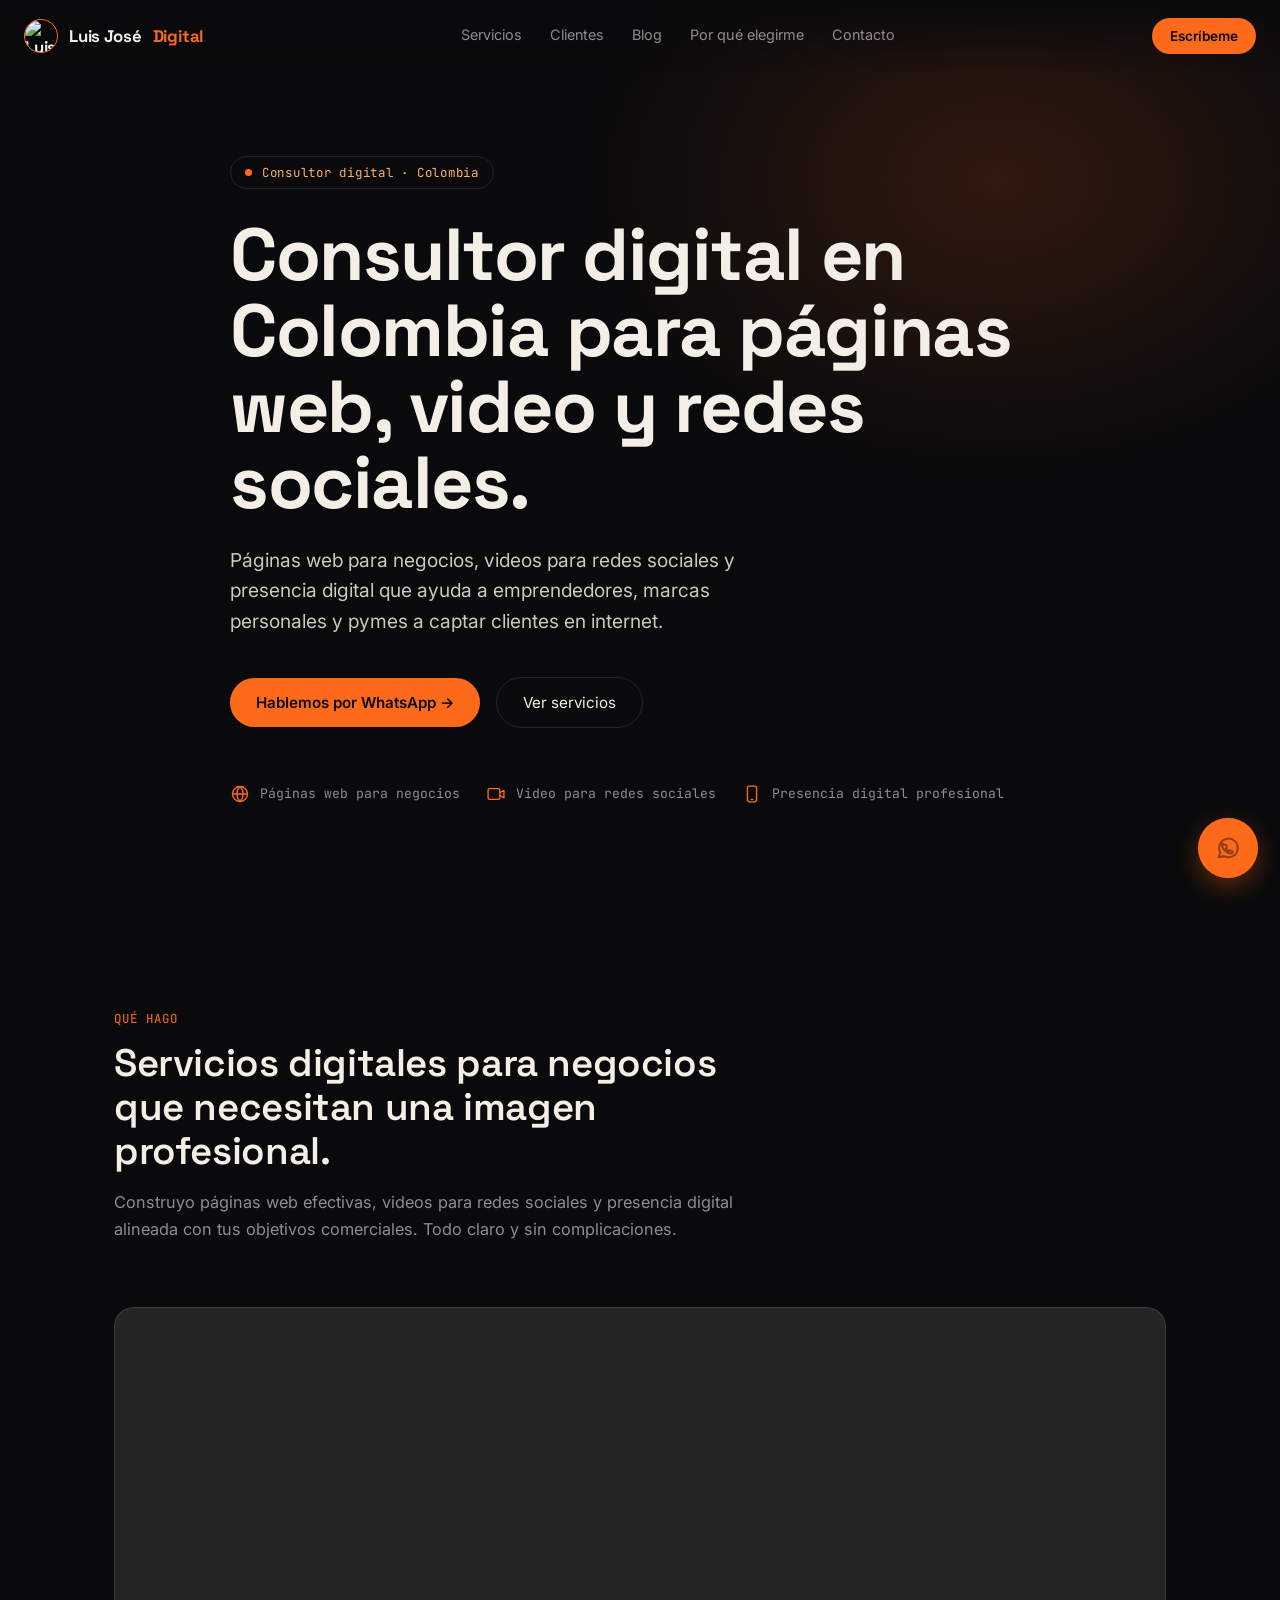
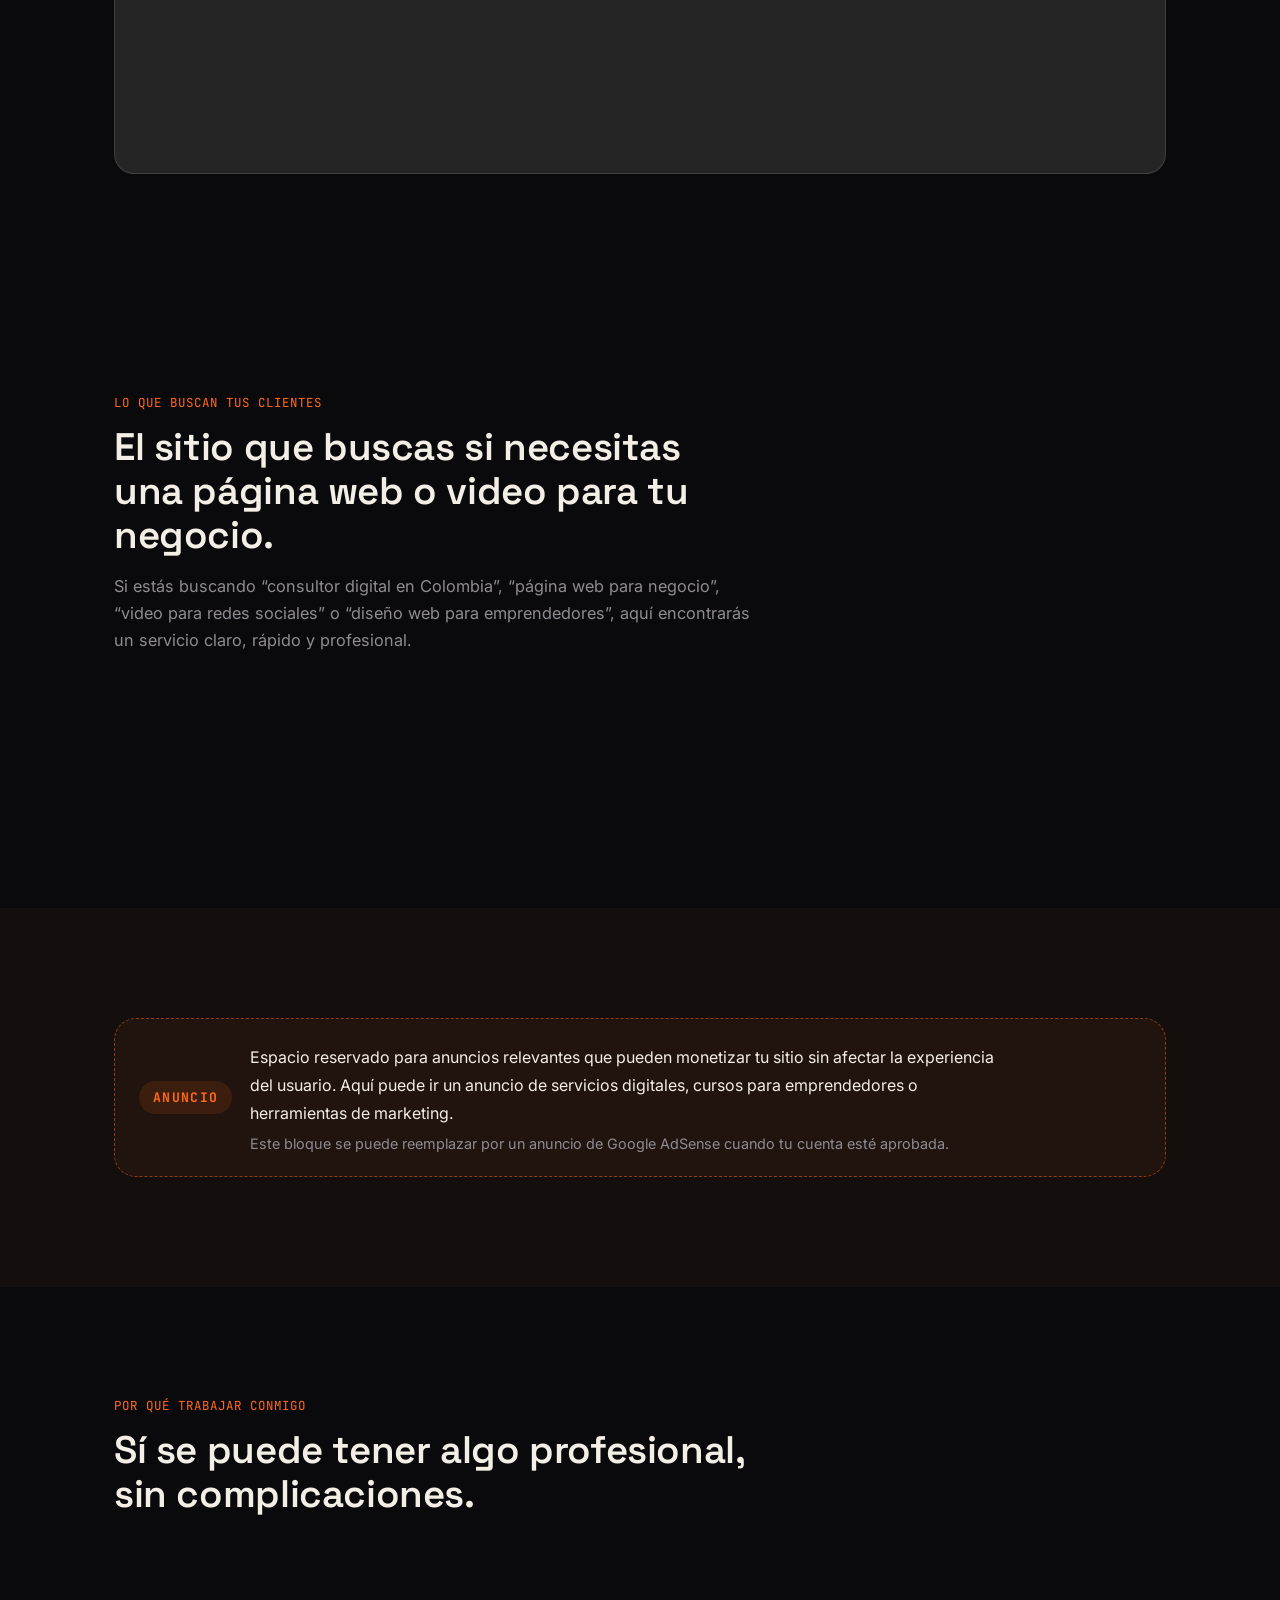
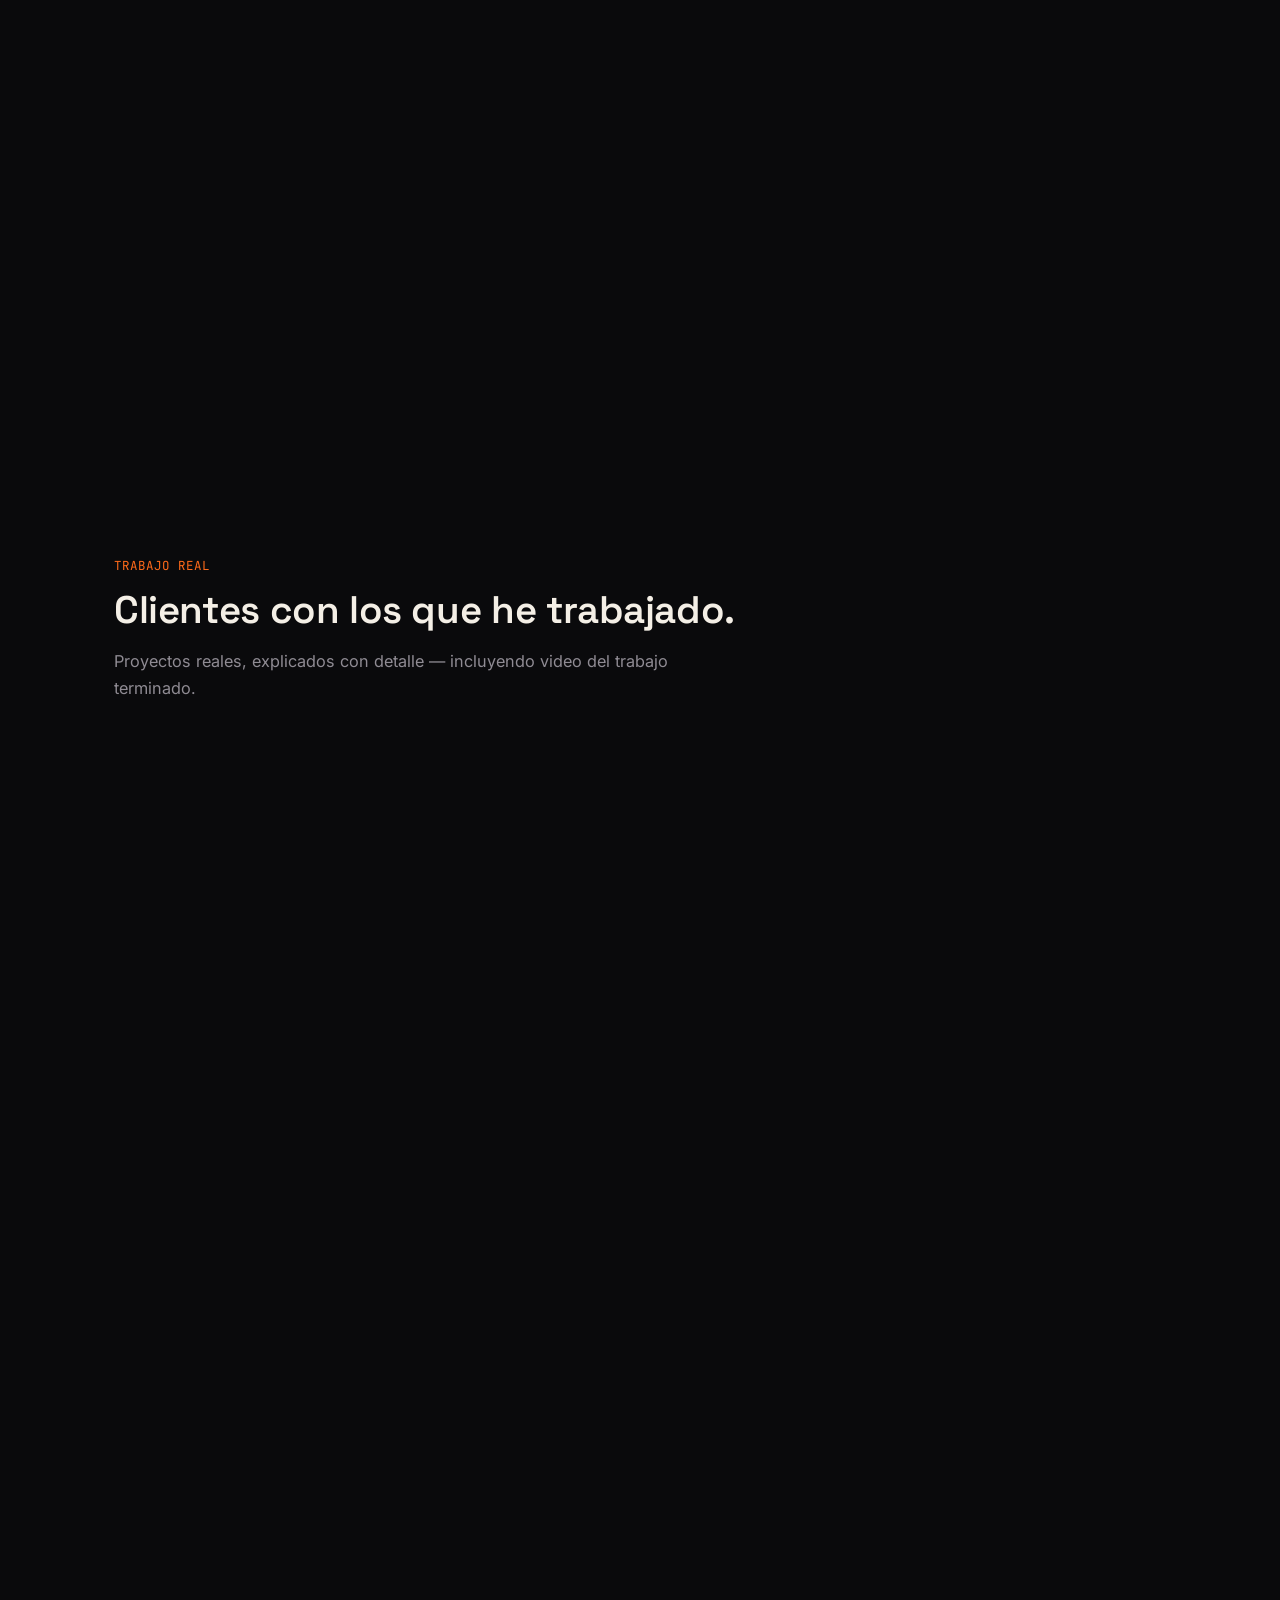
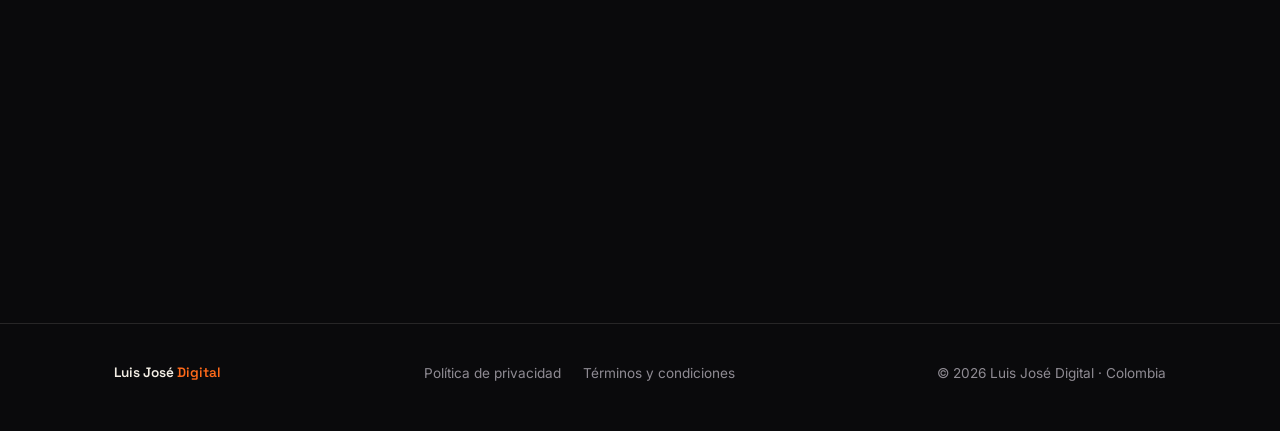
==== commit 5d6c5db6: "Add Cloudflare Turnstile anti-spam protection and policy update" ====
--- a/index.html
+++ b/index.html
@@ -22,6 +22,7 @@
 <link rel="stylesheet" href="style.css">
 <link rel="canonical" href="https://luisjosedigital.github.io/">
 <meta name="google-site-verification" content="dXEPbk71OU6Zuv2R-OSCuUD6ZIfxZNuP-fi2BZ7kyTI" />
+<script src="https://challenges.cloudflare.com/turnstile/v0/api.js" async defer></script>
 <script type="application/ld+json">
 {
   "@context": "https://schema.org",
@@ -148,6 +149,18 @@
     </div>
   </section>
 
+  <section class="section ad-panel">
+    <div class="wrap">
+      <div class="ad-slot">
+        <span class="ad-badge">Anuncio</span>
+        <div>
+          <p>Espacio reservado para anuncios relevantes que pueden monetizar tu sitio sin afectar la experiencia del usuario. Aquí puede ir un anuncio de servicios digitales, cursos para emprendedores o herramientas de marketing.</p>
+          <small>Este bloque se puede reemplazar por un anuncio de Google AdSense cuando tu cuenta esté aprobada.</small>
+        </div>
+      </div>
+    </div>
+  </section>
+
   <section class="section" id="por-que">
     <div class="wrap">
       <div class="section-head">
@@ -264,6 +277,16 @@
               <textarea id="f-detalles" placeholder="Ej: tengo una tienda de ropa y quiero una página para vender online..."></textarea>
             </div>
 
+            <div class="field honeypot-field">
+              <label for="f-honeypot">No completar este campo</label>
+              <input type="text" id="f-honeypot" autocomplete="off" tabindex="-1" />
+            </div>
+
+            <div class="field turnstile-field">
+              <div class="turnstile" data-sitekey="TU_CLAVE_TURNSTILE_AQUI" data-callback="onTurnstileSuccess" data-theme="dark"></div>
+              <div class="turnstile-note" id="turnstile-status">Por favor confirma que no eres un robot.</div>
+            </div>
+
             <button class="pedido-submit" onclick="enviarPedido('whatsapp')">
               Enviar pedido por WhatsApp →
             </button>
@@ -294,7 +317,26 @@
       return msg;
     }
 
+    let turnstileValidated = false;
+
+    function onTurnstileSuccess(token){
+      turnstileValidated = true;
+      const status = document.getElementById('turnstile-status');
+      if (status) status.textContent = 'Verificación completada. Ya puedes enviar tu pedido.';
+    }
+
     function enviarPedido(canal){
+      const honeypot = document.getElementById('f-honeypot').value.trim();
+      if (honeypot){
+        alert('No se pudo enviar el pedido. Por favor usa el formulario normal.');
+        return;
+      }
+
+      if (!turnstileValidated){
+        alert('Por favor confirma que no eres un robot antes de enviar tu pedido.');
+        return;
+      }
+
       const msg = construirMensaje();
       if (canal === 'whatsapp'){
         window.open(`https://wa.me/${WA_NUMERO}?text=${encodeURIComponent(msg)}`, '_blank');
@@ -308,6 +350,8 @@
     const MSG_RAPIDO = 'Hola Luis, vi tu página y me interesa saber más sobre tus servicios digitales.';
     document.getElementById('ql-whatsapp').href = `https://wa.me/${WA_NUMERO}?text=${encodeURIComponent(MSG_RAPIDO)}`;
     document.getElementById('ql-email').href = `mailto:${EMAIL_DEST}?subject=${encodeURIComponent('Consulta desde la página')}&body=${encodeURIComponent(MSG_RAPIDO)}`;
+
+    window.onTurnstileSuccess = onTurnstileSuccess;
   </script>
 
 </main>
--- a/style.css
+++ b/style.css
@@ -178,6 +178,12 @@
   }
   .hero-tags span{display:flex;align-items:center;gap:10px;}
 
+  .ad-panel{padding:40px 0;background:rgba(255,106,26,0.04);}
+  .ad-panel .ad-slot{display:flex;align-items:center;gap:18px;padding:24px;border:1px dashed rgba(255,106,26,0.5);background:rgba(255,106,26,0.06);border-radius:22px;}
+  .ad-badge{padding:8px 14px;background:rgba(255,106,26,0.12);color:var(--orange);font-family:'JetBrains Mono',monospace;font-size:0.82rem;font-weight:700;border-radius:999px;text-transform:uppercase;letter-spacing:0.1em;}
+  .ad-slot p{color:var(--paper);font-size:1rem;line-height:1.75;max-width:760px;}
+  .ad-slot small{display:block;color:var(--gray);margin-top:8px;font-size:0.9rem;}
+
   /* ---------- ICONS ---------- */
   .icon{
     width:20px;height:20px;flex-shrink:0;
@@ -402,6 +408,9 @@
     background-repeat:no-repeat;background-position:right 14px center;background-size:16px;
     padding-right:38px;
   }
+  .honeypot-field{position:absolute;left:-9999px;top:-9999px;visibility:hidden;height:0;overflow:hidden;}
+  .turnstile-field{margin-bottom:24px;}
+  .turnstile-note{margin-top:12px;color:var(--gray);font-size:0.95rem;line-height:1.6;}
   .pedido-submit{
     width:100%;background:var(--orange);color:var(--black);
     font-weight:600;font-size:0.95rem;
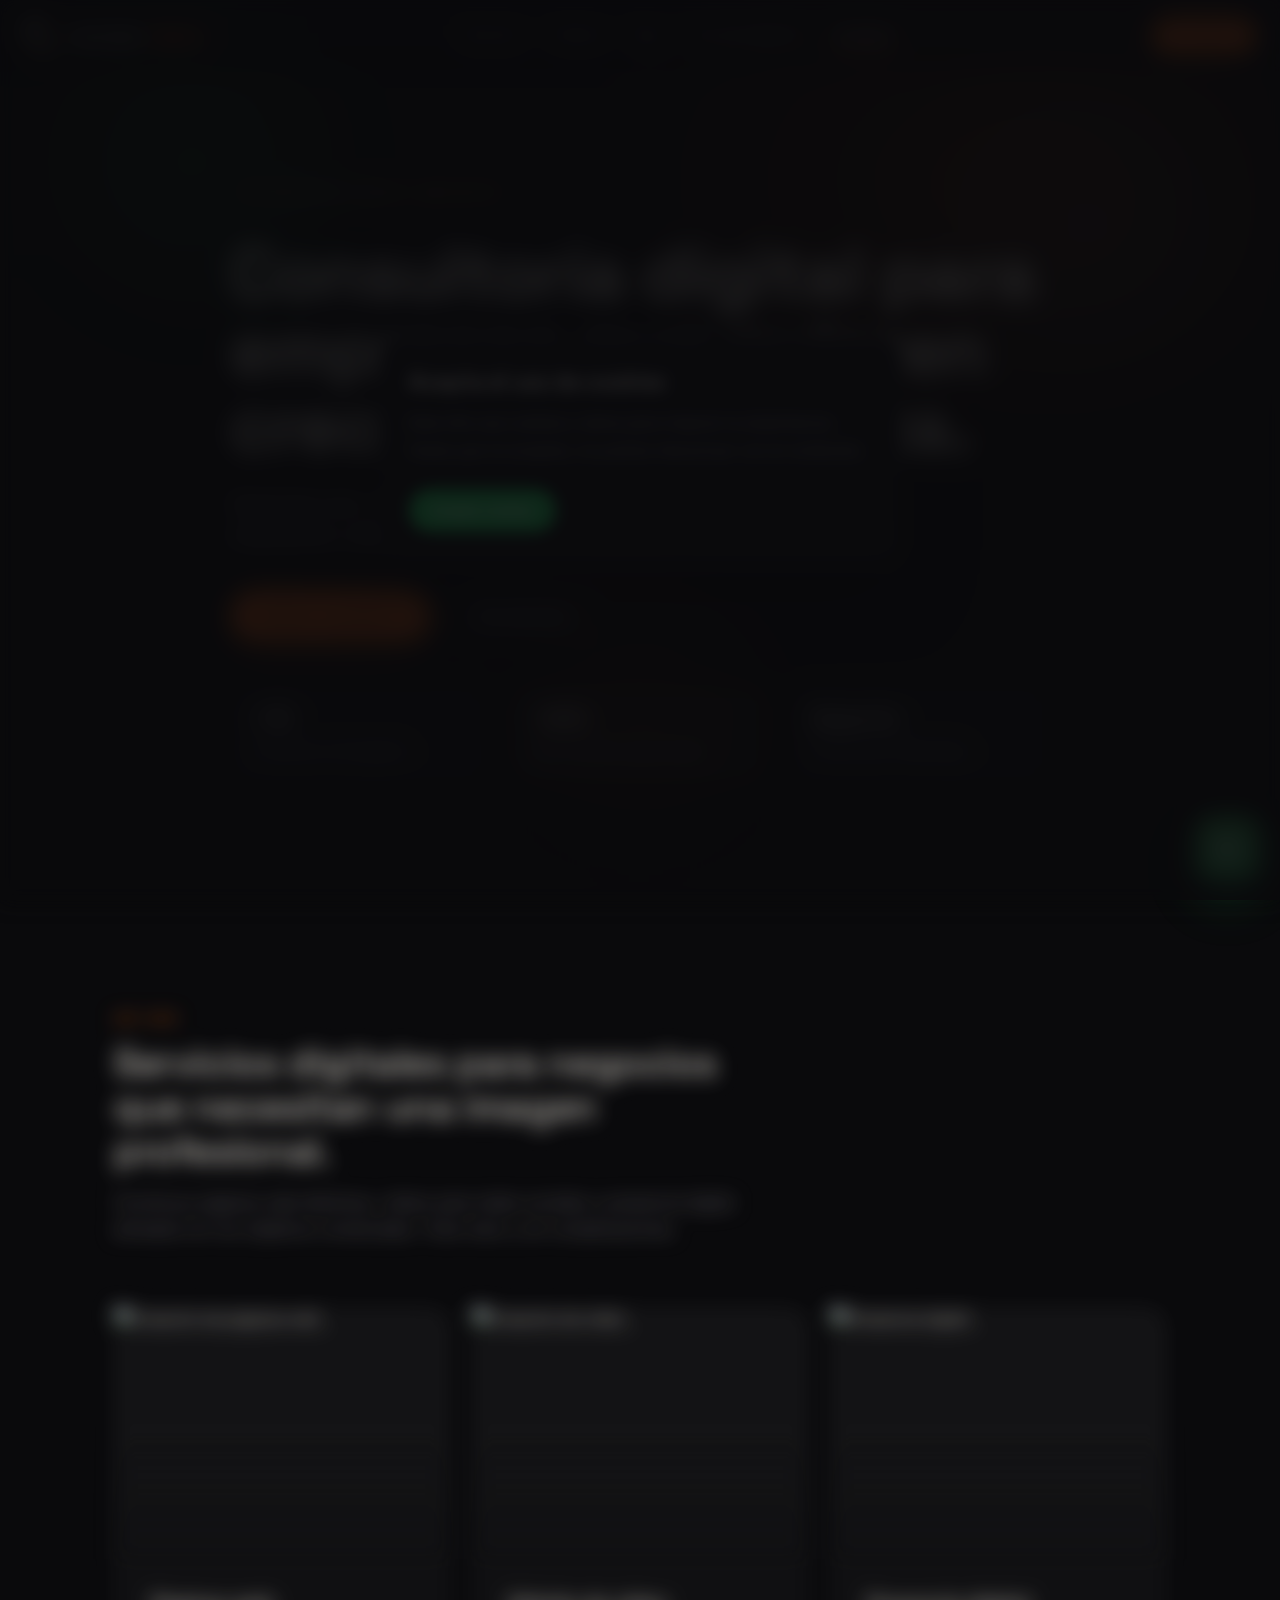
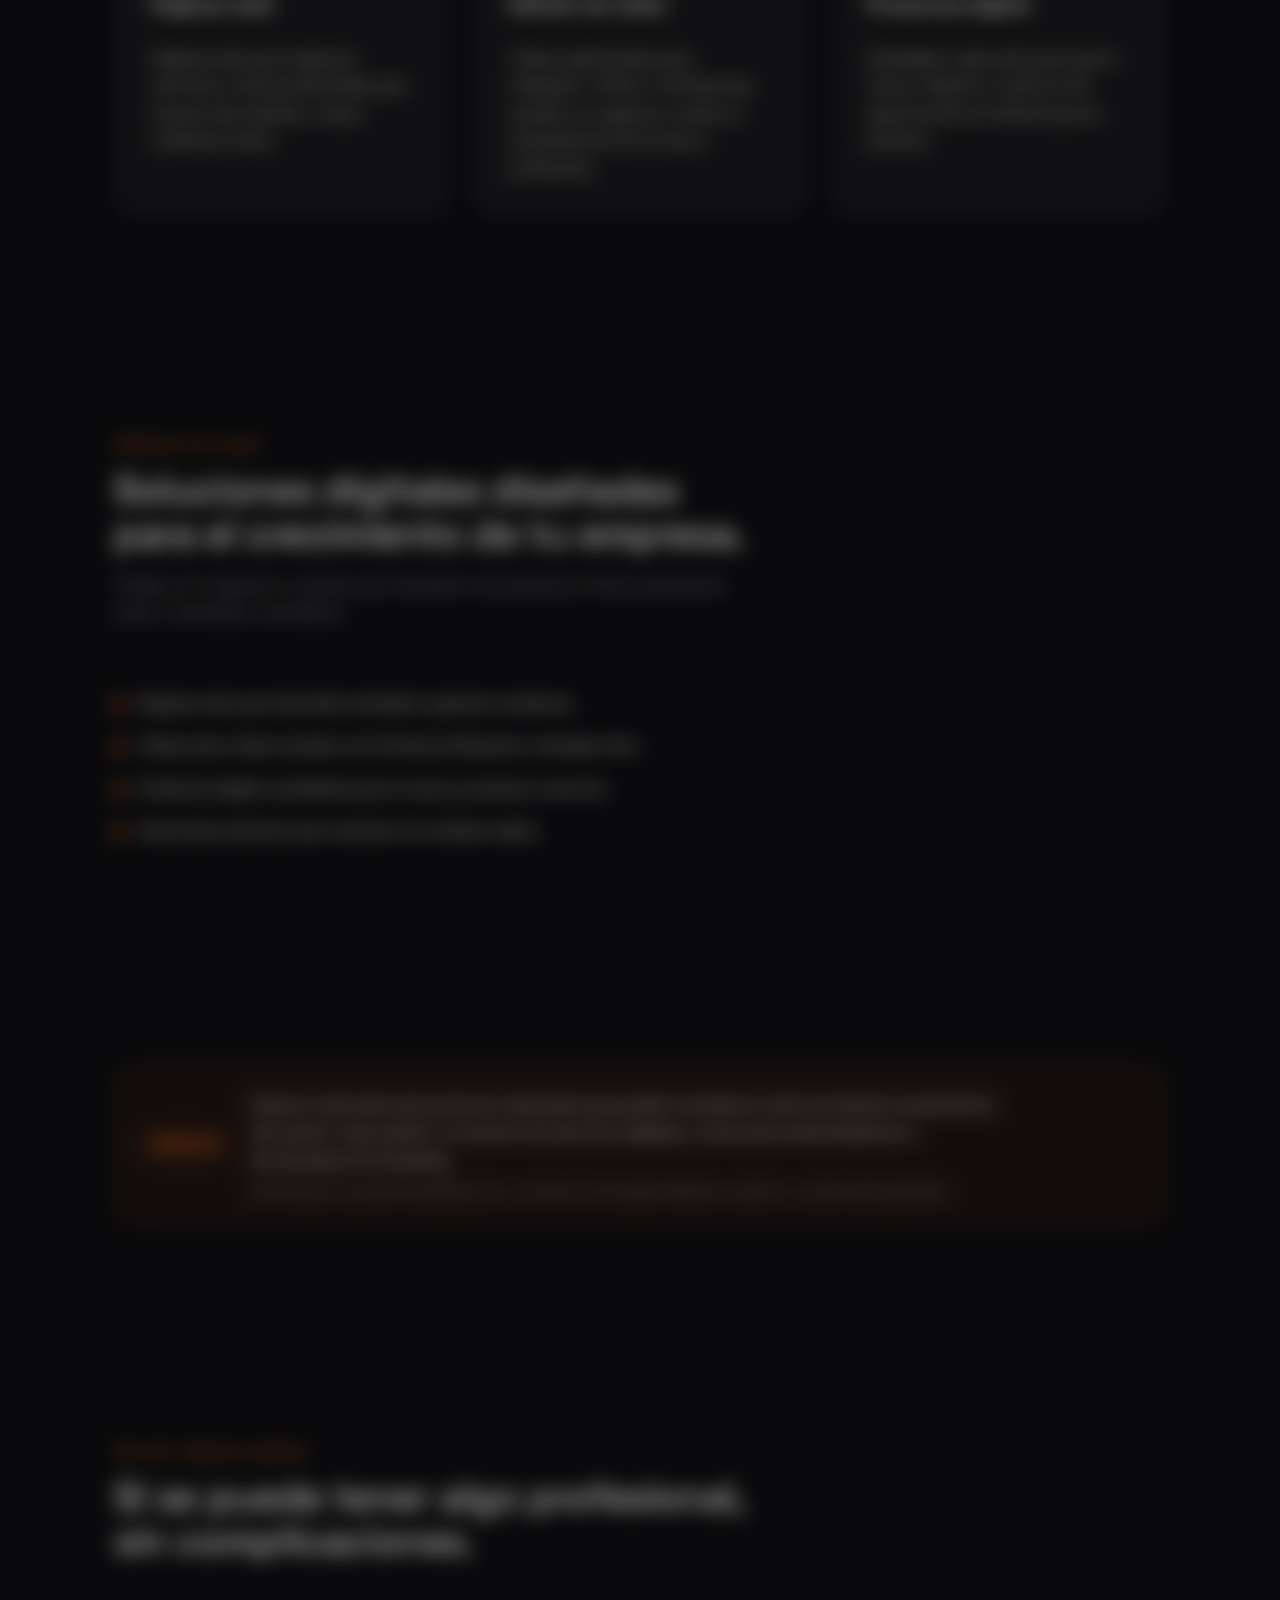
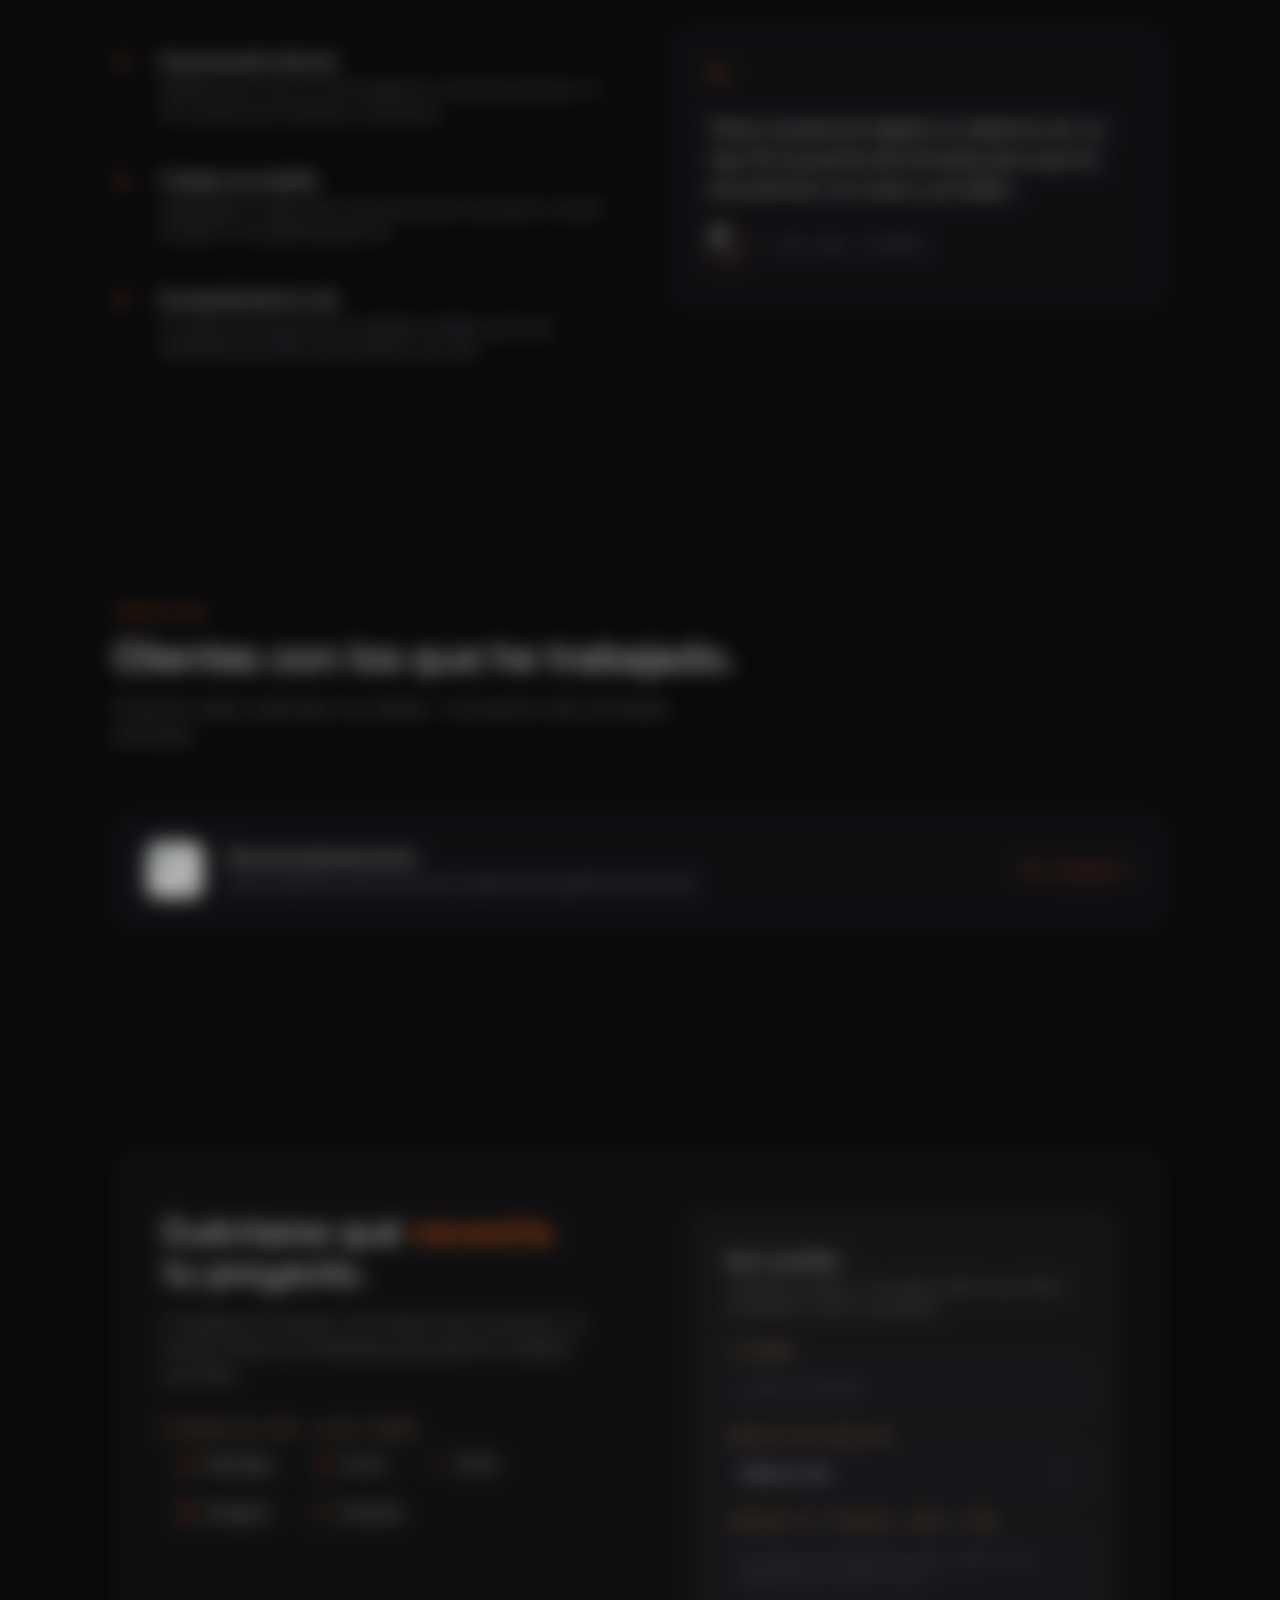
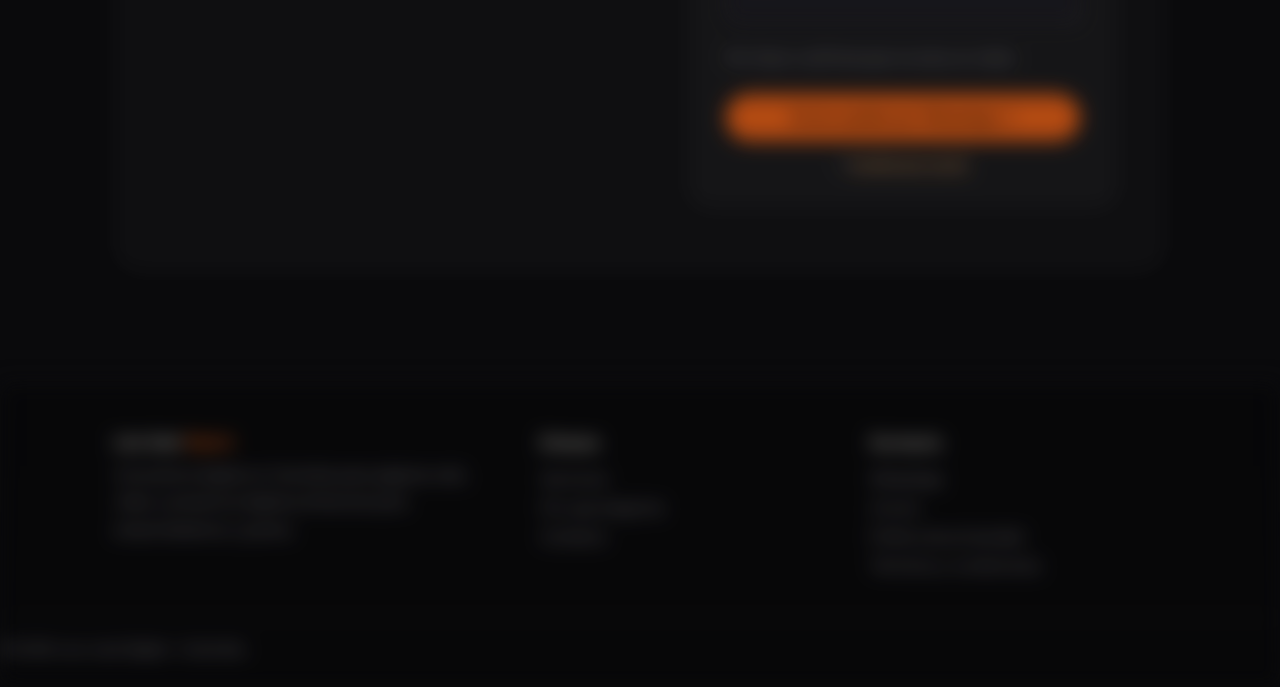
==== commit 0d38c443: "Publica cambios del sitio Luis Jose Digital" ====
--- a/index.html
+++ b/index.html
@@ -82,17 +82,26 @@
 
 <header class="hero">
   <div class="wrap">
-    <span class="eyebrow">Consultor digital · Colombia</span>
-    <h1 class="title">Consultor digital en Colombia para páginas web, video y redes sociales.</h1>
-    <p class="hero-sub">Páginas web para negocios, videos para redes sociales y presencia digital que ayuda a emprendedores, marcas personales y pymes a captar clientes en internet.</p>
+    <span class="eyebrow">Consultoría digital empresarial</span>
+    <h1 class="title">Consultoría digital para empresas que quieren crecer con confianza.</h1>
+    <p class="hero-sub">Desarrollo web, video corporativo y estrategia digital con enfoque empresarial, calidad visual y resultados medibles.</p>
     <div class="hero-actions">
-      <a class="btn-primary" href="https://wa.me/573228460127" target="_blank" rel="noopener">Hablemos por WhatsApp →</a>
+      <a class="btn-primary" href="https://wa.me/573228460127" target="_blank" rel="noopener">Solicitar asesoría →</a>
       <a class="btn-ghost" href="#servicios">Ver servicios</a>
     </div>
-    <div class="hero-tags">
-      <span><svg class="icon" viewBox="0 0 24 24"><circle cx="12" cy="12" r="9"/><path d="M3 12h18M12 3c2.5 2.5 3.8 5.7 3.8 9s-1.3 6.5-3.8 9c-2.5-2.5-3.8-5.7-3.8-9S9.5 5.5 12 3z"/></svg> Páginas web para negocios</span>
-      <span><svg class="icon" viewBox="0 0 24 24"><rect x="2.5" y="5.5" width="14" height="13" rx="2"/><path d="M16.5 10.5l5-3v9l-5-3"/></svg> Video para redes sociales</span>
-      <span><svg class="icon" viewBox="0 0 24 24"><rect x="6.5" y="2.5" width="11" height="19" rx="2.5"/><path d="M11 18.5h2"/></svg> Presencia digital profesional</span>
+    <div class="hero-stats">
+      <div>
+        <strong>+10</strong>
+        <span>Proyectos entregados</span>
+      </div>
+      <div>
+        <strong>+50%</strong>
+        <span>Más clientes potenciales</span>
+      </div>
+      <div>
+        <strong>Soporte</strong>
+        <span>Directo por WhatsApp</span>
+      </div>
     </div>
   </div>
 </header>
@@ -131,19 +140,19 @@
     </div>
   </section>
 
-  <section class="section" id="busqueda">
+  <section class="section" id="propuesta">
     <div class="wrap">
       <div class="section-head">
-        <span class="section-eyebrow">Lo que buscan tus clientes</span>
-        <h2 class="section-title">El sitio que buscas si necesitas una página web o video para tu negocio.</h2>
-        <p class="section-desc">Si estás buscando “consultor digital en Colombia”, “página web para negocio”, “video para redes sociales” o “diseño web para emprendedores”, aquí encontrarás un servicio claro, rápido y profesional.</p>
+        <span class="section-eyebrow">Propuesta de valor</span>
+        <h2 class="section-title">Soluciones digitales diseñadas para el crecimiento de tu empresa.</h2>
+        <p class="section-desc">Trabajo con negocios y pymes que necesitan una presencia online profesional, clara y orientada a resultados.</p>
       </div>
       <div class="search-keywords reveal">
         <ul>
-          <li>Diseño de páginas web para negocios y emprendimientos.</li>
-          <li>Edición de video para Instagram, TikTok y YouTube.</li>
-          <li>Presencia digital profesional para marcas personales y pymes.</li>
-          <li>Rendimiento rápido, contenido claro y diseño enfocado en convertir.</li>
+          <li>Páginas web que transmiten seriedad y generan confianza.</li>
+          <li>Videos para redes sociales con formato profesional y mensaje claro.</li>
+          <li>Presencia digital consistente para tu marca, producto o servicio.</li>
+          <li>Soluciones prácticas que conectan con clientes reales.</li>
         </ul>
       </div>
     </div>
@@ -283,7 +292,7 @@
             </div>
 
             <div class="field turnstile-field">
-              <div class="turnstile" data-sitekey="TU_CLAVE_TURNSTILE_AQUI" data-callback="onTurnstileSuccess" data-theme="dark"></div>
+              <div class="turnstile" data-sitekey="0x4AAAAAAD21c-akeEcEFdC7QK7ImwQ3lQo" data-callback="onTurnstileSuccess" data-theme="dark"></div>
               <div class="turnstile-note" id="turnstile-status">Por favor confirma que no eres un robot.</div>
             </div>
 
@@ -356,20 +365,35 @@
 
 </main>
 
-<footer>
-  <div class="wrap" style="display:flex;justify-content:space-between;align-items:center;flex-wrap:wrap;gap:16px;width:100%;">
-    <div class="foot-logo">Luis José <span>Digital</span></div>
-    <div class="footer-links">
+<footer class="site-footer">
+  <div class="wrap footer-grid">
+    <div class="footer-brand">
+      <div class="foot-logo">Luis José <span>Digital</span></div>
+      <p>Consultoría digital en Colombia para páginas web, video y presencia digital profesional para emprendedores y pymes.</p>
+    </div>
+    <div class="footer-links-group">
+      <h4>Enlaces</h4>
+      <a href="#servicios">Servicios</a>
+      <a href="#por-que">Por qué elegirme</a>
+      <a href="#contacto">Contacto</a>
+    </div>
+    <div class="footer-contact">
+      <h4>Contacto</h4>
+      <a href="https://wa.me/573228460127" target="_blank" rel="noopener">WhatsApp</a>
+      <a href="mailto:luisjosedigital@gmail.com">Correo</a>
       <a href="privacidad/">Política de privacidad</a>
       <a href="terminos/">Términos y condiciones</a>
     </div>
-    <div>© 2026 Luis José Digital · Colombia</div>
   </div>
+  <div class="footer-bottom">© 2026 Luis José Digital · Colombia</div>
 </footer>
 
 <a class="wa-float" id="wa-float" href="https://wa.me/573228460127" target="_blank" rel="noopener" aria-label="Escríbeme por WhatsApp">
-  <span class="wa-tooltip">Escríbeme por WhatsApp</span>
-  <svg viewBox="0 0 24 24"><path d="M4 20l1.4-4.2A8 8 0 1 1 8.6 19L4 20z"/><path d="M8.5 9.7c.2-.7.9-.6 1.4-.6.3 0 .5.2.6.5l.5 1.4c.1.3 0 .6-.2.8l-.6.6c.5 1 1.4 1.9 2.4 2.4l.6-.6c.2-.2.5-.3.8-.2l1.4.5c.3.1.5.3.5.6 0 .5.1 1.2-.6 1.4-1.7.6-4.3-.6-6-2.3-1.7-1.7-2.9-4.3-2.3-6z"/></svg>
+  <span class="wa-tooltip">Contacta por WhatsApp</span>
+  <svg viewBox="0 0 24 24" fill="none" xmlns="http://www.w3.org/2000/svg">
+    <path d="M12 2C6.48 2 2 6.48 2 12c0 1.99.6 3.84 1.64 5.39L2 22l4.86-1.46C8.16 21.4 10.04 22 12 22c5.52 0 10-4.48 10-10S17.52 2 12 2Z" fill="#25D366"/>
+    <path d="M16.6 14.35c-.3-.15-1.78-.88-2.05-.98-.26-.1-.45-.15-.65.15-.2.3-.8.98-.98 1.18-.18.2-.35.24-.65.08-.3-.15-1.25-.46-2.38-1.47-.88-.78-1.48-1.74-1.65-2.05-.17-.3-.02-.45.13-.6.13-.12.3-.3.45-.45.15-.15.2-.25.3-.42.1-.18.05-.34-.02-.49-.08-.15-.65-1.56-.9-2.14-.24-.56-.5-.5-.65-.5-.15 0-.33-.02-.5-.02-.17 0-.45.07-.69.33-.24.26-.92.9-.92 2.2s.95 2.55 1.08 2.73c.13.18 1.86 3.2 5.076 4.49.709.306 1.262.489 1.693.626.712.226 1.36.194 1.872.118.571-.085 1.758-.719 2.006-1.413.248-.695.248-1.29.174-1.414-.074-.124-.272-.199-.569-.348z" fill="#fff"/>
+  </svg>
 </a>
 
 <script>
--- a/style.css
+++ b/style.css
@@ -113,6 +113,23 @@
       radial-gradient(ellipse 700px 500px at 78% 20%, rgba(255,106,26,0.16), transparent 60%),
       var(--black);
   }
+  header.hero::before{
+    content:'';
+    position:absolute;
+    inset:0;
+    background:
+      radial-gradient(circle at 15% 18%, rgba(37,211,102,0.18), transparent 16%),
+      radial-gradient(circle at 85% 25%, rgba(255,255,255,0.08), transparent 18%),
+      radial-gradient(circle at 50% 80%, rgba(255,106,26,0.1), transparent 18%);
+    pointer-events:none;
+    opacity:0.85;
+    transform:translate3d(0,0,0);
+    animation:hero-vibe 18s ease-in-out infinite alternate;
+  }
+  @keyframes hero-vibe{
+    0%{transform:translate3d(0,0,0) scale(1);}
+    100%{transform:translate3d(-22px,16px,0) scale(1.02);}
+  }
 
   .eyebrow{
     display:inline-flex;align-items:center;gap:10px;
@@ -149,36 +166,68 @@
     color:var(--orange);
   }
   .hero-sub{
-    font-size:clamp(1.02rem,1.6vw,1.2rem);
-    color:#cfc9bd;
-    max-width:560px;
-    line-height:1.6;
-    margin-bottom:40px;
+    font-size:clamp(1.02rem,1.6vw,1.18rem);
+    color:#d2cbbf;
+    max-width:620px;
+    line-height:1.7;
+    margin-bottom:38px;
   }
   .hero-actions{display:flex;gap:16px;flex-wrap:wrap;align-items:center;}
   .btn-primary{
     background:var(--orange);color:var(--black);
-    font-weight:600;font-size:0.95rem;
-    padding:15px 26px;border-radius:100px;
-    display:inline-flex;align-items:center;gap:8px;
-    transition:transform .15s ease, background .15s ease;
-  }
-  .btn-primary:hover{background:var(--orange-soft);transform:translateY(-2px);}
+    font-weight:700;font-size:0.95rem;
+    padding:16px 28px;border-radius:999px;
+    display:inline-flex;align-items:center;gap:10px;
+    transition:transform .18s ease, background .18s ease, box-shadow .18s ease;
+    box-shadow:0 14px 30px rgba(255,106,26,0.2);
+  }
+  .btn-primary:hover{background:var(--orange-soft);transform:translateY(-2px);box-shadow:0 18px 36px rgba(255,106,26,0.24);}
   .btn-ghost{
-    border:1px solid var(--line);
-    padding:15px 26px;border-radius:100px;
+    border:1px solid rgba(255,255,255,0.12);
+    padding:15px 28px;border-radius:999px;
     font-size:0.95rem;color:var(--paper);
-    transition:border-color .15s ease, color .15s ease;
-  }
-  .btn-ghost:hover{border-color:var(--orange-soft);color:var(--orange-soft);}
-
-  .hero-tags{
-    display:flex;gap:26px;margin-top:56px;flex-wrap:wrap;
-    font-family:'JetBrains Mono',monospace;font-size:0.82rem;color:var(--gray);
-  }
-  .hero-tags span{display:flex;align-items:center;gap:10px;}
-
-  .ad-panel{padding:40px 0;background:rgba(255,106,26,0.04);}
+    transition:border-color .18s ease, color .18s ease, background .18s ease;
+    background:rgba(255,255,255,0.03);
+  }
+  .btn-ghost:hover{border-color:var(--orange-soft);color:var(--orange-soft);background:rgba(255,106,26,0.06);}
+
+  .hero-stats{
+    display:grid;grid-template-columns:repeat(3,minmax(0,1fr));gap:18px;margin-top:42px;
+  }
+  .hero-stats div{
+    background:rgba(255,255,255,0.04);
+    border:1px solid rgba(255,255,255,0.08);
+    border-radius:20px;
+    padding:20px 22px;
+  }
+  .hero-stats strong{
+    display:block;font-family:'Space Grotesk',sans-serif;font-size:1.38rem;color:var(--paper);margin-bottom:8px;
+  }
+  .hero-stats span{
+    font-family:'Inter',sans-serif;font-size:0.92rem;color:var(--gray);
+    line-height:1.6;
+  }
+
+  .search-keywords ul{
+    list-style:none;margin:0;padding:0;
+    display:grid;gap:14px;
+  }
+  .search-keywords li{
+    position:relative;padding-left:24px;color:var(--paper);line-height:1.8;font-size:0.98rem;
+  }
+  .search-keywords li::before{
+    content:'';position:absolute;left:0;top:10px;width:10px;height:10px;
+    border-radius:50%;background:var(--orange);
+  }
+
+  .section-head{max-width:720px;margin-bottom:64px;}
+
+  .why{
+    display:grid;grid-template-columns:1.2fr 0.8fr;gap:64px;align-items:flex-start;
+  }
+  @media(max-width:820px){.why{grid-template-columns:1fr;gap:40px;}}
+
+  .contact{padding:64px 48px;border-radius:28px;}
   .ad-panel .ad-slot{display:flex;align-items:center;gap:18px;padding:24px;border:1px dashed rgba(255,106,26,0.5);background:rgba(255,106,26,0.06);border-radius:22px;}
   .ad-badge{padding:8px 14px;background:rgba(255,106,26,0.12);color:var(--orange);font-family:'JetBrains Mono',monospace;font-size:0.82rem;font-weight:700;border-radius:999px;text-transform:uppercase;letter-spacing:0.1em;}
   .ad-slot p{color:var(--paper);font-size:1rem;line-height:1.75;max-width:760px;}
@@ -213,41 +262,46 @@
 
   /* ---------- SERVICES ---------- */
   .services{
-    display:grid;grid-template-columns:repeat(3,1fr);gap:1px;
-    background:var(--line);
-    border:1px solid var(--line);
-    border-radius:20px;overflow:hidden;
-  }
-  @media(max-width:820px){.services{grid-template-columns:1fr;}}
+    display:grid;grid-template-columns:repeat(3,minmax(240px,1fr));gap:22px;
+  }
+  @media(max-width:1000px){.services{grid-template-columns:1fr;}}
   .service{
-    background:var(--charcoal);
-    transition:background .2s ease;
+    background:rgba(255,255,255,0.04);
+    border:1px solid rgba(255,255,255,0.08);
+    border-radius:24px;
+    transition:transform .25s ease, border-color .25s ease, background .25s ease, box-shadow .25s ease;
     display:flex;flex-direction:column;
-  }
-  .service:hover{background:var(--charcoal-2);}
+    min-height:320px;
+  }
+  .service:hover{
+    transform:translateY(-4px);
+    border-color:rgba(255,106,26,0.35);
+    background:rgba(255,255,255,0.06);
+    box-shadow:0 30px 70px rgba(0,0,0,0.14);
+  }
   .service-media{
     width:100%;aspect-ratio:4/3;overflow:hidden;
     position:relative;
-    background:var(--charcoal-2);
+    background:rgba(255,255,255,0.02);
   }
   .service-media img{
     width:100%;height:100%;object-fit:cover;
     display:block;
-    filter:grayscale(15%) contrast(1.05);
-    transition:transform .35s ease, filter .35s ease;
-  }
-  .service:hover .service-media img{transform:scale(1.05);filter:grayscale(0%) contrast(1.05);}
+    filter:grayscale(10%) contrast(1.05);
+    transition:transform .45s ease, filter .45s ease;
+  }
+  .service:hover .service-media img{transform:scale(1.03);filter:grayscale(0%) contrast(1.05);}
   .service-media::after{
     content:'';position:absolute;inset:0;
-    background:linear-gradient(180deg, transparent 55%, rgba(10,10,12,0.55));
+    background:linear-gradient(180deg, transparent 45%, rgba(10,10,12,0.25));
     pointer-events:none;
   }
-  .service-body{padding:30px 34px 38px;}
+  .service-body{padding:32px 36px 34px;display:flex;flex-direction:column;gap:18px;}
   .service h3{
     font-family:'Space Grotesk',sans-serif;
-    font-size:1.2rem;font-weight:600;margin-bottom:12px;
-  }
-  .service p{color:var(--gray);font-size:0.95rem;line-height:1.6;}
+    font-size:1.26rem;font-weight:700;margin-bottom:10px;
+  }
+  .service p{color:#d3cfc3;font-size:0.98rem;line-height:1.75;flex:1;margin-bottom:0;}
 
   /* ---------- WHY / TRUST ---------- */
   .why{
@@ -307,6 +361,77 @@
     flex-shrink:0;font-family:'JetBrains Mono',monospace;
     font-size:0.85rem;color:var(--orange);white-space:nowrap;
   }
+
+  .tool-grid{
+    display:grid;grid-template-columns:repeat(2,minmax(260px,1fr));gap:24px;
+  }
+  @media(max-width:980px){.tool-grid{grid-template-columns:1fr;}}
+  .tool-card{
+    background:rgba(255,255,255,0.03);
+    border:1px solid rgba(255,255,255,0.08);
+    border-radius:24px;
+    padding:28px;
+    display:flex;flex-direction:column;
+    gap:18px;
+  }
+  .tool-card h3{
+    font-family:'Space Grotesk',sans-serif;font-size:1.2rem;font-weight:700;
+    margin-bottom:6px;
+  }
+  .tool-card p{
+    color:var(--gray);line-height:1.75;font-size:0.97rem;margin-bottom:0;
+  }
+  .tool-input{
+    width:100%;background:rgba(255,255,255,0.03);border:1px solid rgba(255,255,255,0.08);
+    border-radius:14px;padding:14px 16px;color:var(--paper);font-size:0.95rem;
+    outline:none;transition:border-color .18s ease;
+  }
+  .tool-input:focus{border-color:var(--orange);}
+  .tool-selector{
+    width:100%;background:rgba(255,255,255,0.03);border:1px solid rgba(255,255,255,0.08);
+    border-radius:14px;padding:14px 16px;color:var(--paper);font-size:0.95rem;
+    outline:none;appearance:none;
+  }
+  .tool-actions{display:flex;flex-wrap:wrap;gap:12px;align-items:center;}
+  .tool-actions button{
+    background:var(--orange);color:var(--black);border:none;padding:12px 20px;border-radius:999px;font-weight:700;cursor:pointer;transition:transform .18s ease,filter .18s ease;
+  }
+  .tool-actions button:hover{transform:translateY(-1px);filter:brightness(1.05);}
+  .tool-result{
+    background:rgba(255,255,255,0.04);border:1px solid rgba(255,255,255,0.08);
+    border-radius:18px;padding:20px;min-height:108px;white-space:pre-wrap;
+    color:var(--paper);font-family:'JetBrains Mono',monospace;font-size:0.95rem;line-height:1.7;
+  }
+  .tool-pills{display:flex;flex-wrap:wrap;gap:10px;}
+  .tool-pill{
+    display:inline-flex;align-items:center;gap:8px;padding:8px 14px;border-radius:999px;
+    background:rgba(255,255,255,0.05);color:var(--gray);font-size:0.88rem;font-family:'JetBrains Mono',monospace;
+  }
+  .tool-pill--highlight{background:rgba(255,106,26,0.14);color:var(--orange);border:1px solid rgba(255,106,26,0.18);}
+  .tool-card--wide{grid-column:1 / -1;}
+  .catalog-builder{display:grid;grid-template-columns:1.1fr 0.9fr;gap:24px;}
+  @media(max-width:1100px){.catalog-builder{grid-template-columns:1fr;}}
+  .catalog-panel{display:flex;flex-direction:column;gap:18px;}
+  .catalog-fields{display:grid;gap:10px;}
+  .field-label{color:var(--gray);font-size:0.88rem;font-weight:600;text-transform:uppercase;letter-spacing:0.03em;}
+  .catalog-preview{background:rgba(255,255,255,0.08);border:1px solid rgba(255,255,255,0.12);border-radius:28px;padding:22px;display:flex;flex-direction:column;gap:20px;}
+  .catalog-preview-header{display:flex;justify-content:space-between;align-items:center;gap:12px;border-bottom:1px solid rgba(15,15,15,0.06);padding-bottom:12px;}
+  .catalog-page-frame{padding:30px 0 0;display:flex;justify-content:center;}
+  .catalog-page{background:#ffffff;border:1px solid rgba(15,15,15,0.12);border-radius:24px;padding:34px;min-height:720px;color:#111;overflow:hidden;box-shadow:0 32px 80px rgba(15,15,15,0.12);width:100%;max-width:780px;}
+  .catalog-page h2{font-size:1.95rem;line-height:1.1;margin:0 0 12px;color:var(--orange);}
+  .catalog-page p{color:#4f5665;line-height:1.8;margin:0;}
+  .catalog-section{border-top:1px solid rgba(15,15,15,0.08);padding-top:22px;margin-top:22px;}
+  .catalog-section:first-child{border-top:none;padding-top:0;margin-top:0;}
+  .catalog-section-title{font-size:1rem;font-weight:700;color:#111;margin-bottom:10px;}
+  .catalog-section-text{color:#4f5665;line-height:1.75;}
+  .catalog-note{text-align:left;color:#6b7280;font-size:0.92rem;line-height:1.75;margin-top:22px;}
+  .catalog-action{display:flex;flex-wrap:wrap;gap:12px;justify-content:flex-start;}
+  .catalog-cta-button{background:var(--orange);color:#111;border:none;border-radius:999px;padding:14px 22px;font-weight:700;cursor:pointer;box-shadow:0 16px 30px rgba(255,106,26,0.14);}
+  .catalog-section-image{width:100%;border-radius:18px;object-fit:cover;height:190px;margin-bottom:14px;}
+  .catalog-section-item{background:rgba(255,255,255,0.95);border:1px solid rgba(15,15,15,0.08);border-radius:20px;padding:18px;display:grid;gap:14px;}
+  .catalog-section-header{display:flex;justify-content:space-between;align-items:center;gap:12px;}
+  .catalog-color-picker{display:grid;grid-template-columns:1.4fr 0.6fr;gap:14px;}
+  .catalog-image-url{width:100%;background:rgba(255,255,255,0.03);border:1px solid rgba(255,255,255,0.08);border-radius:14px;padding:14px 16px;color:var(--paper);font-size:0.95rem;}
   @media(max-width:600px){
     .teaser-card{flex-direction:column;align-items:flex-start;text-align:left;gap:14px;}
     .teaser-cta{align-self:flex-end;}
@@ -314,13 +439,14 @@
 
   /* ---------- CONTACT ---------- */
   .contact{
-    background:linear-gradient(160deg, var(--charcoal), var(--black) 70%);
-    border:1px solid var(--line);
-    border-radius:24px;
+    background:rgba(255,255,255,0.03);
+    border:1px solid rgba(255,255,255,0.09);
+    border-radius:28px;
     padding:64px 48px;
     position:relative;
     overflow:hidden;
   }
+  @media(max-width:840px){.contact{padding:54px 34px;}}
   @media(max-width:640px){.contact{padding:44px 26px;}}
   .contact-grid{
     display:grid;grid-template-columns:1.1fr 1fr;gap:56px;
@@ -376,10 +502,10 @@
 
   /* ---------- PEDIDO FORM ---------- */
   .pedido-card{
-    background:var(--black);
-    border:1px solid var(--line);
-    border-radius:16px;
-    padding:30px;
+    background:rgba(255,255,255,0.04);
+    border:1px solid rgba(255,255,255,0.08);
+    border-radius:22px;
+    padding:36px;
   }
   .pedido-title{
     font-family:'Space Grotesk',sans-serif;font-weight:600;
@@ -435,44 +561,123 @@
   /* ---------- BOTÓN FLOTANTE WHATSAPP ---------- */
   .wa-float{
     position:fixed;
-    right:22px;
-    bottom:calc(22px + env(safe-area-inset-bottom));
-    width:60px;height:60px;
-    border-radius:50%;
-    background:var(--orange);
+    right:20px;
+    bottom:calc(20px + env(safe-area-inset-bottom));
+    width:64px;height:64px;
+    border-radius:18px;
+    background:linear-gradient(180deg, #34c759, #25d366);
     display:flex;align-items:center;justify-content:center;
-    box-shadow:0 8px 24px rgba(255,106,26,0.35), 0 2px 8px rgba(0,0,0,0.3);
-    z-index:80;
-    transition:transform .2s ease, box-shadow .2s ease;
-  }
-  .wa-float:hover{transform:translateY(-3px) scale(1.05);box-shadow:0 12px 28px rgba(255,106,26,0.45), 0 4px 10px rgba(0,0,0,0.35);}
-  .wa-float svg{width:28px;height:28px;stroke:var(--black);stroke-width:1.7;fill:none;stroke-linecap:round;stroke-linejoin:round;}
+    box-shadow:0 18px 45px rgba(37,211,102,0.22), 0 6px 18px rgba(0,0,0,0.22);
+    z-index:90;
+    transition:transform .18s ease, box-shadow .18s ease, filter .18s ease;
+    overflow:hidden;
+  }
+  .wa-float:hover{transform:translateY(-3px) scale(1.04);box-shadow:0 22px 52px rgba(37,211,102,0.24), 0 8px 20px rgba(0,0,0,0.25);filter:brightness(1.03);}
+  .wa-float svg{width:30px;height:30px;stroke:#fff;stroke-width:1.9;fill:none;stroke-linecap:round;stroke-linejoin:round;}
   .wa-float::before{
     content:'';
     position:absolute;inset:0;
-    border-radius:50%;
-    background:var(--orange);
-    opacity:0.55;
-    animation:wa-pulse 2.6s ease-out infinite;
+    border-radius:18px;
+    background:rgba(255,255,255,0.12);
+    opacity:0.8;
+    animation:wa-pulse 2.8s ease-out infinite;
   }
   @keyframes wa-pulse{
-    0%{transform:scale(1);opacity:0.45;}
+    0%{transform:scale(1);opacity:0.35;}
     100%{transform:scale(1.7);opacity:0;}
   }
   .wa-tooltip{
-    position:absolute;right:74px;top:50%;transform:translateY(-50%);
-    background:var(--charcoal);border:1px solid var(--line);
-    color:var(--paper);font-size:0.85rem;font-weight:500;
-    padding:9px 16px;border-radius:10px;
+    position:absolute;right:82px;top:50%;transform:translateY(-50%);
+    background:#ffffff;
+    border:1px solid rgba(255,255,255,0.14);
+    color:var(--black);
+    font-size:0.88rem;
+    font-weight:600;
+    padding:11px 18px;
+    border-radius:14px;
+    box-shadow:0 16px 36px rgba(0,0,0,0.16);
     white-space:nowrap;
     opacity:0;pointer-events:none;
     transition:opacity .2s ease, transform .2s ease;
   }
-  .wa-float:hover .wa-tooltip{opacity:1;transform:translateY(-50%) translateX(-4px);}
+  .wa-float:hover .wa-tooltip{opacity:1;transform:translateY(-50%) translateX(-6px);}
   @media(max-width:720px){
     .wa-tooltip{display:none;}
-    .wa-float{width:54px;height:54px;right:16px;bottom:calc(16px + env(safe-area-inset-bottom));}
-    .wa-float svg{width:25px;height:25px;}
+    .wa-float{width:56px;height:56px;right:16px;bottom:calc(16px + env(safe-area-inset-bottom));}
+    .wa-float svg{width:26px;height:26px;}
+  }
+
+  .cookie-modal-overlay{
+    position:fixed;
+    inset:0;
+    background:rgba(10,10,12,0.85);
+    backdrop-filter:blur(8px);
+    z-index:200;
+  }
+  .cookie-modal{
+    position:fixed;
+    inset:0;
+    display:flex;
+    align-items:center;
+    justify-content:center;
+    padding:24px;
+    z-index:210;
+    pointer-events:none;
+  }
+  .cookie-modal__window{
+    width:100%;
+    max-width:520px;
+    background:rgba(15,15,17,0.98);
+    border:1px solid rgba(255,255,255,0.12);
+    border-radius:24px;
+    padding:30px 28px;
+    box-shadow:0 32px 80px rgba(0,0,0,0.3);
+    position:relative;
+    z-index:1;
+    pointer-events:auto;
+  }
+  .cookie-modal__window h2{
+    margin:0 0 14px;
+    font-family:'Space Grotesk',sans-serif;
+    font-size:1.35rem;
+    color:var(--paper);
+  }
+  .cookie-modal__window p{
+    margin:0 0 24px;
+    color:var(--gray);
+    line-height:1.8;
+    font-size:0.98rem;
+  }
+  .cookie-modal__window button{
+    display:inline-flex;
+    align-items:center;
+    justify-content:center;
+    gap:10px;
+    padding:14px 22px;
+    border-radius:999px;
+    border:none;
+    background:#25d366;
+    color:#fff;
+    font-weight:700;
+    cursor:pointer;
+    transition:transform .18s ease, filter .18s ease;
+  }
+  .cookie-modal__window button:hover{
+    transform:translateY(-1px);
+    filter:brightness(1.04);
+  }
+  body.cookie-modal-open{
+    overflow:hidden;
+  }
+  body.cookie-modal-open > *:not(.cookie-modal){
+    filter:blur(10px) brightness(0.7);
+    pointer-events:none;
+    user-select:none;
+  }
+  @media(max-width:720px){
+    .cookie-modal{padding:16px;}
+    .cookie-modal__window{padding:24px;}
+    .cookie-modal__window button{width:100%;}
   }
 
   /* ---------- AJUSTES MÓVIL GENERALES ---------- */
@@ -493,13 +698,52 @@
 
   /* ---------- FOOTER ---------- */
   footer{
-    padding:40px 0 50px;
+    padding:48px 0 30px;
     border-top:1px solid var(--line);
-    display:flex;justify-content:space-between;align-items:center;flex-wrap:wrap;gap:16px;
-    color:var(--gray);font-size:0.85rem;
-  }
-  footer .foot-logo{font-family:'Space Grotesk',sans-serif;color:var(--paper);font-weight:600;}
-  footer .foot-logo span{color:var(--orange);}
+    background:linear-gradient(180deg, rgba(10,10,12,0.95), var(--black));
+    color:var(--gray);
+    font-size:0.95rem;
+  }
+  .footer-grid{
+    display:grid;
+    grid-template-columns:1.2fr 0.9fr 0.9fr;
+    gap:32px;
+    align-items:start;
+  }
+  .footer-brand .foot-logo{font-family:'Space Grotesk',sans-serif;color:var(--paper);font-weight:700;margin-bottom:10px;}
+  .footer-brand .foot-logo span{color:var(--orange);}
+  .footer-brand p{
+    color:var(--gray);
+    line-height:1.8;
+    max-width:420px;
+    margin-top:8px;
+  }
+  .footer-links-group h4,
+  .footer-contact h4{
+    font-family:'Space Grotesk',sans-serif;
+    font-size:1rem;
+    font-weight:600;
+    color:var(--paper);
+    margin-bottom:16px;
+  }
+  .footer-links-group a,
+  .footer-contact a{
+    display:block;
+    color:var(--gray);
+    margin-bottom:10px;
+    transition:color .15s ease;
+  }
+  .footer-links-group a:hover,
+  .footer-contact a:hover{
+    color:var(--orange-soft);
+  }
+  .footer-bottom{
+    margin-top:32px;
+    padding-top:22px;
+    border-top:1px solid var(--line);
+    color:var(--gray);
+    font-size:0.9rem;
+  }
 
   /* ---------- PÁGINA DE CLIENTES ---------- */
   .page-hero{
@@ -644,24 +888,51 @@
   .why-list .reveal:nth-child(3){transition-delay:.2s;}
 
   /* ---------- BLOG ---------- */
-  .blog-grid{display:grid;grid-template-columns:repeat(3,1fr);gap:22px;}
-  @media(max-width:900px){.blog-grid{grid-template-columns:1fr 1fr;}}
+  .blog-grid{display:grid;grid-template-columns:repeat(auto-fit,minmax(280px,1fr));gap:24px;}
+  @media(max-width:900px){.blog-grid{grid-template-columns:repeat(auto-fit,minmax(260px,1fr));}}
   @media(max-width:640px){.blog-grid{grid-template-columns:1fr;}}
   .blog-card{
-    background:var(--charcoal);border:1px solid var(--line);border-radius:18px;
-    padding:28px 26px;display:flex;flex-direction:column;gap:14px;
-    transition:background .2s ease, border-color .2s ease, transform .2s ease;
-  }
-  .blog-card:hover{background:var(--charcoal-2);border-color:var(--orange-soft);transform:translateY(-3px);}
+    background:rgba(22,21,26,0.98);
+    border:1px solid rgba(255,255,255,0.08);
+    border-radius:24px;
+    padding:32px 28px;
+    display:flex;flex-direction:column;gap:18px;
+    transition:background .25s ease, border-color .25s ease, transform .25s ease, box-shadow .25s ease;
+  }
+  .blog-card:hover{
+    background:rgba(26,24,31,0.98);
+    border-color:rgba(255,106,26,0.35);
+    transform:translateY(-4px);
+    box-shadow:0 24px 50px rgba(0,0,0,0.16);
+  }
+  .blog-card-top{
+    display:flex;justify-content:space-between;align-items:center;gap:12px;flex-wrap:wrap;
+  }
   .blog-tag{
-    align-self:flex-start;
-    font-family:'JetBrains Mono',monospace;font-size:0.72rem;color:var(--orange);
-    border:1px solid var(--line);padding:5px 12px;border-radius:100px;
-  }
-  .blog-card h3{font-family:'Space Grotesk',sans-serif;font-size:1.1rem;font-weight:600;line-height:1.3;}
-  .blog-card p{color:var(--gray);font-size:0.9rem;line-height:1.55;flex:1;}
+    font-family:'JetBrains Mono',monospace;font-size:0.75rem;color:var(--orange);
+    border:1px solid rgba(255,106,26,0.22);padding:7px 14px;border-radius:999px;
+    text-transform:uppercase;letter-spacing:0.12em;
+  }
+  .blog-card-note{
+    font-family:'JetBrains Mono',monospace;font-size:0.78rem;color:var(--gray);
+    background:rgba(255,255,255,0.04);border:1px solid rgba(255,255,255,0.08);
+    border-radius:999px;padding:8px 14px;
+  }
+  .blog-card h3{
+    font-family:'Space Grotesk',sans-serif;font-size:1.22rem;font-weight:600;line-height:1.28;
+    letter-spacing:-0.02em;
+  }
+  .blog-card p{
+    color:#d3cfc3;font-size:0.98rem;line-height:1.7;flex:1;
+  }
   .blog-card .blog-read{
-    font-family:'JetBrains Mono',monospace;font-size:0.8rem;color:var(--orange-soft);
+    font-family:'JetBrains Mono',monospace;font-size:0.86rem;font-weight:700;
+    color:var(--orange-soft);letter-spacing:0.08em;
+  }
+  .blog-header{display:grid;gap:18px;max-width:780px;}
+  .blog-meta{display:flex;flex-wrap:wrap;gap:12px;color:var(--gray);font-family:'JetBrains Mono',monospace;font-size:0.88rem;}
+  .blog-meta span{
+    border:1px solid rgba(255,255,255,0.08);padding:10px 14px;border-radius:999px;background:rgba(255,255,255,0.03);
   }
 
   /* ---------- ARTÍCULO DE BLOG ---------- */
